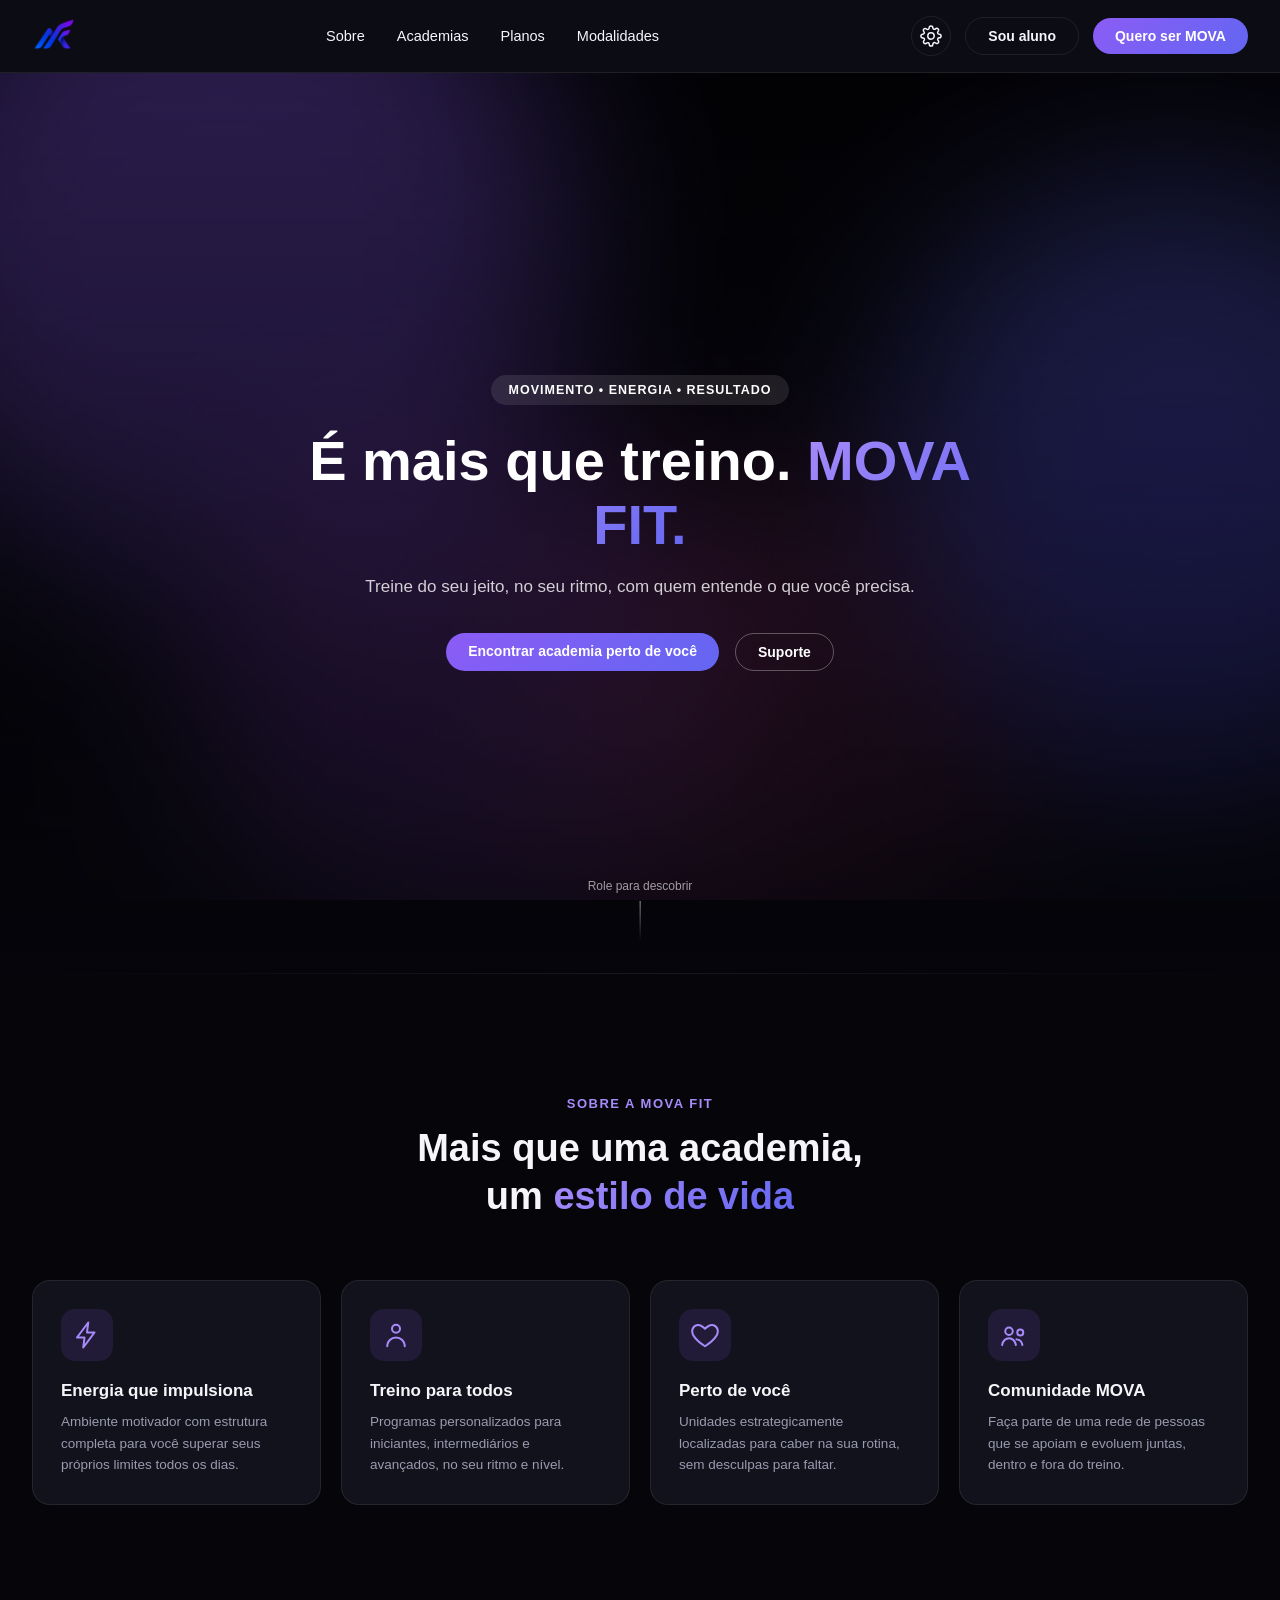
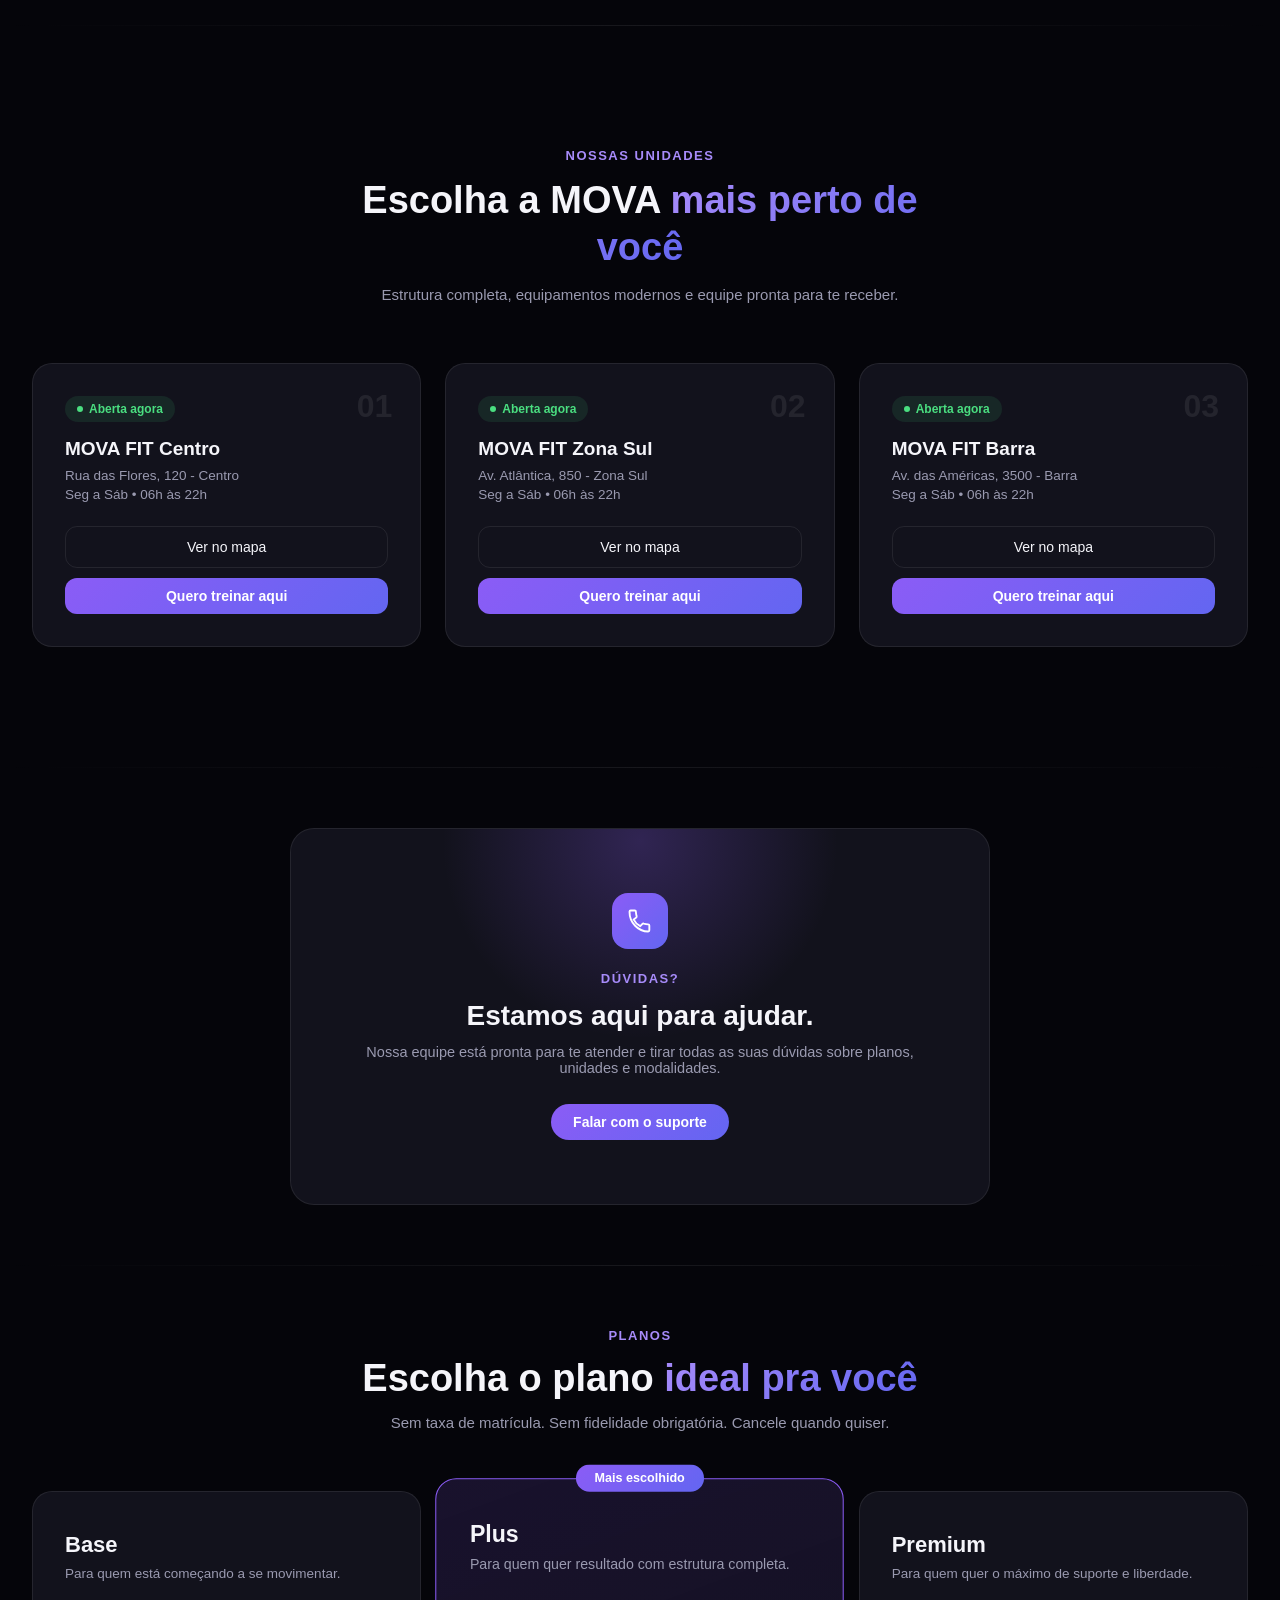
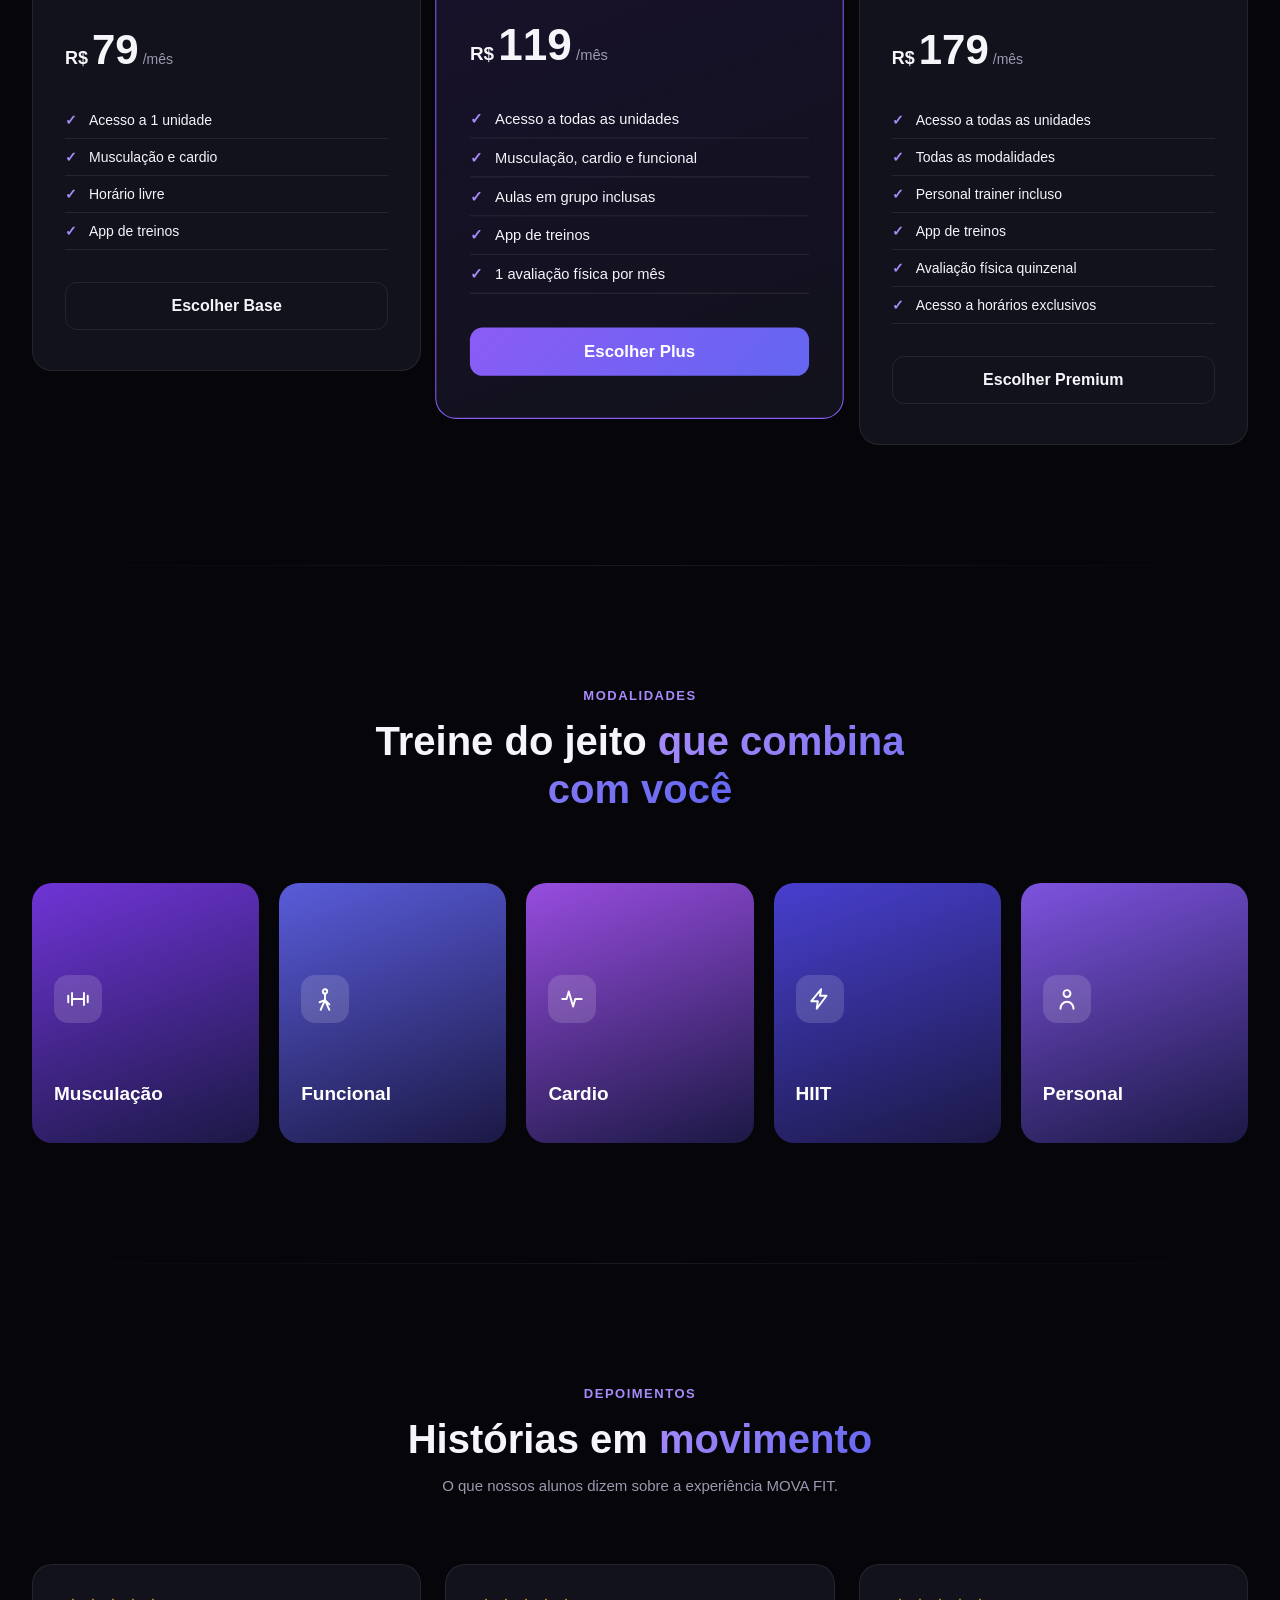
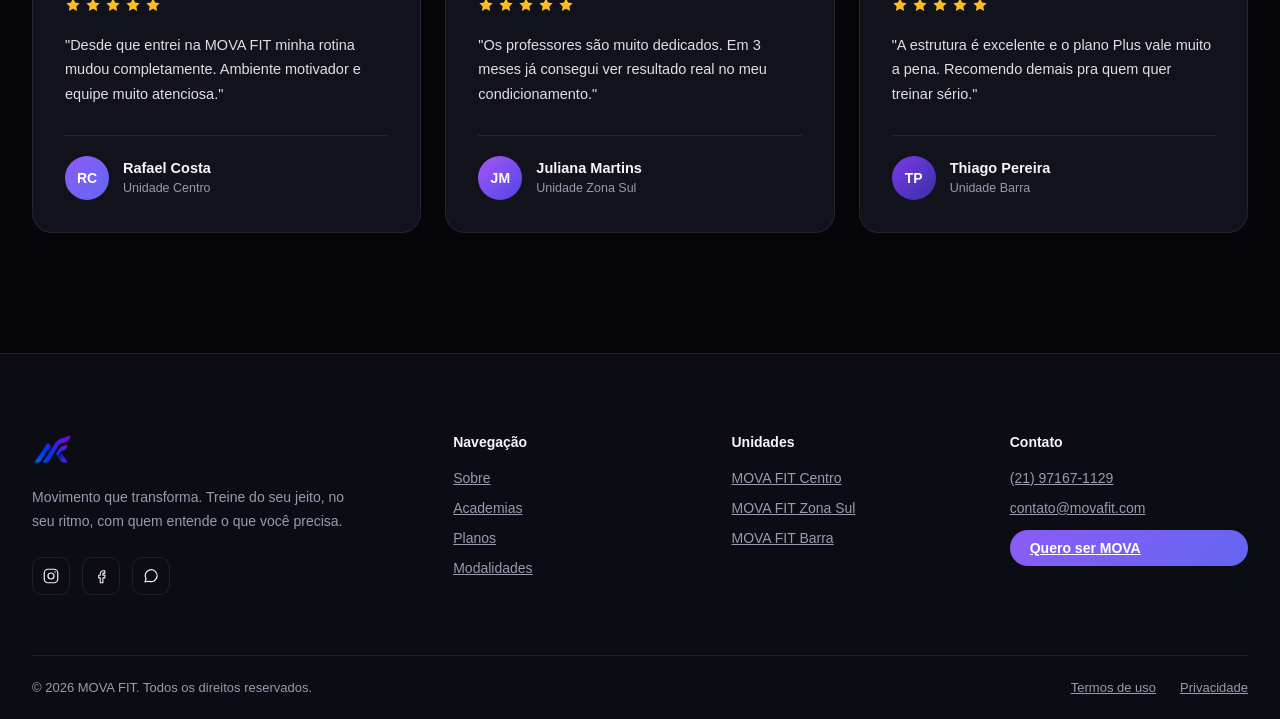
==== index.html @ 5a03a0f9 "commit atualizando" ====
<!-- index.html -->
<!DOCTYPE html>
<html lang="pt-BR">
<head>
<meta charset="UTF-8">
<meta name="viewport" content="width=device-width, initial-scale=1.0">
<title>MOVA FIT - Movimento que transforma</title>
<link rel="stylesheet" href="css/index.css">
</head>
<body>

<div class="bg-mesh">
  <div class="mesh-blob blob-1"></div>
  <div class="mesh-blob blob-2"></div>
  <div class="mesh-blob blob-3"></div>
  <div class="mesh-blob blob-4"></div>
  <div class="mesh-blob blob-5"></div>
</div>

<header id="header">
  <nav class="navbar">
    <a href="#hero" class="logo">
      <img src="assets/imagens/logo-movafit.png" alt="MOVA FIT">
    </a>

    <ul class="nav-links">
      <li><a href="#sobre">Sobre</a></li>
      <li><a href="#academias">Academias</a></li>
      <li><a href="#planos">Planos</a></li>
      <li><a href="#modalidades">Modalidades</a></li>
    </ul>

    <div class="nav-actions">
      <button id="settingsBtn" class="settings-btn" aria-label="Configurações">
        <svg width="22" height="22" viewBox="0 0 24 24" fill="none">
          <path d="M12 15.5A3.5 3.5 0 1 0 12 8.5a3.5 3.5 0 0 0 0 7Z" stroke="currentColor" stroke-width="1.6"/>
          <path d="M19.4 15a1.65 1.65 0 0 0 .33 1.82l.06.06a2 2 0 1 1-2.83 2.83l-.06-.06a1.65 1.65 0 0 0-1.82-.33 1.65 1.65 0 0 0-1 1.51V21a2 2 0 1 1-4 0v-.09a1.65 1.65 0 0 0-1-1.51 1.65 1.65 0 0 0-1.82.33l-.06.06a2 2 0 1 1-2.83-2.83l.06-.06a1.65 1.65 0 0 0 .33-1.82 1.65 1.65 0 0 0-1.51-1H3a2 2 0 1 1 0-4h.09a1.65 1.65 0 0 0 1.51-1 1.65 1.65 0 0 0-.33-1.82l-.06-.06a2 2 0 1 1 2.83-2.83l.06.06a1.65 1.65 0 0 0 1.82.33H9a1.65 1.65 0 0 0 1-1.51V3a2 2 0 1 1 4 0v.09a1.65 1.65 0 0 0 1 1.51 1.65 1.65 0 0 0 1.82-.33l.06-.06a2 2 0 1 1 2.83 2.83l-.06.06a1.65 1.65 0 0 0-.33 1.82V9a1.65 1.65 0 0 0 1.51 1H21a2 2 0 1 1 0 4h-.09a1.65 1.65 0 0 0-1.51 1Z" stroke="currentColor" stroke-width="1.6"/>
        </svg>
      </button>

      <a href="login.html" class="btn-outline">Sou aluno</a>
      <a href="cadastro.html" class="btn-fill">Quero ser MOVA</a>
    </div>

    <button class="menu-toggle" id="menuToggle" aria-label="Abrir menu">
      <span></span><span></span><span></span>
    </button>
  </nav>

  <div class="settings-panel" id="settingsPanel">
    <div class="settings-group">
      <span>Tema</span>
      <div class="theme-toggle">
        <button class="theme-btn active" data-theme="dark">Escuro</button>
        <button class="theme-btn" data-theme="light">Claro</button>
      </div>
    </div>
    <div class="settings-group">
      <span>Zoom</span>
      <div class="zoom-controls">
        <button id="zoomOut" aria-label="Diminuir zoom">−</button>
        <span id="zoomValue">100%</span>
        <button id="zoomIn" aria-label="Aumentar zoom">+</button>
      </div>
    </div>
  </div>
</header>

<section class="hero" id="hero">
  <video class="hero-video" autoplay muted loop playsinline>
    <source src="assets/videos/video.mp4" type="video/mp4">
  </video>
  <div class="hero-overlay"></div>

  <div class="hero-content">
    <span class="hero-tag">MOVIMENTO • ENERGIA • RESULTADO</span>
    <h1>É mais que treino. <span>MOVA FIT.</span></h1>
    <p>Treine do seu jeito, no seu ritmo, com quem entende o que você precisa.</p>

    <div class="hero-buttons">
      <a href="#academias" class="btn-fill">Encontrar academia perto de você</a>
      <button id="suporteBtn" class="btn-outline">Suporte</button>
    </div>
  </div>

  <div class="scroll-indicator">
    <span>Role para descobrir</span>
    <div class="scroll-line"></div>
  </div>
</section>

<div class="section-divider"></div>

<section class="sobre" id="sobre">
  <div class="sobre-header">
    <span class="section-tag">SOBRE A MOVA FIT</span>
    <h2>Mais que uma academia,<br> um <span>estilo de vida</span></h2>
  </div>

  <div class="sobre-grid">
    <div class="sobre-card">
      <div class="sobre-icon">
        <svg width="30" height="30" viewBox="0 0 24 24" fill="none">
          <path d="M13 2 4 14h6l-1 8 9-12h-6l1-8Z" stroke="currentColor" stroke-width="1.6" stroke-linejoin="round"/>
        </svg>
      </div>
      <h3>Energia que impulsiona</h3>
      <p>Ambiente motivador com estrutura completa para você superar seus próprios limites todos os dias.</p>
    </div>

    <div class="sobre-card">
      <div class="sobre-icon">
        <svg width="30" height="30" viewBox="0 0 24 24" fill="none">
          <circle cx="12" cy="7" r="3.2" stroke="currentColor" stroke-width="1.6"/>
          <path d="M5 21c0-3.9 3.1-7 7-7s7 3.1 7 7" stroke="currentColor" stroke-width="1.6" stroke-linecap="round"/>
        </svg>
      </div>
      <h3>Treino para todos</h3>
      <p>Programas personalizados para iniciantes, intermediários e avançados, no seu ritmo e nível.</p>
    </div>

    <div class="sobre-card">
      <div class="sobre-icon">
        <svg width="30" height="30" viewBox="0 0 24 24" fill="none">
          <path d="M12 21s-7-4.5-9.5-9C.7 8.3 2.4 4.5 6 4c2-.3 3.7.7 6 3 2.3-2.3 4-3.3 6-3 3.6.5 5.3 4.3 3.5 8-2.5 4.5-9.5 9-9.5 9Z" stroke="currentColor" stroke-width="1.6" stroke-linejoin="round"/>
        </svg>
      </div>
      <h3>Perto de você</h3>
      <p>Unidades estrategicamente localizadas para caber na sua rotina, sem desculpas para faltar.</p>
    </div>

    <div class="sobre-card">
      <div class="sobre-icon">
        <svg width="30" height="30" viewBox="0 0 24 24" fill="none">
          <circle cx="8" cy="9" r="3" stroke="currentColor" stroke-width="1.6"/>
          <circle cx="17" cy="10" r="2.4" stroke="currentColor" stroke-width="1.6"/>
          <path d="M2.5 20c.5-3.2 2.9-5.5 5.5-5.5s5 2.3 5.5 5.5" stroke="currentColor" stroke-width="1.6" stroke-linecap="round"/>
          <path d="M14 15.5c2.4.2 4.3 2.1 4.7 4.5" stroke="currentColor" stroke-width="1.6" stroke-linecap="round"/>
        </svg>
      </div>
      <h3>Comunidade MOVA</h3>
      <p>Faça parte de uma rede de pessoas que se apoiam e evoluem juntas, dentro e fora do treino.</p>
    </div>
  </div>
</section>

<div class="section-divider"></div>

<section class="academias" id="academias">
  <div class="academias-header">
    <span class="section-tag">NOSSAS UNIDADES</span>
    <h2>Escolha a MOVA <span>mais perto de você</span></h2>
    <p>Estrutura completa, equipamentos modernos e equipe pronta para te receber.</p>
  </div>

  <div class="academias-grid">

    <div class="academia-card">
      <div class="academia-number">01</div>
      <span class="badge-aberto">Aberta agora</span>
      <h3>MOVA FIT Centro</h3>
      <p class="academia-endereco">Rua das Flores, 120 - Centro</p>
      <p class="academia-horario">Seg a Sáb • 06h às 22h</p>
      <div class="academia-actions">
        <a href="#" class="btn-map">Ver no mapa</a>
        <a href="cadastro.html" class="btn-fill">Quero treinar aqui</a>
      </div>
    </div>

    <div class="academia-card">
      <div class="academia-number">02</div>
      <span class="badge-aberto">Aberta agora</span>
      <h3>MOVA FIT Zona Sul</h3>
      <p class="academia-endereco">Av. Atlântica, 850 - Zona Sul</p>
      <p class="academia-horario">Seg a Sáb • 06h às 22h</p>
      <div class="academia-actions">
        <a href="#" class="btn-map">Ver no mapa</a>
        <a href="cadastro.html" class="btn-fill">Quero treinar aqui</a>
      </div>
    </div>

    <div class="academia-card">
      <div class="academia-number">03</div>
      <span class="badge-aberto">Aberta agora</span>
      <h3>MOVA FIT Barra</h3>
      <p class="academia-endereco">Av. das Américas, 3500 - Barra</p>
      <p class="academia-horario">Seg a Sáb • 06h às 22h</p>
      <div class="academia-actions">
        <a href="#" class="btn-map">Ver no mapa</a>
        <a href="cadastro.html" class="btn-fill">Quero treinar aqui</a>
      </div>
    </div>

  </div>
</section>

<div class="section-divider"></div>

<section class="suporte-faixa">
  <div class="suporte-card">
    <div class="suporte-icon">
      <svg width="28" height="28" viewBox="0 0 24 24" fill="none">
        <path d="M6.6 10.8c1.2 2.4 3.2 4.4 5.6 5.6l1.9-1.9c.3-.3.7-.4 1.1-.2 1.2.4 2.5.6 3.8.6.6 0 1 .4 1 1V20c0 .6-.4 1-1 1C10.5 21 3 13.5 3 4c0-.6.4-1 1-1h3.5c.6 0 1 .4 1 1 0 1.3.2 2.6.6 3.8.1.4 0 .8-.2 1.1L6.6 10.8Z" stroke="currentColor" stroke-width="1.6"/>
      </svg>
    </div>
    <span class="section-tag">DÚVIDAS?</span>
    <h2>Estamos aqui para ajudar.</h2>
    <p>Nossa equipe está pronta para te atender e tirar todas as suas dúvidas sobre planos, unidades e modalidades.</p>
    <button id="suporteBtn2" class="btn-fill">Falar com o suporte</button>
  </div>
</section>

<div class="section-divider"></div>

<section class="planos" id="planos">
  <div class="planos-header">
    <span class="section-tag">PLANOS</span>
    <h2>Escolha o plano <span>ideal pra você</span></h2>
    <p>Sem taxa de matrícula. Sem fidelidade obrigatória. Cancele quando quiser.</p>
  </div>

  <div class="planos-grid">

    <div class="plano-card">
      <h3>Base</h3>
      <p class="plano-desc">Para quem está começando a se movimentar.</p>
      <div class="plano-preco">
        <span class="moeda">R$</span>
        <span class="valor">79</span>
        <span class="periodo">/mês</span>
      </div>
      <ul class="plano-lista">
        <li>Acesso a 1 unidade</li>
        <li>Musculação e cardio</li>
        <li>Horário livre</li>
        <li>App de treinos</li>
      </ul>
      <a href="cadastro.html" class="btn-plano">Escolher Base</a>
    </div>

    <div class="plano-card plano-destaque">
      <span class="plano-badge">Mais escolhido</span>
      <h3>Plus</h3>
      <p class="plano-desc">Para quem quer resultado com estrutura completa.</p>
      <div class="plano-preco">
        <span class="moeda">R$</span>
        <span class="valor">119</span>
        <span class="periodo">/mês</span>
      </div>
      <ul class="plano-lista">
        <li>Acesso a todas as unidades</li>
        <li>Musculação, cardio e funcional</li>
        <li>Aulas em grupo inclusas</li>
        <li>App de treinos</li>
        <li>1 avaliação física por mês</li>
      </ul>
      <a href="cadastro.html" class="btn-plano btn-plano-destaque">Escolher Plus</a>
    </div>

    <div class="plano-card">
      <h3>Premium</h3>
      <p class="plano-desc">Para quem quer o máximo de suporte e liberdade.</p>
      <div class="plano-preco">
        <span class="moeda">R$</span>
        <span class="valor">179</span>
        <span class="periodo">/mês</span>
      </div>
      <ul class="plano-lista">
        <li>Acesso a todas as unidades</li>
        <li>Todas as modalidades</li>
        <li>Personal trainer incluso</li>
        <li>App de treinos</li>
        <li>Avaliação física quinzenal</li>
        <li>Acesso a horários exclusivos</li>
      </ul>
      <a href="cadastro.html" class="btn-plano">Escolher Premium</a>
    </div>

  </div>
</section>

<div class="section-divider"></div>

<section class="modalidades" id="modalidades">
  <div class="modalidades-header">
    <span class="section-tag">MODALIDADES</span>
    <h2>Treine do jeito <span>que combina com você</span></h2>
  </div>

  <div class="modalidades-grid">

    <div class="modalidade-card mod-1">
      <div class="modalidade-icon">
        <svg width="26" height="26" viewBox="0 0 24 24" fill="none">
          <path d="M6.5 6.5v11M17.5 6.5v11M3 9v6M21 9v6M6.5 12h11" stroke="currentColor" stroke-width="1.8" stroke-linecap="round"/>
        </svg>
      </div>
      <h3>Musculação</h3>
      <p>Ganho de força e definição com equipamentos completos e acompanhamento técnico.</p>
    </div>

    <div class="modalidade-card mod-2">
      <div class="modalidade-icon">
        <svg width="26" height="26" viewBox="0 0 24 24" fill="none">
          <circle cx="12" cy="5" r="2" stroke="currentColor" stroke-width="1.8"/>
          <path d="M12 7v6l4 4M12 13l-5 2M8 22l4-9 4 9" stroke="currentColor" stroke-width="1.8" stroke-linecap="round" stroke-linejoin="round"/>
        </svg>
      </div>
      <h3>Funcional</h3>
      <p>Movimentos naturais que melhoram força, equilíbrio e mobilidade no dia a dia.</p>
    </div>

    <div class="modalidade-card mod-3">
      <div class="modalidade-icon">
        <svg width="26" height="26" viewBox="0 0 24 24" fill="none">
          <path d="M3 12h4l2-7 4 14 2-7h6" stroke="currentColor" stroke-width="1.8" stroke-linecap="round" stroke-linejoin="round"/>
        </svg>
      </div>
      <h3>Cardio</h3>
      <p>Melhora do condicionamento e queima calórica com esteiras, bikes e elípticos.</p>
    </div>

    <div class="modalidade-card mod-4">
      <div class="modalidade-icon">
        <svg width="26" height="26" viewBox="0 0 24 24" fill="none">
          <path d="M13 3 4 14h6l-1 7 9-12h-6l1-6Z" stroke="currentColor" stroke-width="1.8" stroke-linejoin="round"/>
        </svg>
      </div>
      <h3>HIIT</h3>
      <p>Treino intervalado de alta intensidade para maximizar resultados em pouco tempo.</p>
    </div>

    <div class="modalidade-card mod-5">
      <div class="modalidade-icon">
        <svg width="26" height="26" viewBox="0 0 24 24" fill="none">
          <circle cx="12" cy="7" r="3.2" stroke="currentColor" stroke-width="1.8"/>
          <path d="M6 21c0-3.6 2.7-6.5 6-6.5s6 2.9 6 6.5" stroke="currentColor" stroke-width="1.8" stroke-linecap="round"/>
        </svg>
      </div>
      <h3>Personal</h3>
      <p>Treinamento individual para metas específicas, com atenção total ao seu progresso.</p>
    </div>

  </div>
</section>

<div class="section-divider"></div>

<section class="depoimentos" id="depoimentos">
  <div class="depoimentos-header">
    <span class="section-tag">DEPOIMENTOS</span>
    <h2>Histórias em <span>movimento</span></h2>
    <p>O que nossos alunos dizem sobre a experiência MOVA FIT.</p>
  </div>

  <div class="depoimentos-grid">

    <div class="depoimento-card">
      <div class="depoimento-estrelas">
        <svg width="16" height="16" viewBox="0 0 24 24" fill="currentColor"><path d="M12 2l3.1 6.3 6.9 1-5 4.9 1.2 6.8L12 17.8l-6.2 3.2L7 14.2l-5-4.9 6.9-1L12 2Z"/></svg>
        <svg width="16" height="16" viewBox="0 0 24 24" fill="currentColor"><path d="M12 2l3.1 6.3 6.9 1-5 4.9 1.2 6.8L12 17.8l-6.2 3.2L7 14.2l-5-4.9 6.9-1L12 2Z"/></svg>
        <svg width="16" height="16" viewBox="0 0 24 24" fill="currentColor"><path d="M12 2l3.1 6.3 6.9 1-5 4.9 1.2 6.8L12 17.8l-6.2 3.2L7 14.2l-5-4.9 6.9-1L12 2Z"/></svg>
        <svg width="16" height="16" viewBox="0 0 24 24" fill="currentColor"><path d="M12 2l3.1 6.3 6.9 1-5 4.9 1.2 6.8L12 17.8l-6.2 3.2L7 14.2l-5-4.9 6.9-1L12 2Z"/></svg>
        <svg width="16" height="16" viewBox="0 0 24 24" fill="currentColor"><path d="M12 2l3.1 6.3 6.9 1-5 4.9 1.2 6.8L12 17.8l-6.2 3.2L7 14.2l-5-4.9 6.9-1L12 2Z"/></svg>
      </div>
      <p class="depoimento-texto">"Desde que entrei na MOVA FIT minha rotina mudou completamente. Ambiente motivador e equipe muito atenciosa."</p>
      <div class="depoimento-autor">
        <div class="avatar avatar-1">RC</div>
        <div>
          <h4>Rafael Costa</h4>
          <span>Unidade Centro</span>
        </div>
      </div>
    </div>

    <div class="depoimento-card">
      <div class="depoimento-estrelas">
        <svg width="16" height="16" viewBox="0 0 24 24" fill="currentColor"><path d="M12 2l3.1 6.3 6.9 1-5 4.9 1.2 6.8L12 17.8l-6.2 3.2L7 14.2l-5-4.9 6.9-1L12 2Z"/></svg>
        <svg width="16" height="16" viewBox="0 0 24 24" fill="currentColor"><path d="M12 2l3.1 6.3 6.9 1-5 4.9 1.2 6.8L12 17.8l-6.2 3.2L7 14.2l-5-4.9 6.9-1L12 2Z"/></svg>
        <svg width="16" height="16" viewBox="0 0 24 24" fill="currentColor"><path d="M12 2l3.1 6.3 6.9 1-5 4.9 1.2 6.8L12 17.8l-6.2 3.2L7 14.2l-5-4.9 6.9-1L12 2Z"/></svg>
        <svg width="16" height="16" viewBox="0 0 24 24" fill="currentColor"><path d="M12 2l3.1 6.3 6.9 1-5 4.9 1.2 6.8L12 17.8l-6.2 3.2L7 14.2l-5-4.9 6.9-1L12 2Z"/></svg>
        <svg width="16" height="16" viewBox="0 0 24 24" fill="currentColor"><path d="M12 2l3.1 6.3 6.9 1-5 4.9 1.2 6.8L12 17.8l-6.2 3.2L7 14.2l-5-4.9 6.9-1L12 2Z"/></svg>
      </div>
      <p class="depoimento-texto">"Os professores são muito dedicados. Em 3 meses já consegui ver resultado real no meu condicionamento."</p>
      <div class="depoimento-autor">
        <div class="avatar avatar-2">JM</div>
        <div>
          <h4>Juliana Martins</h4>
          <span>Unidade Zona Sul</span>
        </div>
      </div>
    </div>

    <div class="depoimento-card">
      <div class="depoimento-estrelas">
        <svg width="16" height="16" viewBox="0 0 24 24" fill="currentColor"><path d="M12 2l3.1 6.3 6.9 1-5 4.9 1.2 6.8L12 17.8l-6.2 3.2L7 14.2l-5-4.9 6.9-1L12 2Z"/></svg>
        <svg width="16" height="16" viewBox="0 0 24 24" fill="currentColor"><path d="M12 2l3.1 6.3 6.9 1-5 4.9 1.2 6.8L12 17.8l-6.2 3.2L7 14.2l-5-4.9 6.9-1L12 2Z"/></svg>
        <svg width="16" height="16" viewBox="0 0 24 24" fill="currentColor"><path d="M12 2l3.1 6.3 6.9 1-5 4.9 1.2 6.8L12 17.8l-6.2 3.2L7 14.2l-5-4.9 6.9-1L12 2Z"/></svg>
        <svg width="16" height="16" viewBox="0 0 24 24" fill="currentColor"><path d="M12 2l3.1 6.3 6.9 1-5 4.9 1.2 6.8L12 17.8l-6.2 3.2L7 14.2l-5-4.9 6.9-1L12 2Z"/></svg>
        <svg width="16" height="16" viewBox="0 0 24 24" fill="currentColor"><path d="M12 2l3.1 6.3 6.9 1-5 4.9 1.2 6.8L12 17.8l-6.2 3.2L7 14.2l-5-4.9 6.9-1L12 2Z"/></svg>
      </div>
      <p class="depoimento-texto">"A estrutura é excelente e o plano Plus vale muito a pena. Recomendo demais pra quem quer treinar sério."</p>
      <div class="depoimento-autor">
        <div class="avatar avatar-3">TP</div>
        <div>
          <h4>Thiago Pereira</h4>
          <span>Unidade Barra</span>
        </div>
      </div>
    </div>

  </div>
</section>

<footer class="footer">
  <div class="footer-top">

    <div class="footer-brand">
      <img src="assets/imagens/logo-movafit.png" alt="MOVA FIT" class="footer-logo">
      <p>Movimento que transforma. Treine do seu jeito, no seu ritmo, com quem entende o que você precisa.</p>
      <div class="footer-social">
        <a href="#" aria-label="Instagram">
          <svg width="18" height="18" viewBox="0 0 24 24" fill="none"><rect x="3" y="3" width="18" height="18" rx="5" stroke="currentColor" stroke-width="1.6"/><circle cx="12" cy="12" r="4" stroke="currentColor" stroke-width="1.6"/><circle cx="17.5" cy="6.5" r="1" fill="currentColor"/></svg>
        </a>
        <a href="#" aria-label="Facebook">
          <svg width="18" height="18" viewBox="0 0 24 24" fill="none"><path d="M15 8.5h2V5h-2c-2.2 0-4 1.8-4 4v2H9v3.5h2V21h3.5v-6.5H17l.5-3.5h-3V9c0-.6.4-1 1-1Z" stroke="currentColor" stroke-width="1.4" stroke-linejoin="round"/></svg>
        </a>
        <a href="#" aria-label="WhatsApp">
          <svg width="18" height="18" viewBox="0 0 24 24" fill="none"><path d="M4 20l1.4-4.2A8 8 0 1 1 9.2 19L4 20Z" stroke="currentColor" stroke-width="1.6" stroke-linejoin="round"/></svg>
        </a>
      </div>
    </div>

    <div class="footer-col">
      <h4>Navegação</h4>
      <a href="#sobre">Sobre</a>
      <a href="#academias">Academias</a>
      <a href="#planos">Planos</a>
      <a href="#modalidades">Modalidades</a>
    </div>

    <div class="footer-col">
      <h4>Unidades</h4>
      <a href="#academias">MOVA FIT Centro</a>
      <a href="#academias">MOVA FIT Zona Sul</a>
      <a href="#academias">MOVA FIT Barra</a>
    </div>

    <div class="footer-col">
      <h4>Contato</h4>
      <a href="tel:+5521971671129">(21) 97167-1129</a>
      <a href="mailto:contato@movafit.com">contato@movafit.com</a>
      <a href="cadastro.html" class="footer-cta">Quero ser MOVA</a>
    </div>

  </div>

  <div class="footer-bottom">
    <span>© 2026 MOVA FIT. Todos os direitos reservados.</span>
    <div class="footer-bottom-links">
      <a href="#">Termos de uso</a>
      <a href="#">Privacidade</a>
    </div>
  </div>
</footer>

<div class="modal-overlay" id="suporteModal">
  <div class="modal-box">
    <button class="modal-close" id="closeSuporte">&times;</button>
    <div class="modal-icon">
      <svg width="28" height="28" viewBox="0 0 24 24" fill="none">
        <path d="M6.6 10.8c1.2 2.4 3.2 4.4 5.6 5.6l1.9-1.9c.3-.3.7-.4 1.1-.2 1.2.4 2.5.6 3.8.6.6 0 1 .4 1 1V20c0 .6-.4 1-1 1C10.5 21 3 13.5 3 4c0-.6.4-1 1-1h3.5c.6 0 1 .4 1 1 0 1.3.2 2.6.6 3.8.1.4 0 .8-.2 1.1L6.6 10.8Z" stroke="currentColor" stroke-width="1.6"/>
      </svg>
    </div>
    <h3>Precisa de ajuda?</h3>
    <p>Fale com a gente agora mesmo pelo telefone:</p>
    <a href="tel:+5521971671129" class="modal-phone">(21) 97167-1129</a>
  </div>
</div>

<script src="js/index.js"></script>
</body>
</html>
---- css/index.css ----
/* ===== RESET E BASE ===== */
* {
  margin: 0;
  padding: 0;
  box-sizing: border-box;
}

html {
  scroll-behavior: smooth;
}

body {
  font-family: 'Poppins', 'Segoe UI', sans-serif;
  overflow-x: hidden;
}

/* ===== VARIÁVEIS DE TEMA ===== */
:root {
  --purple: #8b5cf6;
  --purple-light: #a78bfa;
  --blue: #6366f1;
  --bg-color: #05050a;
  --bg-alt: #0c0c14;
  --card-bg: #12121c;
  --border-color: rgba(255,255,255,0.08);
  --text-color: #f5f5fa;
  --text-muted: #9a9ab0;
}

body.light {
  --bg-color: #f5f5fa;
  --bg-alt: #ffffff;
  --card-bg: #ffffff;
  --border-color: rgba(0,0,0,0.08);
  --text-color: #15151f;
  --text-muted: #6b6b80;
}

html, body {
  background: var(--bg-color);
  color: var(--text-color);
  transition: background 0.4s ease, color 0.4s ease;
}

/* ===== FUNDO MESH GRADIENT ANIMADO ===== */
.bg-mesh {
  position: fixed;
  top: 0;
  left: 0;
  width: 100vw;
  height: 100vh;
  z-index: 0;
  overflow: hidden;
  pointer-events: none;
  background: var(--bg-color);
  transition: background 0.4s ease;
}

.mesh-blob {
  position: absolute;
  border-radius: 50%;
  filter: blur(90px);
  opacity: 0.6;
  transition: opacity 0.4s ease;
}

body.light .mesh-blob {
  opacity: 0.3;
  filter: blur(110px);
}

.blob-1 {
  width: 700px; height: 700px; top: -10%; left: -10%;
  background: #8b5cf6;
  animation: floatBlob1 22s ease-in-out infinite;
}
.blob-2 {
  width: 600px; height: 600px; top: 20%; right: -15%;
  background: #6366f1;
  animation: floatBlob2 26s ease-in-out infinite;
}
.blob-3 {
  width: 550px; height: 550px; bottom: -10%; left: 15%;
  background: #a855f7;
  animation: floatBlob3 30s ease-in-out infinite;
}
.blob-4 {
  width: 500px; height: 500px; top: 55%; right: 20%;
  background: #ec4899;
  opacity: 0.4;
  animation: floatBlob4 24s ease-in-out infinite;
}
body.light .blob-4 { opacity: 0.18; }
.blob-5 {
  width: 450px; height: 450px; bottom: 10%; right: -10%;
  background: #4f46e5;
  animation: floatBlob5 28s ease-in-out infinite;
}

@keyframes floatBlob1 {
  0%, 100% { transform: translate(0, 0) scale(1); }
  33% { transform: translate(120px, 80px) scale(1.15); }
  66% { transform: translate(-60px, 140px) scale(0.9); }
}
@keyframes floatBlob2 {
  0%, 100% { transform: translate(0, 0) scale(1); }
  33% { transform: translate(-100px, 100px) scale(0.85); }
  66% { transform: translate(-40px, -80px) scale(1.2); }
}
@keyframes floatBlob3 {
  0%, 100% { transform: translate(0, 0) scale(1); }
  33% { transform: translate(80px, -100px) scale(1.1); }
  66% { transform: translate(140px, 40px) scale(0.95); }
}
@keyframes floatBlob4 {
  0%, 100% { transform: translate(0, 0) scale(1); }
  50% { transform: translate(-120px, -60px) scale(1.25); }
}
@keyframes floatBlob5 {
  0%, 100% { transform: translate(0, 0) scale(1); }
  50% { transform: translate(-90px, -120px) scale(0.9); }
}

/* Garante que o conteúdo real fique sempre acima do fundo animado */
.hero, .sobre, .academias, .suporte-faixa,
.planos, .modalidades, .depoimentos, .footer,
.section-divider {
  position: relative;
  z-index: 1;
}

/* ===== DIVISOR DE SEÇÃO ===== */
.section-divider {
  height: 1px;
  max-width: 1300px;
  margin: 0 auto;
  background: linear-gradient(90deg, transparent, var(--border-color), transparent);
}

/* ===== HEADER ===== */
header {
  position: sticky;
  top: 0;
  width: 100%;
  z-index: 20;
  background: var(--bg-alt);
  border-bottom: 1px solid var(--border-color);
  transition: background 0.4s ease, border-color 0.4s ease;
}

.navbar {
  max-width: 1300px;
  margin: 0 auto;
  display: flex;
  align-items: center;
  justify-content: space-between;
  padding: 16px 32px;
}

.logo img {
  height: 32px;
}

.nav-links {
  display: flex;
  gap: 32px;
  list-style: none;
}

.nav-links a {
  color: var(--text-color);
  text-decoration: none;
  font-size: 14.5px;
  font-weight: 500;
  transition: color 0.3s;
}

.nav-links a:hover {
  color: var(--purple-light);
}

.nav-actions {
  display: flex;
  align-items: center;
  gap: 14px;
}

.settings-btn {
  width: 40px;
  height: 40px;
  border-radius: 50%;
  border: 1px solid var(--border-color);
  background: transparent;
  color: var(--text-color);
  display: flex;
  align-items: center;
  justify-content: center;
  cursor: pointer;
  transition: border-color 0.3s;
}

.settings-btn:hover {
  border-color: var(--purple);
}

.btn-outline, .btn-fill {
  padding: 10px 22px;
  border-radius: 30px;
  font-size: 14px;
  font-weight: 600;
  text-decoration: none;
  cursor: pointer;
  border: none;
  transition: all 0.3s;
}

.btn-outline {
  background: transparent;
  border: 1px solid var(--border-color);
  color: var(--text-color);
}

.btn-outline:hover {
  border-color: var(--purple);
  color: var(--purple-light);
}

.btn-fill {
  background: linear-gradient(135deg, var(--purple), var(--blue));
  color: #fff;
}

.btn-fill:hover {
  transform: translateY(-2px);
  box-shadow: 0 8px 24px rgba(139,92,246,0.4);
}

.menu-toggle {
  display: none;
  flex-direction: column;
  gap: 5px;
  background: none;
  border: none;
  cursor: pointer;
}

.menu-toggle span {
  width: 24px;
  height: 2px;
  background: var(--text-color);
}

/* Painel de configurações */
.settings-panel {
  position: absolute;
  top: 100%;
  right: 32px;
  background: var(--card-bg);
  border: 1px solid var(--border-color);
  border-radius: 16px;
  padding: 24px;
  min-width: 260px;
  display: none;
  flex-direction: column;
  gap: 20px;
  box-shadow: 0 20px 50px rgba(0,0,0,0.3);
  z-index: 10;
}

.settings-panel.active {
  display: flex;
}

.settings-group span {
  display: block;
  font-size: 13px;
  color: var(--text-muted);
  margin-bottom: 10px;
}

.theme-toggle {
  display: flex;
  background: var(--bg-color);
  border-radius: 30px;
  padding: 4px;
  gap: 4px;
}

.theme-btn {
  flex: 1;
  padding: 8px 0;
  border: none;
  border-radius: 24px;
  background: transparent;
  color: var(--text-color);
  font-size: 13px;
  cursor: pointer;
  transition: all 0.3s;
}

.theme-btn.active {
  background: linear-gradient(135deg, var(--purple), var(--blue));
  color: #fff;
}

.zoom-controls {
  display: flex;
  align-items: center;
  justify-content: space-between;
  background: var(--bg-color);
  border-radius: 30px;
  padding: 8px 16px;
}

.zoom-controls button {
  width: 26px;
  height: 26px;
  border-radius: 50%;
  border: 1px solid var(--border-color);
  background: transparent;
  color: var(--text-color);
  cursor: pointer;
  font-size: 16px;
}

/* ===== HERO ===== */
.hero {
  position: relative;
  height: 100vh;
  display: flex;
  align-items: center;
  justify-content: center;
  overflow: hidden;
  z-index: 1;
}

.hero-video {
  position: absolute;
  top: 0; left: 0;
  width: 100%; height: 100%;
  object-fit: cover;
  z-index: -1;
}

.hero-overlay {
  position: absolute;
  inset: 0;
  background: linear-gradient(180deg, rgba(0,0,0,0.5), rgba(5,5,10,0.9));
  z-index: 0;
}

.hero-content {
  position: relative;
  z-index: 1;
  text-align: center;
  max-width: 800px;
  padding: 0 24px;
  color: #fff;
}

.hero-tag {
  display: inline-block;
  padding: 8px 18px;
  border-radius: 30px;
  background: rgba(255,255,255,0.1);
  backdrop-filter: blur(6px);
  font-size: 12.5px;
  font-weight: 600;
  letter-spacing: 1px;
  margin-bottom: 24px;
}

.hero-content h1 {
  font-size: 56px;
  font-weight: 800;
  line-height: 1.15;
  margin-bottom: 20px;
}

.hero-content h1 span {
  background: linear-gradient(135deg, var(--purple-light), var(--blue));
  -webkit-background-clip: text;
  background-clip: text;
  color: transparent;
}

.hero-content p {
  font-size: 17px;
  color: rgba(255,255,255,0.8);
  margin-bottom: 36px;
}

.hero-buttons {
  display: flex;
  justify-content: center;
  gap: 16px;
}

.hero-buttons .btn-outline {
  border: 1px solid rgba(255,255,255,0.3);
  color: #fff;
}

.scroll-indicator {
  position: absolute;
  bottom: 32px;
  left: 50%;
  transform: translateX(-50%);
  display: flex;
  flex-direction: column;
  align-items: center;
  gap: 8px;
  color: rgba(255,255,255,0.6);
  font-size: 12px;
}

.scroll-line {
  width: 1px;
  height: 40px;
  background: linear-gradient(180deg, rgba(255,255,255,0.6), transparent);
}

/* ===== MODAL DE SUPORTE ===== */
.modal-overlay {
  position: fixed;
  inset: 0;
  background: rgba(0,0,0,0.7);
  display: none;
  align-items: center;
  justify-content: center;
  z-index: 100;
}

.modal-overlay.active {
  display: flex;
}

.modal-box {
  background: var(--card-bg);
  border: 1px solid var(--border-color);
  border-radius: 20px;
  padding: 40px;
  max-width: 380px;
  width: 90%;
  text-align: center;
  position: relative;
}

.modal-close {
  position: absolute;
  top: 16px;
  right: 16px;
  background: none;
  border: none;
  font-size: 24px;
  color: var(--text-muted);
  cursor: pointer;
}

.modal-icon {
  width: 56px;
  height: 56px;
  border-radius: 16px;
  background: linear-gradient(135deg, var(--purple), var(--blue));
  color: #fff;
  display: flex;
  align-items: center;
  justify-content: center;
  margin: 0 auto 20px;
}

.modal-box h3 {
  font-size: 20px;
  font-weight: 700;
  color: var(--text-color);
  margin-bottom: 8px;
}

.modal-box p {
  font-size: 14px;
  color: var(--text-muted);
  margin-bottom: 20px;
}

.modal-phone {
  display: inline-block;
  font-size: 20px;
  font-weight: 700;
  color: var(--purple-light);
  text-decoration: none;
}

/* ===== TAG DE SEÇÃO ===== */
.section-tag {
  display: inline-block;
  color: var(--purple-light);
  font-size: 13px;
  font-weight: 700;
  letter-spacing: 1.5px;
  margin-bottom: 14px;
}

/* ===== SOBRE ===== */
.sobre {
  padding: 120px 32px;
  max-width: 1300px;
  margin: 0 auto;
}

.sobre-header {
  text-align: center;
  max-width: 650px;
  margin: 0 auto 60px;
}

.sobre-header h2 {
  font-size: 38px;
  font-weight: 800;
  line-height: 1.25;
  color: var(--text-color);
}

.sobre-header h2 span {
  background: linear-gradient(135deg, var(--purple-light), var(--blue));
  -webkit-background-clip: text;
  background-clip: text;
  color: transparent;
}

.sobre-grid {
  display: grid;
  grid-template-columns: repeat(4, 1fr);
  gap: 20px;
}

.sobre-card {
  background: var(--card-bg);
  border: 1px solid var(--border-color);
  border-radius: 18px;
  padding: 28px;
  transition: transform 0.4s, border-color 0.4s;
}

.sobre-card:hover {
  transform: translateY(-6px);
  border-color: var(--purple);
}

.sobre-icon {
  width: 52px;
  height: 52px;
  border-radius: 14px;
  background: rgba(139,92,246,0.12);
  color: var(--purple-light);
  display: flex;
  align-items: center;
  justify-content: center;
  margin-bottom: 20px;
}

.sobre-card h3 {
  font-size: 17px;
  font-weight: 700;
  color: var(--text-color);
  margin-bottom: 10px;
}

.sobre-card p {
  font-size: 13.5px;
  color: var(--text-muted);
  line-height: 1.6;
}

/* ===== ACADEMIAS ===== */
.academias {
  padding: 120px 32px;
  max-width: 1300px;
  margin: 0 auto;
}

.academias-header {
  text-align: center;
  max-width: 650px;
  margin: 0 auto 60px;
}

.academias-header h2 {
  font-size: 38px;
  font-weight: 800;
  line-height: 1.25;
  color: var(--text-color);
  margin-bottom: 14px;
}

.academias-header h2 span {
  background: linear-gradient(135deg, var(--purple-light), var(--blue));
  -webkit-background-clip: text;
  background-clip: text;
  color: transparent;
}

.academias-header p {
  color: var(--text-muted);
  font-size: 15px;
}

.academias-grid {
  display: grid;
  grid-template-columns: repeat(3, 1fr);
  gap: 24px;
}

.academia-card {
  position: relative;
  background: var(--card-bg);
  border: 1px solid var(--border-color);
  border-radius: 20px;
  padding: 32px;
  transition: transform 0.4s, border-color 0.4s;
}

.academia-card:hover {
  transform: translateY(-6px);
  border-color: var(--purple);
}

.academia-number {
  position: absolute;
  top: 24px;
  right: 28px;
  font-size: 32px;
  font-weight: 800;
  color: var(--border-color);
}

.badge-aberto {
  display: inline-flex;
  align-items: center;
  gap: 6px;
  font-size: 12px;
  font-weight: 600;
  color: #4ade80;
  background: rgba(74,222,128,0.1);
  padding: 6px 12px;
  border-radius: 30px;
  margin-bottom: 16px;
}

.badge-aberto::before {
  content: '';
  width: 6px;
  height: 6px;
  border-radius: 50%;
  background: #4ade80;
}

.academia-card h3 {
  font-size: 19px;
  font-weight: 700;
  color: var(--text-color);
  margin-bottom: 8px;
}

.academia-endereco, .academia-horario {
  font-size: 13.5px;
  color: var(--text-muted);
  margin-bottom: 4px;
}

.academia-actions {
  display: flex;
  flex-direction: column;
  gap: 10px;
  margin-top: 24px;
}

.btn-map {
  text-align: center;
  padding: 12px;
  border-radius: 12px;
  border: 1px solid var(--border-color);
  color: var(--text-color);
  text-decoration: none;
  font-size: 14px;
  font-weight: 500;
  transition: border-color 0.3s;
}

.btn-map:hover {
  border-color: var(--purple);
}

.academia-actions .btn-fill {
  text-align: center;
  border-radius: 12px;
}

/* ===== SUPORTE FAIXA ===== */
.suporte-faixa {
  padding: 60px 32px;
  display: flex;
  justify-content: center;
}

.suporte-card {
  max-width: 700px;
  width: 100%;
  text-align: center;
  background: var(--card-bg);
  border: 1px solid var(--border-color);
  border-radius: 24px;
  padding: 64px 48px;
  position: relative;
  overflow: hidden;
}

.suporte-card::before {
  content: '';
  position: absolute;
  top: -50%;
  left: 50%;
  transform: translateX(-50%);
  width: 400px;
  height: 400px;
  background: radial-gradient(circle, rgba(139,92,246,0.25), transparent 70%);
  z-index: 0;
}

.suporte-icon {
  position: relative;
  z-index: 1;
  width: 56px;
  height: 56px;
  border-radius: 16px;
  background: linear-gradient(135deg, var(--purple), var(--blue));
  color: #fff;
  display: flex;
  align-items: center;
  justify-content: center;
  margin: 0 auto 20px;
}

.suporte-card .section-tag,
.suporte-card h2,
.suporte-card p,
.suporte-card button {
  position: relative;
  z-index: 1;
}

.suporte-card h2 {
  font-size: 28px;
  font-weight: 800;
  color: var(--text-color);
  margin-bottom: 12px;
}

.suporte-card p {
  color: var(--text-muted);
  font-size: 14.5px;
  margin-bottom: 28px;
}

/* ===== PLANOS ===== */
.planos {
  padding: 60px 32px 120px;
  max-width: 1300px;
  margin: 0 auto;
}

.planos-header {
  text-align: center;
  max-width: 650px;
  margin: 0 auto 60px;
}

.planos-header h2 {
  font-size: 38px;
  font-weight: 800;
  color: var(--text-color);
  margin-bottom: 14px;
}

.planos-header h2 span {
  background: linear-gradient(135deg, var(--purple-light), var(--blue));
  -webkit-background-clip: text;
  background-clip: text;
  color: transparent;
}

.planos-header p {
  color: var(--text-muted);
  font-size: 15px;
}

.planos-grid {
  display: grid;
  grid-template-columns: repeat(3, 1fr);
  gap: 24px;
  align-items: start;
}

.plano-card {
  background: var(--card-bg);
  border: 1px solid var(--border-color);
  border-radius: 20px;
  padding: 40px 32px;
  transition: transform 0.4s;
}

.plano-card:hover {
  transform: translateY(-6px);
}

.plano-destaque {
  background: linear-gradient(160deg, rgba(139,92,246,0.15), var(--card-bg));
  border: 1px solid var(--purple);
  position: relative;
  transform: scale(1.05);
}

.plano-badge {
  position: absolute;
  top: -14px;
  left: 50%;
  transform: translateX(-50%);
  background: linear-gradient(135deg, var(--purple), var(--blue));
  color: #fff;
  font-size: 12px;
  font-weight: 700;
  padding: 6px 18px;
  border-radius: 30px;
}

.plano-card h3 {
  font-size: 22px;
  font-weight: 700;
  color: var(--text-color);
  margin-bottom: 8px;
}

.plano-desc {
  font-size: 13.5px;
  color: var(--text-muted);
  margin-bottom: 24px;
  min-height: 36px;
}

.plano-preco {
  display: flex;
  align-items: baseline;
  gap: 4px;
  margin-bottom: 28px;
}

.moeda {
  font-size: 18px;
  font-weight: 700;
  color: var(--text-color);
}

.valor {
  font-size: 42px;
  font-weight: 800;
  color: var(--text-color);
}

.periodo {
  font-size: 14px;
  color: var(--text-muted);
}

.plano-lista {
  list-style: none;
  margin-bottom: 32px;
}

.plano-lista li {
  font-size: 14px;
  color: var(--text-color);
  padding: 10px 0;
  border-bottom: 1px solid var(--border-color);
  padding-left: 24px;
  position: relative;
}

.plano-lista li::before {
  content: '✓';
  position: absolute;
  left: 0;
  color: var(--purple-light);
  font-weight: 700;
}

.btn-plano {
  display: block;
  text-align: center;
  padding: 14px;
  border-radius: 12px;
  border: 1px solid var(--border-color);
  color: var(--text-color);
  text-decoration: none;
  font-weight: 600;
  transition: all 0.3s;
}

.btn-plano:hover {
  border-color: var(--purple);
  color: var(--purple-light);
}

.btn-plano-destaque {
  background: linear-gradient(135deg, var(--purple), var(--blue));
  border: none;
  color: #fff;
}

.btn-plano-destaque:hover {
  color: #fff;
  transform: translateY(-2px);
  box-shadow: 0 8px 24px rgba(139,92,246,0.4);
}

/* ===== MODALIDADES ===== */
.modalidades {
  padding: 120px 32px;
  max-width: 1300px;
  margin: 0 auto;
}

.modalidades-header {
  text-align: center;
  max-width: 600px;
  margin: 0 auto 70px;
}

.modalidades-header h2 {
  font-size: 40px;
  font-weight: 800;
  line-height: 1.2;
  color: var(--text-color);
}

.modalidades-header h2 span {
  background: linear-gradient(135deg, var(--purple-light), var(--blue));
  -webkit-background-clip: text;
  background-clip: text;
  color: transparent;
}

.modalidades-grid {
  display: grid;
  grid-template-columns: repeat(5, 1fr);
  gap: 20px;
}

.modalidade-card {
  position: relative;
  border-radius: 20px;
  padding: 28px 22px;
  min-height: 260px;
  overflow: hidden;
  cursor: pointer;
  transition: transform 0.4s ease, filter 0.4s ease, box-shadow 0.4s ease;
  display: flex;
  flex-direction: column;
  justify-content: flex-end;
}

.modalidades-grid:hover .modalidade-card {
  filter: blur(2px) brightness(0.6);
  transform: scale(0.97);
}

.modalidades-grid:hover .modalidade-card:hover {
  filter: blur(0) brightness(1);
  transform: scale(1.08) translateY(-6px);
  z-index: 5;
  box-shadow: 0 25px 60px rgba(0,0,0,0.5);
}

.modalidade-card::before {
  content: '';
  position: absolute;
  inset: 0;
  opacity: 0.9;
  z-index: 0;
}

.mod-1::before { background: linear-gradient(160deg, #7c3aed, #1e1b4b); }
.mod-2::before { background: linear-gradient(160deg, #6366f1, #1e1b4b); }
.mod-3::before { background: linear-gradient(160deg, #a855f7, #1e1b4b); }
.mod-4::before { background: linear-gradient(160deg, #4f46e5, #1e1b4b); }
.mod-5::before { background: linear-gradient(160deg, #8b5cf6, #1e1b4b); }

.modalidade-icon {
  position: relative;
  z-index: 1;
  width: 48px;
  height: 48px;
  border-radius: 14px;
  background: rgba(255,255,255,0.15);
  backdrop-filter: blur(6px);
  display: flex;
  align-items: center;
  justify-content: center;
  color: #fff;
  margin-bottom: 60px;
}

.modalidade-card h3 {
  position: relative;
  z-index: 1;
  font-size: 19px;
  font-weight: 700;
  color: #fff;
  margin-bottom: 10px;
}

.modalidade-card p {
  position: relative;
  z-index: 1;
  font-size: 13px;
  color: rgba(255,255,255,0.85);
  line-height: 1.5;
  opacity: 0;
  max-height: 0;
  overflow: hidden;
  transition: opacity 0.3s ease 0.1s, max-height 0.3s ease;
}

.modalidade-card:hover p {
  opacity: 1;
  max-height: 100px;
}

/* ===== DEPOIMENTOS ===== */
.depoimentos {
  padding: 120px 32px;
  max-width: 1300px;
  margin: 0 auto;
}

.depoimentos-header {
  text-align: center;
  max-width: 600px;
  margin: 0 auto 70px;
}

.depoimentos-header h2 {
  font-size: 40px;
  font-weight: 800;
  line-height: 1.2;
  color: var(--text-color);
  margin-bottom: 14px;
}

.depoimentos-header h2 span {
  background: linear-gradient(135deg, var(--purple-light), var(--blue));
  -webkit-background-clip: text;
  background-clip: text;
  color: transparent;
}

.depoimentos-header p {
  color: var(--text-muted);
  font-size: 15px;
}

.depoimentos-grid {
  display: grid;
  grid-template-columns: repeat(3, 1fr);
  gap: 24px;
}

.depoimento-card {
  background: var(--card-bg);
  border: 1px solid var(--border-color);
  border-radius: 20px;
  padding: 32px;
  transition: transform 0.4s, box-shadow 0.4s, border-color 0.4s;
}

.depoimento-card:hover {
  transform: translateY(-8px);
  border-color: var(--purple);
  box-shadow: 0 20px 50px rgba(139,92,246,0.2);
}

.depoimento-estrelas {
  display: flex;
  gap: 4px;
  color: #fbbf24;
  margin-bottom: 20px;
}

.depoimento-texto {
  font-size: 14.5px;
  color: var(--text-color);
  line-height: 1.7;
  margin-bottom: 28px;
  opacity: 0.9;
}

.depoimento-autor {
  display: flex;
  align-items: center;
  gap: 14px;
  padding-top: 20px;
  border-top: 1px solid var(--border-color);
}

.avatar {
  width: 44px;
  height: 44px;
  border-radius: 50%;
  display: flex;
  align-items: center;
  justify-content: center;
  font-size: 14px;
  font-weight: 700;
  color: #fff;
  flex-shrink: 0;
}

.avatar-1 { background: linear-gradient(135deg, #8b5cf6, #6366f1); }
.avatar-2 { background: linear-gradient(135deg, #a855f7, #4f46e5); }
.avatar-3 { background: linear-gradient(135deg, #7c3aed, #3730a3); }

.depoimento-autor h4 {
  font-size: 14.5px;
  font-weight: 700;
  color: var(--text-color);
  margin-bottom: 2px;
}

.depoimento-autor span {
  font-size: 12.5px;
  color: var(--text-muted);
}

/* ===== FOOTER ===== */
.footer {
  border-top: 1px solid var(--border-color);
  padding: 80px 32px 0;
  background: var(--bg-alt);
}

.footer-top {
  max-width: 1300px;
  margin: 0 auto;
  display: grid;
  grid-template-columns: 1.6fr 1fr 1fr 1fr;
  gap: 40px;
  padding-bottom: 60px;
}

.footer-logo {
  height: 30px;
  margin-bottom: 18px;
}

.footer-brand p {
  font-size: 14px;
  color: var(--text-muted);
  line-height: 1.7;
  max-width: 320px;
  margin-bottom: 24px;
}

.footer-social {
  display: flex;
  gap: 12px;
}

.footer-social a {
  width: 38px;
  height: 38px;
  border-radius: 10px;
  border: 1px solid var(--border-color);
  display: flex;
  align-items: center;
  justify-content: center;
  color: var(--text-color);
  transition: all 0.3s;
}

.footer-social a:hover {
  border-color: var(--purple);
  background: rgba(139,92,246,0.1);
  color: var(--purple-light);
}

.footer-col h4 {
  font-size: 14px;
  font-weight: 700;
  margin-bottom: 20px;
  color: var(--text-color);
}

.footer-col a {
  display: block;
  font-size: 14px;
  color: var(--text-muted);
  margin-bottom: 14px;
  transition: color 0.3s;
}

.footer-col a:hover {
  color: var(--purple-light);
}

.footer-cta {
  display: inline-block;
  margin-top: 6px;
  padding: 10px 20px;
  border-radius: 30px;
  background: linear-gradient(135deg, var(--purple), var(--blue));
  color: #fff !important;
  font-weight: 600;
  transition: transform 0.3s, box-shadow 0.3s;
}

.footer-cta:hover {
  transform: translateY(-2px);
  box-shadow: 0 8px 24px rgba(139,92,246,0.4);
  color: #fff !important;
}

.footer-bottom {
  max-width: 1300px;
  margin: 0 auto;
  display: flex;
  justify-content: space-between;
  align-items: center;
  padding: 24px 0;
  border-top: 1px solid var(--border-color);
  font-size: 13px;
  color: var(--text-muted);
  flex-wrap: wrap;
  gap: 12px;
}

.footer-bottom-links {
  display: flex;
  gap: 24px;
}

.footer-bottom-links a {
  color: var(--text-muted);
  transition: color 0.3s;
}

.footer-bottom-links a:hover {
  color: var(--purple-light);
}

/* ===== RESPONSIVO ===== */
@media (max-width: 1100px) {
  .sobre-grid { grid-template-columns: repeat(2, 1fr); }
  .modalidades-grid { grid-template-columns: repeat(3, 1fr); }
}

@media (max-width: 1000px) {
  .academias-grid { grid-template-columns: 1fr; max-width: 500px; margin: 0 auto; }
  .planos-grid { grid-template-columns: 1fr; max-width: 480px; margin: 0 auto; }
  .plano-destaque { transform: scale(1); }
  .depoimentos-grid { grid-template-columns: 1fr; max-width: 500px; margin: 0 auto; }
}

@media (max-width: 900px) {
  .nav-links { display: none; }
  .menu-toggle { display: flex; }
  .footer-top { grid-template-columns: 1fr 1fr; }
}

@media (max-width: 700px) {
  .modalidades-grid { grid-template-columns: repeat(2, 1fr); }
}

@media (max-width: 550px) {
  .footer-top { grid-template-columns: 1fr; }
  .footer-bottom { flex-direction: column; text-align: center; }
}

@media (max-width: 480px) {
  .sobre-grid { grid-template-columns: 1fr; }
  .modalidades-grid { grid-template-columns: 1fr; }
  .hero-content h1 { font-size: 38px; }
}
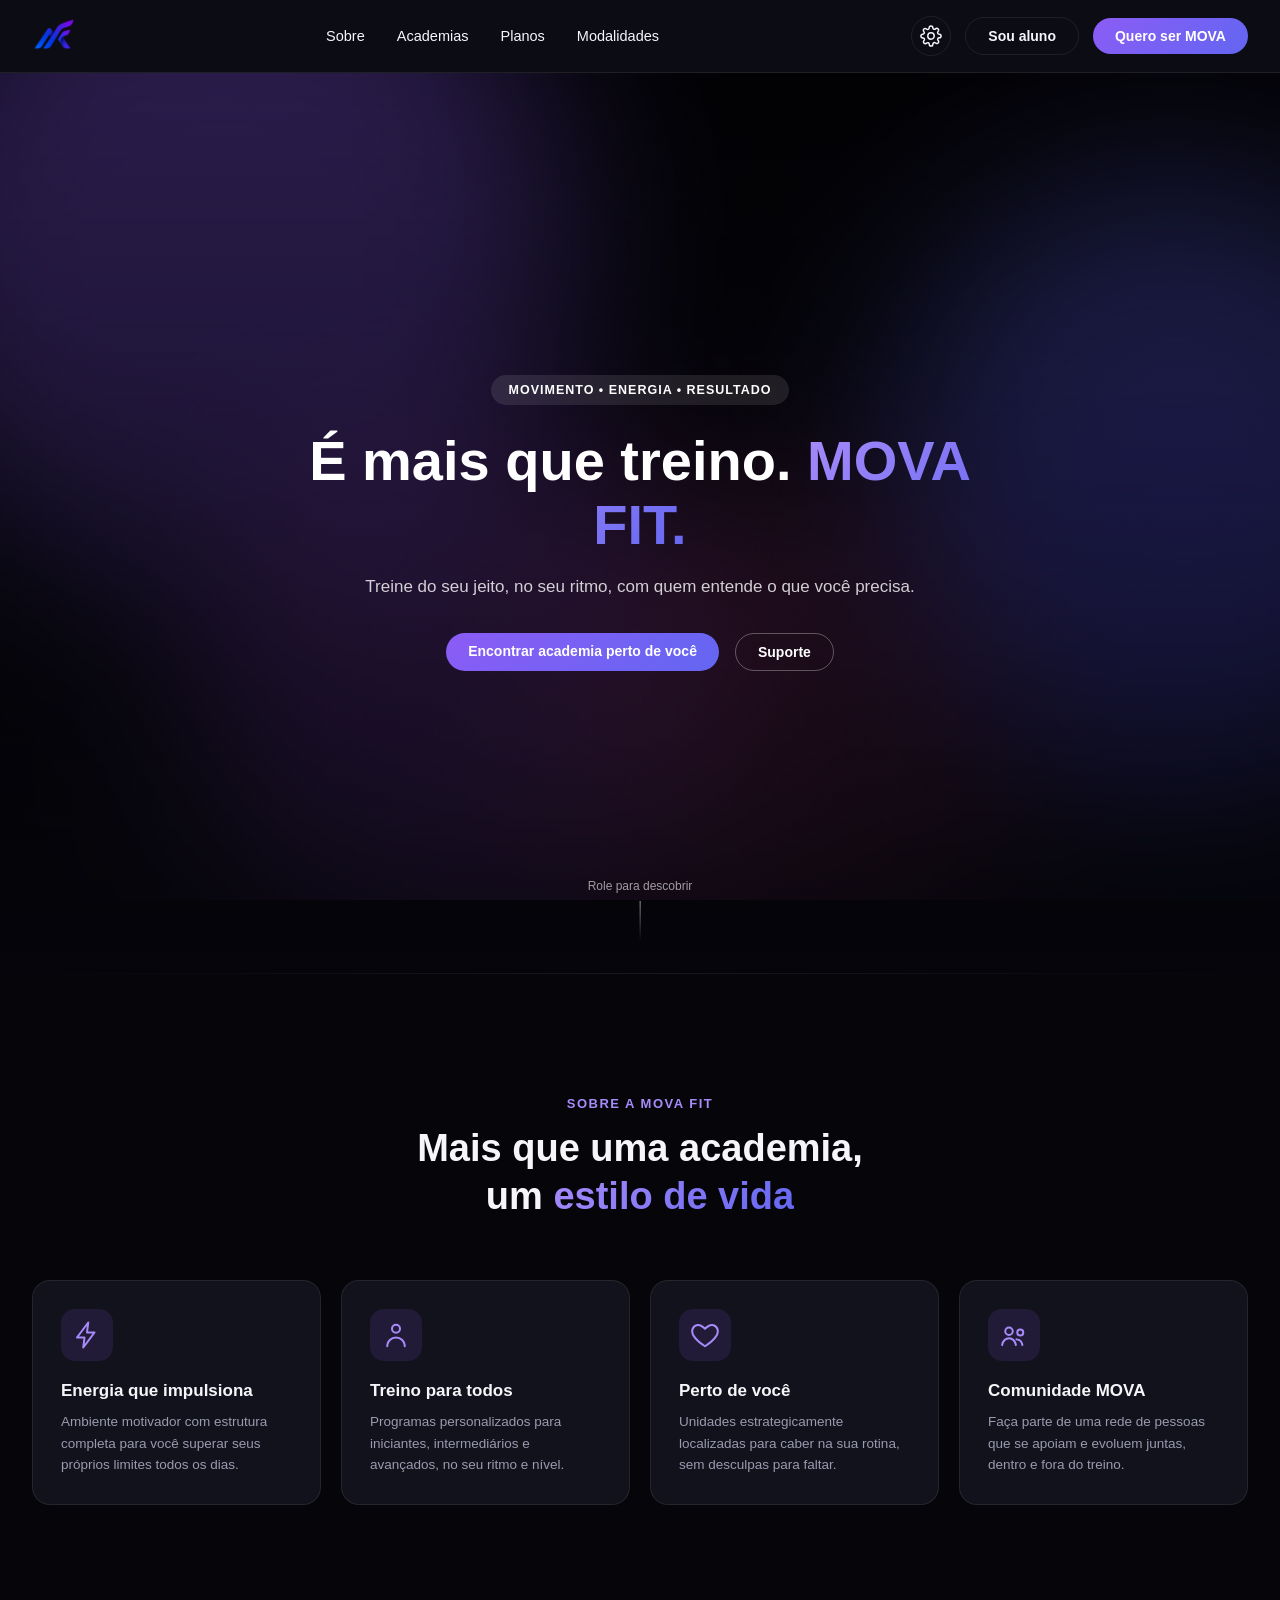
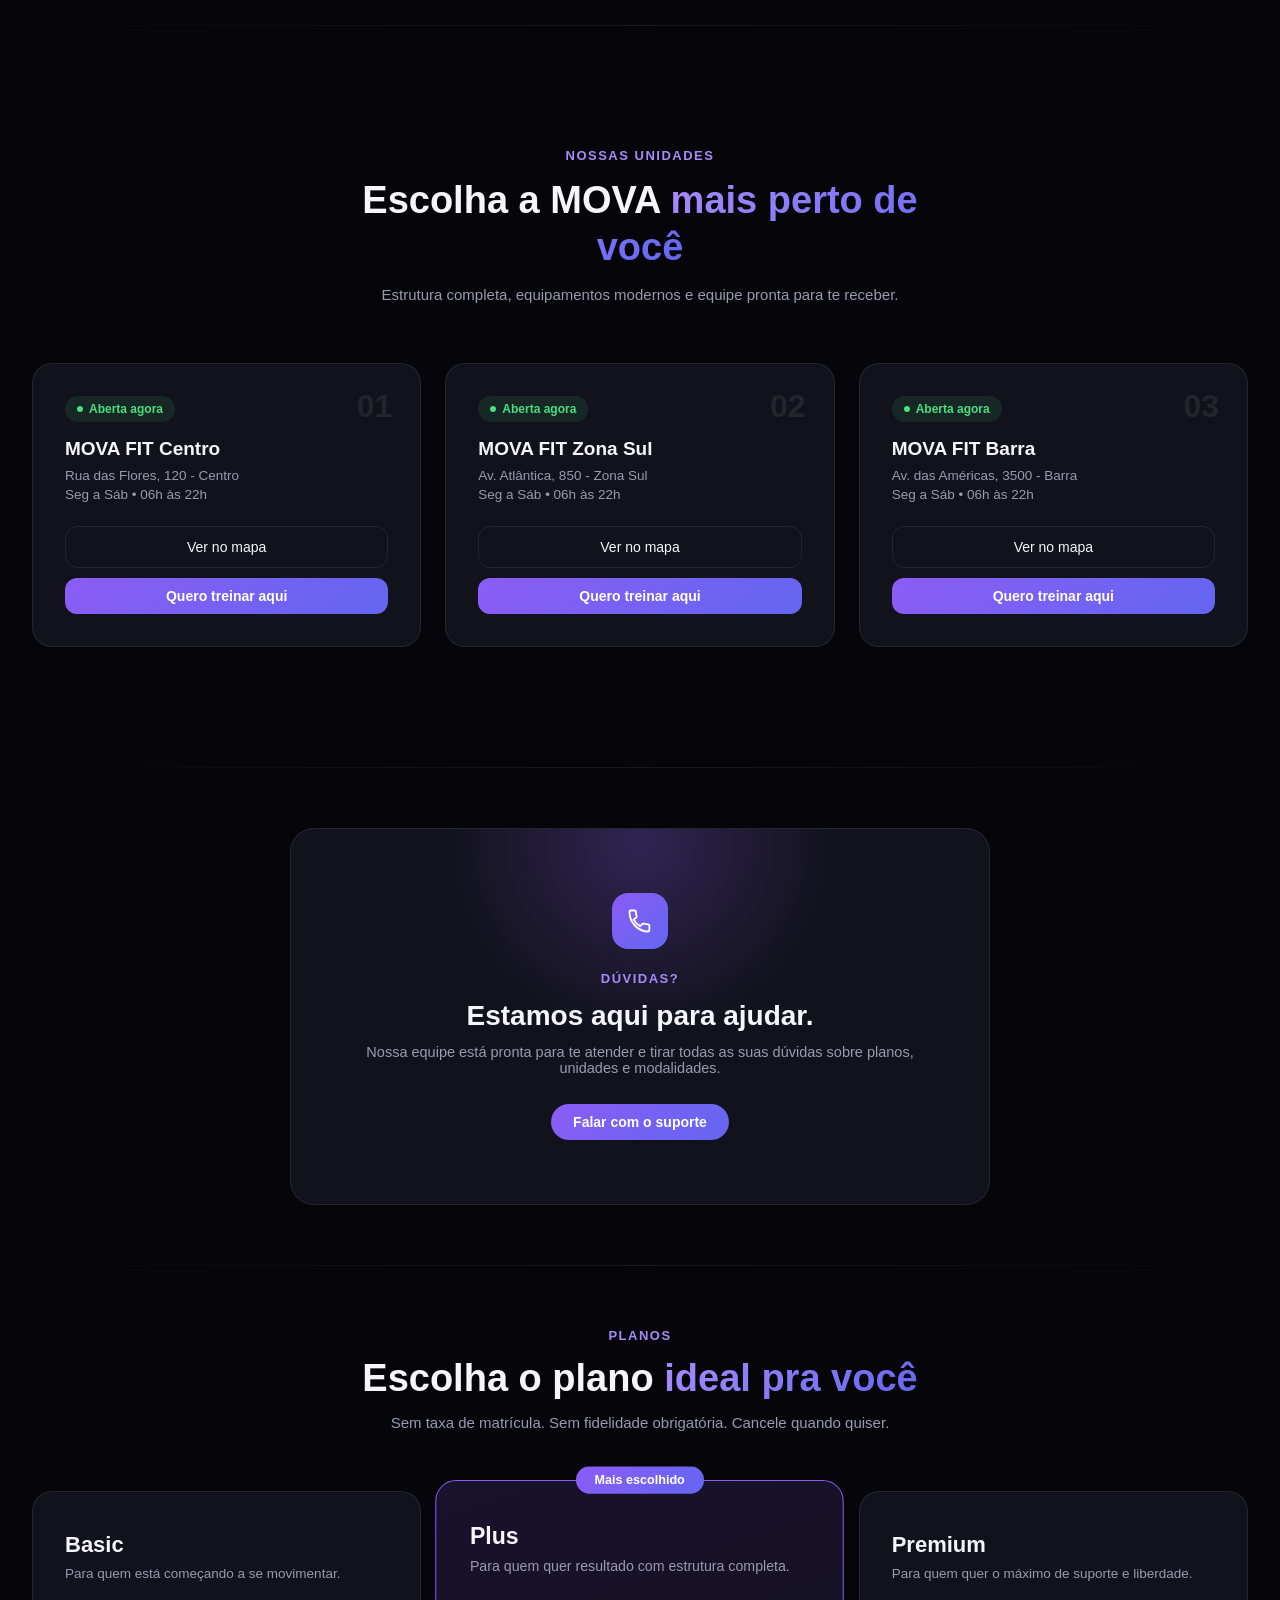
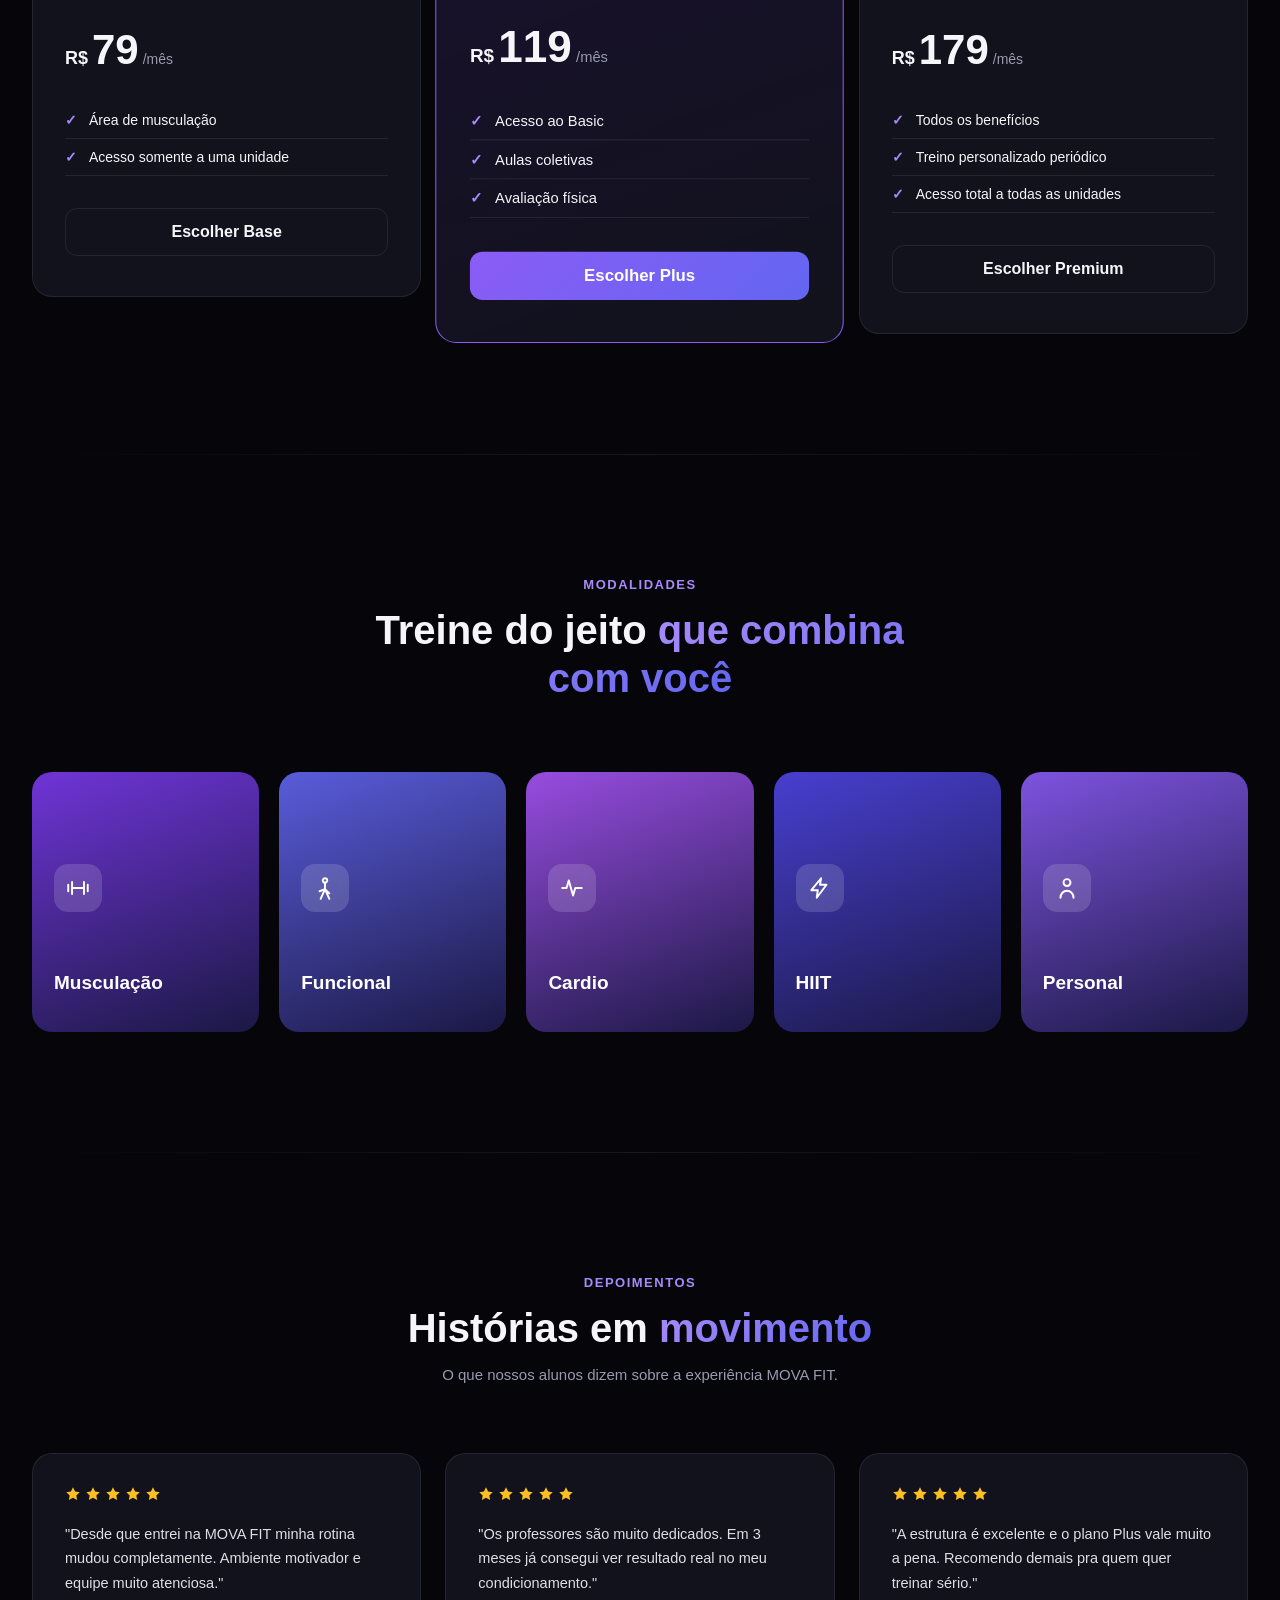
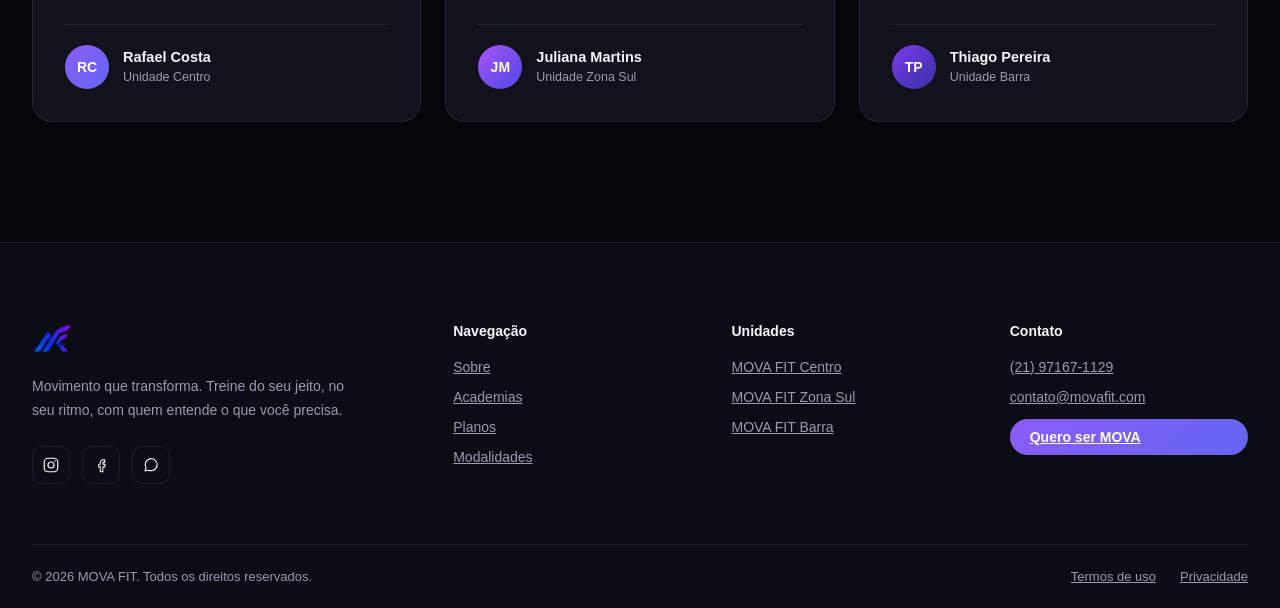
==== commit c86228f3: "Tudo atualizado com banco de dados" ====
--- a/index.html
+++ b/index.html
@@ -222,7 +222,7 @@
   <div class="planos-grid">
 
     <div class="plano-card">
-      <h3>Base</h3>
+      <h3>Basic</h3>
       <p class="plano-desc">Para quem está começando a se movimentar.</p>
       <div class="plano-preco">
         <span class="moeda">R$</span>
@@ -230,10 +230,8 @@
         <span class="periodo">/mês</span>
       </div>
       <ul class="plano-lista">
-        <li>Acesso a 1 unidade</li>
-        <li>Musculação e cardio</li>
-        <li>Horário livre</li>
-        <li>App de treinos</li>
+        <li>Área de musculação</li>
+        <li>Acesso somente a uma unidade </li>
       </ul>
       <a href="cadastro.html" class="btn-plano">Escolher Base</a>
     </div>
@@ -248,11 +246,9 @@
         <span class="periodo">/mês</span>
       </div>
       <ul class="plano-lista">
-        <li>Acesso a todas as unidades</li>
-        <li>Musculação, cardio e funcional</li>
-        <li>Aulas em grupo inclusas</li>
-        <li>App de treinos</li>
-        <li>1 avaliação física por mês</li>
+        <li>Acesso ao Basic</li>
+        <li>Aulas coletivas</li>
+        <li>Avaliação física </li>
       </ul>
       <a href="cadastro.html" class="btn-plano btn-plano-destaque">Escolher Plus</a>
     </div>
@@ -266,12 +262,9 @@
         <span class="periodo">/mês</span>
       </div>
       <ul class="plano-lista">
-        <li>Acesso a todas as unidades</li>
-        <li>Todas as modalidades</li>
-        <li>Personal trainer incluso</li>
-        <li>App de treinos</li>
-        <li>Avaliação física quinzenal</li>
-        <li>Acesso a horários exclusivos</li>
+        <li>Todos os benefícios </li>
+        <li>Treino personalizado periódico</li>
+        <li>Acesso total a todas as unidades</li>
       </ul>
       <a href="cadastro.html" class="btn-plano">Escolher Premium</a>
     </div>
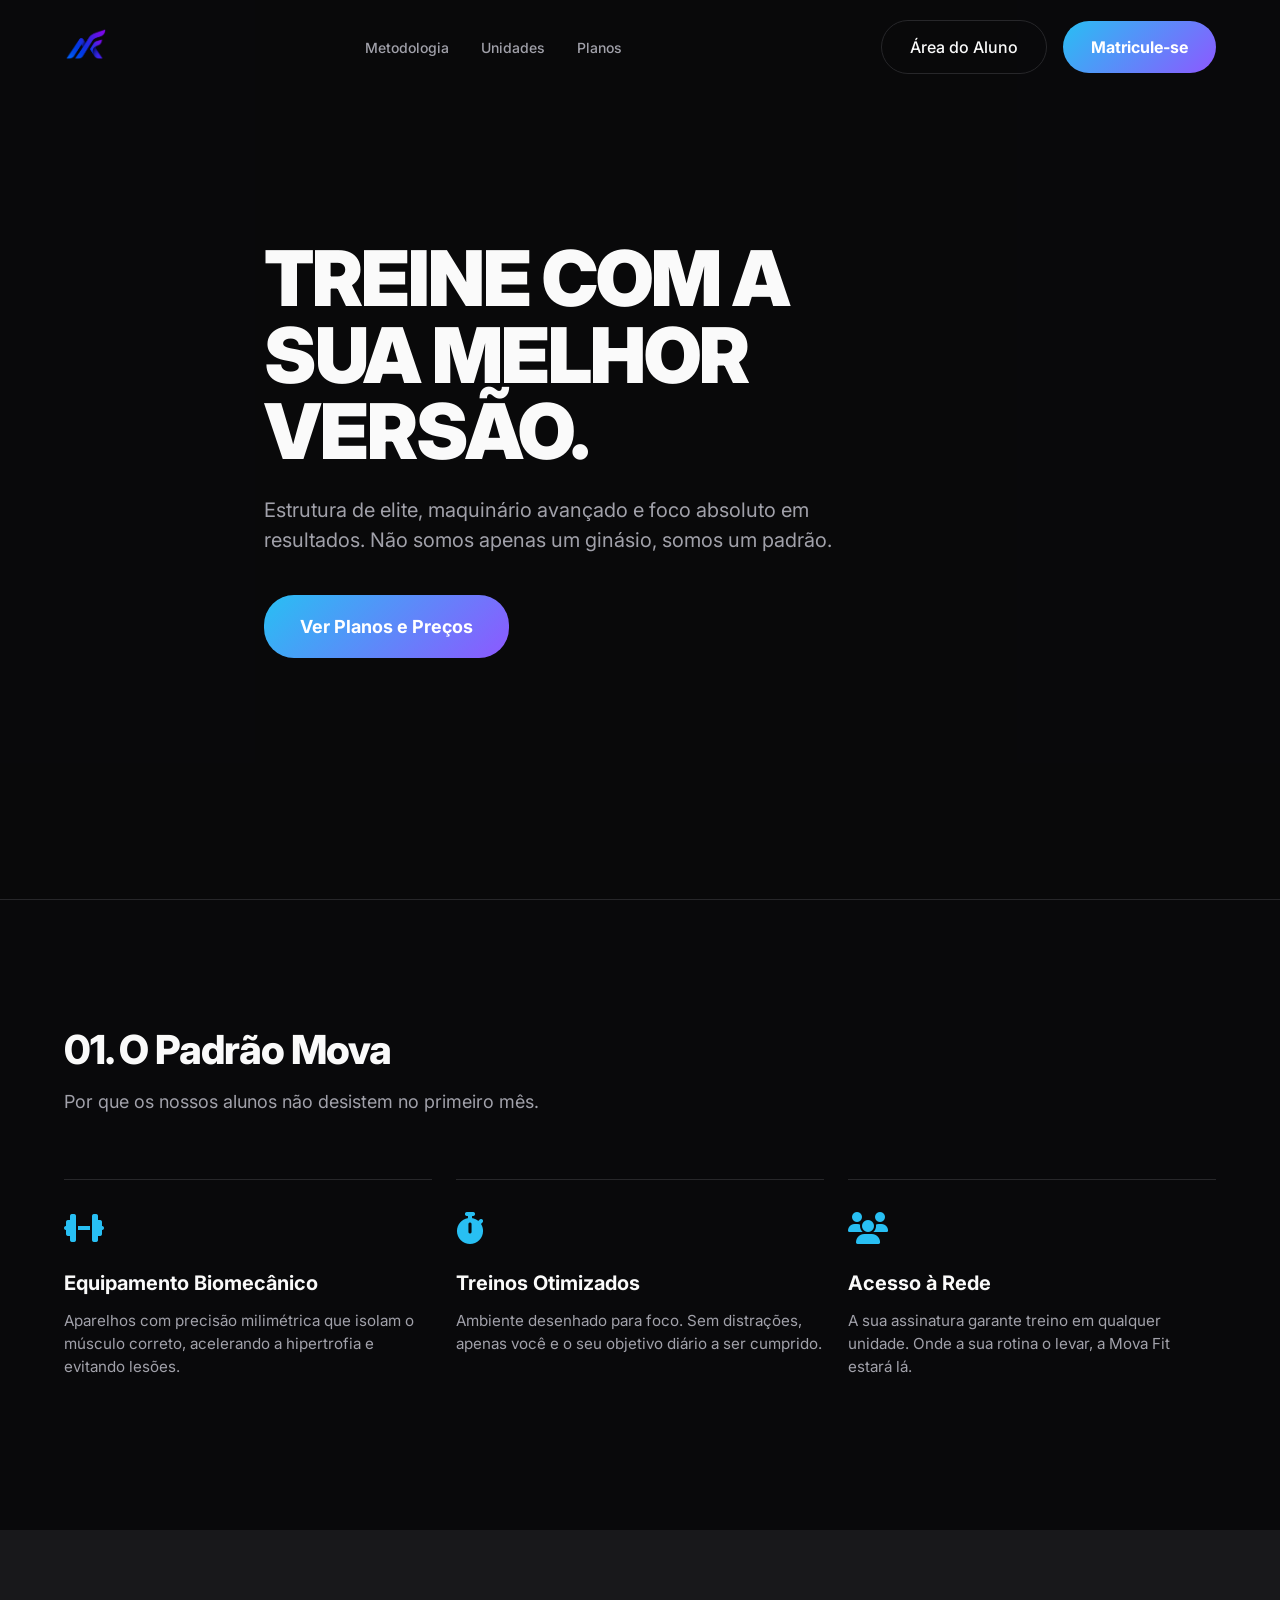
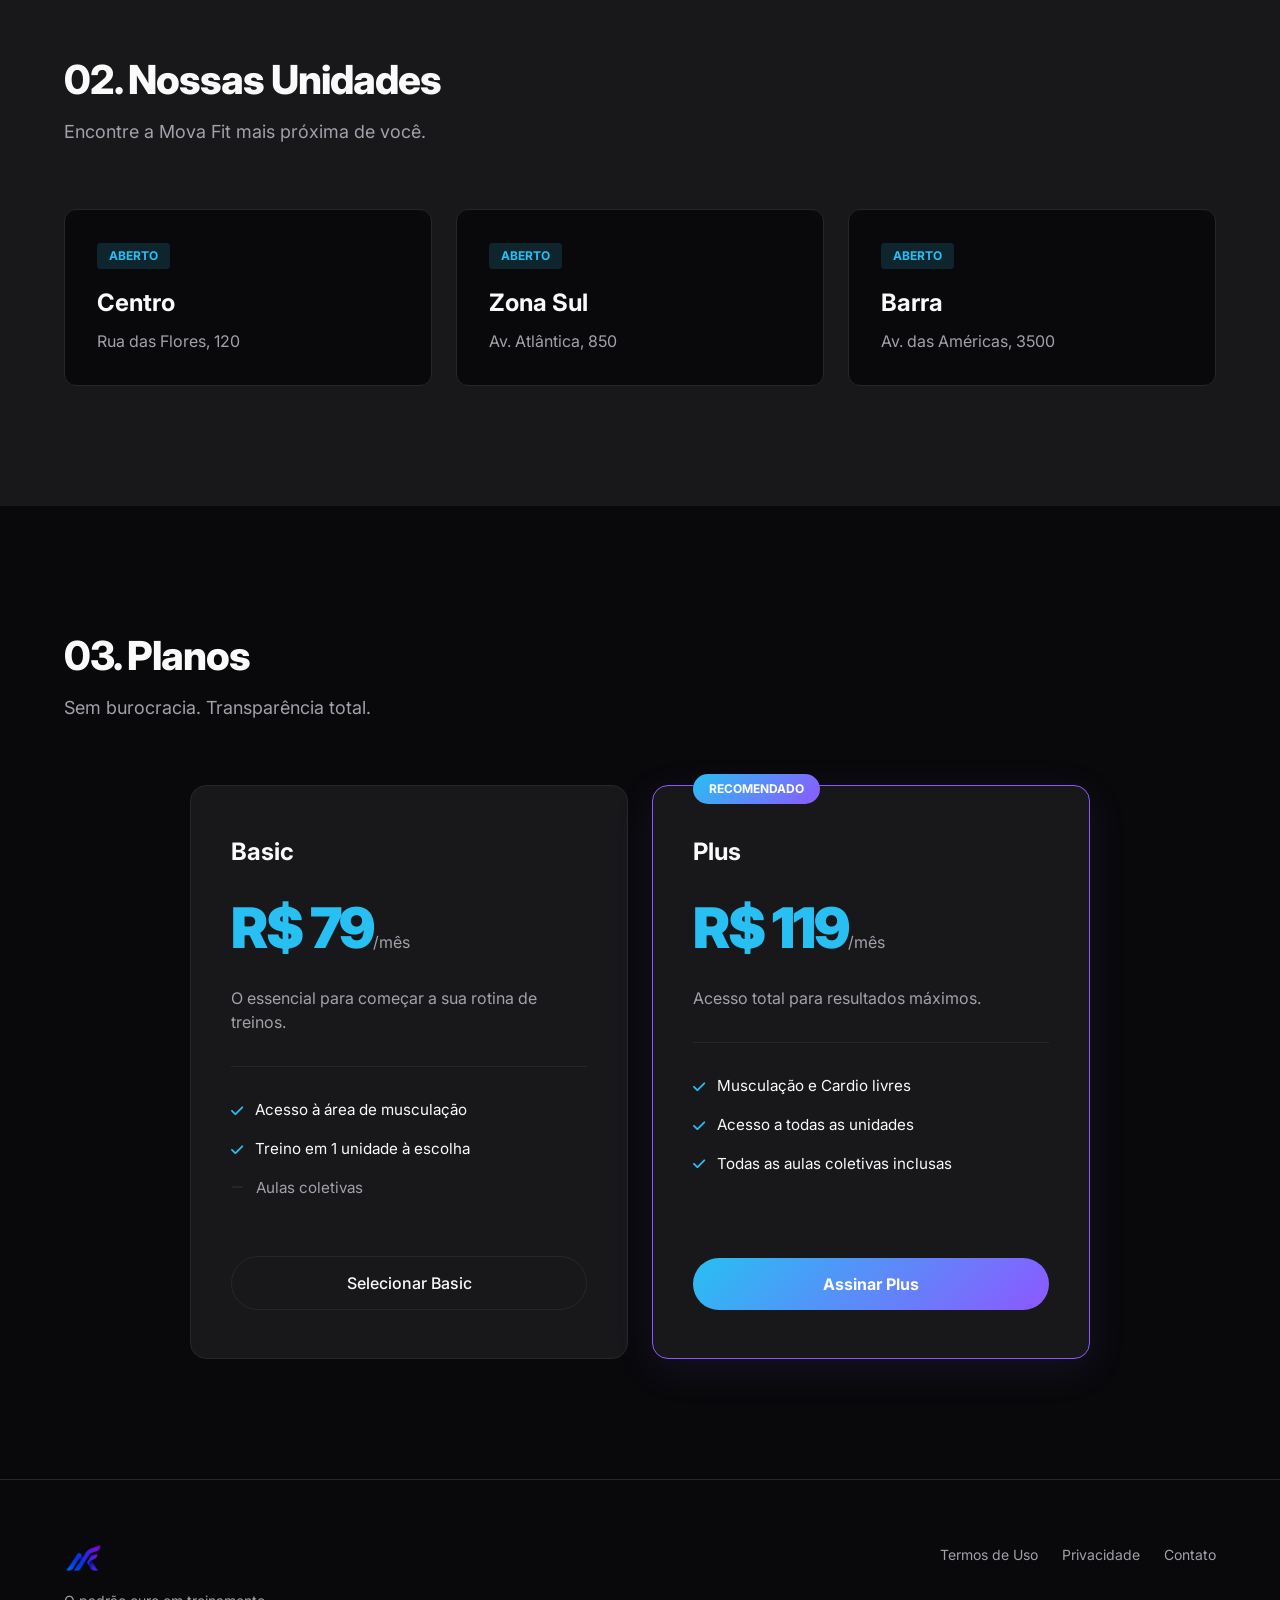
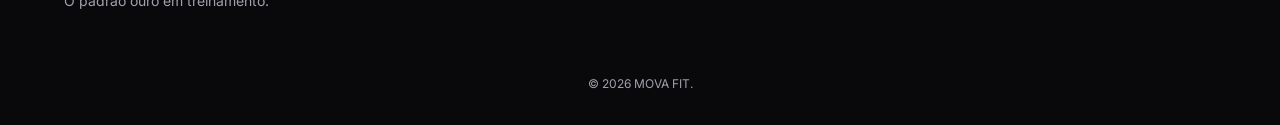
==== commit 4b159ff7: "tudo limpo" ====
--- a/index.html
+++ b/index.html
@@ -1,476 +1,165 @@
-<!-- index.html -->
 <!DOCTYPE html>
 <html lang="pt-BR">
 <head>
-<meta charset="UTF-8">
-<meta name="viewport" content="width=device-width, initial-scale=1.0">
-<title>MOVA FIT - Movimento que transforma</title>
-<link rel="stylesheet" href="css/index.css">
+    <meta charset="UTF-8">
+    <meta name="viewport" content="width=device-width, initial-scale=1.0">
+    <title>MOVA FIT | Alta Performance</title>
+    
+    <link href="https://fonts.googleapis.com/css2?family=Inter:wght@400;500;700;900&display=swap" rel="stylesheet">
+    <link rel="stylesheet" href="https://cdnjs.cloudflare.com/ajax/libs/font-awesome/6.5.2/css/all.min.css">
+    <link rel="stylesheet" href="css/index.css">
 </head>
 <body>
 
-<div class="bg-mesh">
-  <div class="mesh-blob blob-1"></div>
-  <div class="mesh-blob blob-2"></div>
-  <div class="mesh-blob blob-3"></div>
-  <div class="mesh-blob blob-4"></div>
-  <div class="mesh-blob blob-5"></div>
-</div>
+    <!-- NAVEGAÇÃO -->
+    <header class="header" id="header">
+        <div class="container navbar">
+            <a href="#hero" class="logo">
+                <img src="assets/imagens/logo-movafit.png" alt="MOVA FIT" class="logo-img">
+            </a>
 
-<header id="header">
-  <nav class="navbar">
-    <a href="#hero" class="logo">
-      <img src="assets/imagens/logo-movafit.png" alt="MOVA FIT">
-    </a>
+            <nav class="nav-menu">
+                <a href="#sobre" class="nav-link">Metodologia</a>
+                <a href="#unidades" class="nav-link">Unidades</a>
+                <a href="#planos" class="nav-link">Planos</a>
+            </nav>
 
-    <ul class="nav-links">
-      <li><a href="#sobre">Sobre</a></li>
-      <li><a href="#academias">Academias</a></li>
-      <li><a href="#planos">Planos</a></li>
-      <li><a href="#modalidades">Modalidades</a></li>
-    </ul>
+            <div class="nav-actions">
+                <a href="login.html" class="btn-ghost">Área do Aluno</a>
+                <a href="cadastro_2.html" class="btn-primary">Matricule-se</a>
+            </div>
+        </div>
+    </header>
 
-    <div class="nav-actions">
-      <button id="settingsBtn" class="settings-btn" aria-label="Configurações">
-        <svg width="22" height="22" viewBox="0 0 24 24" fill="none">
-          <path d="M12 15.5A3.5 3.5 0 1 0 12 8.5a3.5 3.5 0 0 0 0 7Z" stroke="currentColor" stroke-width="1.6"/>
-          <path d="M19.4 15a1.65 1.65 0 0 0 .33 1.82l.06.06a2 2 0 1 1-2.83 2.83l-.06-.06a1.65 1.65 0 0 0-1.82-.33 1.65 1.65 0 0 0-1 1.51V21a2 2 0 1 1-4 0v-.09a1.65 1.65 0 0 0-1-1.51 1.65 1.65 0 0 0-1.82.33l-.06.06a2 2 0 1 1-2.83-2.83l.06-.06a1.65 1.65 0 0 0 .33-1.82 1.65 1.65 0 0 0-1.51-1H3a2 2 0 1 1 0-4h.09a1.65 1.65 0 0 0 1.51-1 1.65 1.65 0 0 0-.33-1.82l-.06-.06a2 2 0 1 1 2.83-2.83l.06.06a1.65 1.65 0 0 0 1.82.33H9a1.65 1.65 0 0 0 1-1.51V3a2 2 0 1 1 4 0v.09a1.65 1.65 0 0 0 1 1.51 1.65 1.65 0 0 0 1.82-.33l.06-.06a2 2 0 1 1 2.83 2.83l-.06.06a1.65 1.65 0 0 0-.33 1.82V9a1.65 1.65 0 0 0 1.51 1H21a2 2 0 1 1 0 4h-.09a1.65 1.65 0 0 0-1.51 1Z" stroke="currentColor" stroke-width="1.6"/>
-        </svg>
-      </button>
+    <main>
+        <!-- TELA INICIAL (HERO) -->
+        <section class="hero" id="hero">
+            <video autoplay muted loop playsinline class="hero-video">
+                <source src="assets/videos/video.mp4" type="video/mp4">
+            </video>
+            <div class="hero-overlay"></div>
 
-      <a href="login.html" class="btn-outline">Sou aluno</a>
-      <a href="cadastro.html" class="btn-fill">Quero ser MOVA</a>
-    </div>
+            <div class="container hero-content">
+                <h1 class="hero-title">TREINE COM A<br>SUA MELHOR VERSÃO.</h1>
+                <p class="hero-subtitle">Estrutura de elite, maquinário avançado e foco absoluto em resultados. Não somos apenas um ginásio, somos um padrão.</p>
+                <a href="#planos" class="btn-primary btn-large">Ver Planos e Preços</a>
+            </div>
+        </section>
 
-    <button class="menu-toggle" id="menuToggle" aria-label="Abrir menu">
-      <span></span><span></span><span></span>
-    </button>
-  </nav>
+        <!-- SOBRE A METODOLOGIA -->
+        <section class="section" id="sobre">
+            <div class="container">
+                <div class="section-header">
+                    <h2>01. O Padrão Mova</h2>
+                    <p>Por que os nossos alunos não desistem no primeiro mês.</p>
+                </div>
 
-  <div class="settings-panel" id="settingsPanel">
-    <div class="settings-group">
-      <span>Tema</span>
-      <div class="theme-toggle">
-        <button class="theme-btn active" data-theme="dark">Escuro</button>
-        <button class="theme-btn" data-theme="light">Claro</button>
-      </div>
-    </div>
-    <div class="settings-group">
-      <span>Zoom</span>
-      <div class="zoom-controls">
-        <button id="zoomOut" aria-label="Diminuir zoom">−</button>
-        <span id="zoomValue">100%</span>
-        <button id="zoomIn" aria-label="Aumentar zoom">+</button>
-      </div>
-    </div>
-  </div>
-</header>
+                <div class="grid-3">
+                    <div class="feature-card">
+                        <i class="fa-solid fa-dumbbell feature-icon"></i>
+                        <h3>Equipamento Biomecânico</h3>
+                        <p>Aparelhos com precisão milimétrica que isolam o músculo correto, acelerando a hipertrofia e evitando lesões.</p>
+                    </div>
+                    <div class="feature-card">
+                        <i class="fa-solid fa-stopwatch feature-icon"></i>
+                        <h3>Treinos Otimizados</h3>
+                        <p>Ambiente desenhado para foco. Sem distrações, apenas você e o seu objetivo diário a ser cumprido.</p>
+                    </div>
+                    <div class="feature-card">
+                        <i class="fa-solid fa-users feature-icon"></i>
+                        <h3>Acesso à Rede</h3>
+                        <p>A sua assinatura garante treino em qualquer unidade. Onde a sua rotina o levar, a Mova Fit estará lá.</p>
+                    </div>
+                </div>
+            </div>
+        </section>
 
-<section class="hero" id="hero">
-  <video class="hero-video" autoplay muted loop playsinline>
-    <source src="assets/videos/video.mp4" type="video/mp4">
-  </video>
-  <div class="hero-overlay"></div>
+        <!-- UNIDADES -->
+        <section class="section bg-surface" id="unidades">
+            <div class="container">
+                <div class="section-header">
+                    <h2>02. Nossas Unidades</h2>
+                    <p>Encontre a Mova Fit mais próxima de você.</p>
+                </div>
 
-  <div class="hero-content">
-    <span class="hero-tag">MOVIMENTO • ENERGIA • RESULTADO</span>
-    <h1>É mais que treino. <span>MOVA FIT.</span></h1>
-    <p>Treine do seu jeito, no seu ritmo, com quem entende o que você precisa.</p>
+                <div class="grid-3">
+                    <div class="location-card">
+                        <span class="status-badge">Aberto</span>
+                        <h3>Centro</h3>
+                        <p>Rua das Flores, 120</p>
+                    </div>
+                    <div class="location-card">
+                        <span class="status-badge">Aberto</span>
+                        <h3>Zona Sul</h3>
+                        <p>Av. Atlântica, 850</p>
+                    </div>
+                    <div class="location-card">
+                        <span class="status-badge">Aberto</span>
+                        <h3>Barra</h3>
+                        <p>Av. das Américas, 3500</p>
+                    </div>
+                </div>
+            </div>
+        </section>
 
-    <div class="hero-buttons">
-      <a href="#academias" class="btn-fill">Encontrar academia perto de você</a>
-      <button id="suporteBtn" class="btn-outline">Suporte</button>
-    </div>
-  </div>
+        <!-- PLANOS -->
+        <section class="section" id="planos">
+            <div class="container">
+                <div class="section-header">
+                    <h2>03. Planos</h2>
+                    <p>Sem burocracia. Transparência total.</p>
+                </div>
 
-  <div class="scroll-indicator">
-    <span>Role para descobrir</span>
-    <div class="scroll-line"></div>
-  </div>
-</section>
+                <div class="grid-2 plans-container">
+                    <!-- Plano Basic -->
+                    <div class="plan-card">
+                        <h3 class="plan-name">Basic</h3>
+                        <div class="plan-price">R$ 79<span>/mês</span></div>
+                        <p class="plan-desc">O essencial para começar a sua rotina de treinos.</p>
+                        <ul class="plan-features">
+                            <li><i class="fa-solid fa-check"></i> Acesso à área de musculação</li>
+                            <li><i class="fa-solid fa-check"></i> Treino em 1 unidade à escolha</li>
+                            <li class="disabled"><i class="fa-solid fa-minus"></i> Aulas coletivas</li>
+                        </ul>
+                        <a href="cadastro_2.html" class="btn-ghost w-100">Selecionar Basic</a>
+                    </div>
 
-<div class="section-divider"></div>
+                    <!-- Plano Plus -->
+                    <div class="plan-card highlighted">
+                        <span class="recommend-badge">Recomendado</span>
+                        <h3 class="plan-name">Plus</h3>
+                        <div class="plan-price">R$ 119<span>/mês</span></div>
+                        <p class="plan-desc">Acesso total para resultados máximos.</p>
+                        <ul class="plan-features">
+                            <li><i class="fa-solid fa-check"></i> Musculação e Cardio livres</li>
+                            <li><i class="fa-solid fa-check"></i> Acesso a todas as unidades</li>
+                            <li><i class="fa-solid fa-check"></i> Todas as aulas coletivas inclusas</li>
+                        </ul>
+                        <a href="cadastro_2.html" class="btn-primary w-100">Assinar Plus</a>
+                    </div>
+                </div>
+            </div>
+        </section>
+    </main>
 
-<section class="sobre" id="sobre">
-  <div class="sobre-header">
-    <span class="section-tag">SOBRE A MOVA FIT</span>
-    <h2>Mais que uma academia,<br> um <span>estilo de vida</span></h2>
-  </div>
+    <!-- RODAPÉ -->
+    <footer class="footer">
+        <div class="container footer-wrapper">
+            <div class="footer-info">
+                <img src="assets/imagens/logo-movafit.png" alt="MOVA FIT" class="footer-logo">
+                <p>O padrão ouro em treinamento.</p>
+            </div>
+            <div class="footer-links">
+                <a href="#">Termos de Uso</a>
+                <a href="#">Privacidade</a>
+                <a href="#">Contato</a>
+            </div>
+        </div>
+        <div class="container footer-copyright">
+            <p>&copy; 2026 MOVA FIT.</p>
+        </div>
+    </footer>
 
-  <div class="sobre-grid">
-    <div class="sobre-card">
-      <div class="sobre-icon">
-        <svg width="30" height="30" viewBox="0 0 24 24" fill="none">
-          <path d="M13 2 4 14h6l-1 8 9-12h-6l1-8Z" stroke="currentColor" stroke-width="1.6" stroke-linejoin="round"/>
-        </svg>
-      </div>
-      <h3>Energia que impulsiona</h3>
-      <p>Ambiente motivador com estrutura completa para você superar seus próprios limites todos os dias.</p>
-    </div>
-
-    <div class="sobre-card">
-      <div class="sobre-icon">
-        <svg width="30" height="30" viewBox="0 0 24 24" fill="none">
-          <circle cx="12" cy="7" r="3.2" stroke="currentColor" stroke-width="1.6"/>
-          <path d="M5 21c0-3.9 3.1-7 7-7s7 3.1 7 7" stroke="currentColor" stroke-width="1.6" stroke-linecap="round"/>
-        </svg>
-      </div>
-      <h3>Treino para todos</h3>
-      <p>Programas personalizados para iniciantes, intermediários e avançados, no seu ritmo e nível.</p>
-    </div>
-
-    <div class="sobre-card">
-      <div class="sobre-icon">
-        <svg width="30" height="30" viewBox="0 0 24 24" fill="none">
-          <path d="M12 21s-7-4.5-9.5-9C.7 8.3 2.4 4.5 6 4c2-.3 3.7.7 6 3 2.3-2.3 4-3.3 6-3 3.6.5 5.3 4.3 3.5 8-2.5 4.5-9.5 9-9.5 9Z" stroke="currentColor" stroke-width="1.6" stroke-linejoin="round"/>
-        </svg>
-      </div>
-      <h3>Perto de você</h3>
-      <p>Unidades estrategicamente localizadas para caber na sua rotina, sem desculpas para faltar.</p>
-    </div>
-
-    <div class="sobre-card">
-      <div class="sobre-icon">
-        <svg width="30" height="30" viewBox="0 0 24 24" fill="none">
-          <circle cx="8" cy="9" r="3" stroke="currentColor" stroke-width="1.6"/>
-          <circle cx="17" cy="10" r="2.4" stroke="currentColor" stroke-width="1.6"/>
-          <path d="M2.5 20c.5-3.2 2.9-5.5 5.5-5.5s5 2.3 5.5 5.5" stroke="currentColor" stroke-width="1.6" stroke-linecap="round"/>
-          <path d="M14 15.5c2.4.2 4.3 2.1 4.7 4.5" stroke="currentColor" stroke-width="1.6" stroke-linecap="round"/>
-        </svg>
-      </div>
-      <h3>Comunidade MOVA</h3>
-      <p>Faça parte de uma rede de pessoas que se apoiam e evoluem juntas, dentro e fora do treino.</p>
-    </div>
-  </div>
-</section>
-
-<div class="section-divider"></div>
-
-<section class="academias" id="academias">
-  <div class="academias-header">
-    <span class="section-tag">NOSSAS UNIDADES</span>
-    <h2>Escolha a MOVA <span>mais perto de você</span></h2>
-    <p>Estrutura completa, equipamentos modernos e equipe pronta para te receber.</p>
-  </div>
-
-  <div class="academias-grid">
-
-    <div class="academia-card">
-      <div class="academia-number">01</div>
-      <span class="badge-aberto">Aberta agora</span>
-      <h3>MOVA FIT Centro</h3>
-      <p class="academia-endereco">Rua das Flores, 120 - Centro</p>
-      <p class="academia-horario">Seg a Sáb • 06h às 22h</p>
-      <div class="academia-actions">
-        <a href="#" class="btn-map">Ver no mapa</a>
-        <a href="cadastro.html" class="btn-fill">Quero treinar aqui</a>
-      </div>
-    </div>
-
-    <div class="academia-card">
-      <div class="academia-number">02</div>
-      <span class="badge-aberto">Aberta agora</span>
-      <h3>MOVA FIT Zona Sul</h3>
-      <p class="academia-endereco">Av. Atlântica, 850 - Zona Sul</p>
-      <p class="academia-horario">Seg a Sáb • 06h às 22h</p>
-      <div class="academia-actions">
-        <a href="#" class="btn-map">Ver no mapa</a>
-        <a href="cadastro.html" class="btn-fill">Quero treinar aqui</a>
-      </div>
-    </div>
-
-    <div class="academia-card">
-      <div class="academia-number">03</div>
-      <span class="badge-aberto">Aberta agora</span>
-      <h3>MOVA FIT Barra</h3>
-      <p class="academia-endereco">Av. das Américas, 3500 - Barra</p>
-      <p class="academia-horario">Seg a Sáb • 06h às 22h</p>
-      <div class="academia-actions">
-        <a href="#" class="btn-map">Ver no mapa</a>
-        <a href="cadastro.html" class="btn-fill">Quero treinar aqui</a>
-      </div>
-    </div>
-
-  </div>
-</section>
-
-<div class="section-divider"></div>
-
-<section class="suporte-faixa">
-  <div class="suporte-card">
-    <div class="suporte-icon">
-      <svg width="28" height="28" viewBox="0 0 24 24" fill="none">
-        <path d="M6.6 10.8c1.2 2.4 3.2 4.4 5.6 5.6l1.9-1.9c.3-.3.7-.4 1.1-.2 1.2.4 2.5.6 3.8.6.6 0 1 .4 1 1V20c0 .6-.4 1-1 1C10.5 21 3 13.5 3 4c0-.6.4-1 1-1h3.5c.6 0 1 .4 1 1 0 1.3.2 2.6.6 3.8.1.4 0 .8-.2 1.1L6.6 10.8Z" stroke="currentColor" stroke-width="1.6"/>
-      </svg>
-    </div>
-    <span class="section-tag">DÚVIDAS?</span>
-    <h2>Estamos aqui para ajudar.</h2>
-    <p>Nossa equipe está pronta para te atender e tirar todas as suas dúvidas sobre planos, unidades e modalidades.</p>
-    <button id="suporteBtn2" class="btn-fill">Falar com o suporte</button>
-  </div>
-</section>
-
-<div class="section-divider"></div>
-
-<section class="planos" id="planos">
-  <div class="planos-header">
-    <span class="section-tag">PLANOS</span>
-    <h2>Escolha o plano <span>ideal pra você</span></h2>
-    <p>Sem taxa de matrícula. Sem fidelidade obrigatória. Cancele quando quiser.</p>
-  </div>
-
-  <div class="planos-grid">
-
-    <div class="plano-card">
-      <h3>Basic</h3>
-      <p class="plano-desc">Para quem está começando a se movimentar.</p>
-      <div class="plano-preco">
-        <span class="moeda">R$</span>
-        <span class="valor">79</span>
-        <span class="periodo">/mês</span>
-      </div>
-      <ul class="plano-lista">
-        <li>Área de musculação</li>
-        <li>Acesso somente a uma unidade </li>
-      </ul>
-      <a href="cadastro.html" class="btn-plano">Escolher Base</a>
-    </div>
-
-    <div class="plano-card plano-destaque">
-      <span class="plano-badge">Mais escolhido</span>
-      <h3>Plus</h3>
-      <p class="plano-desc">Para quem quer resultado com estrutura completa.</p>
-      <div class="plano-preco">
-        <span class="moeda">R$</span>
-        <span class="valor">119</span>
-        <span class="periodo">/mês</span>
-      </div>
-      <ul class="plano-lista">
-        <li>Acesso ao Basic</li>
-        <li>Aulas coletivas</li>
-        <li>Avaliação física </li>
-      </ul>
-      <a href="cadastro.html" class="btn-plano btn-plano-destaque">Escolher Plus</a>
-    </div>
-
-    <div class="plano-card">
-      <h3>Premium</h3>
-      <p class="plano-desc">Para quem quer o máximo de suporte e liberdade.</p>
-      <div class="plano-preco">
-        <span class="moeda">R$</span>
-        <span class="valor">179</span>
-        <span class="periodo">/mês</span>
-      </div>
-      <ul class="plano-lista">
-        <li>Todos os benefícios </li>
-        <li>Treino personalizado periódico</li>
-        <li>Acesso total a todas as unidades</li>
-      </ul>
-      <a href="cadastro.html" class="btn-plano">Escolher Premium</a>
-    </div>
-
-  </div>
-</section>
-
-<div class="section-divider"></div>
-
-<section class="modalidades" id="modalidades">
-  <div class="modalidades-header">
-    <span class="section-tag">MODALIDADES</span>
-    <h2>Treine do jeito <span>que combina com você</span></h2>
-  </div>
-
-  <div class="modalidades-grid">
-
-    <div class="modalidade-card mod-1">
-      <div class="modalidade-icon">
-        <svg width="26" height="26" viewBox="0 0 24 24" fill="none">
-          <path d="M6.5 6.5v11M17.5 6.5v11M3 9v6M21 9v6M6.5 12h11" stroke="currentColor" stroke-width="1.8" stroke-linecap="round"/>
-        </svg>
-      </div>
-      <h3>Musculação</h3>
-      <p>Ganho de força e definição com equipamentos completos e acompanhamento técnico.</p>
-    </div>
-
-    <div class="modalidade-card mod-2">
-      <div class="modalidade-icon">
-        <svg width="26" height="26" viewBox="0 0 24 24" fill="none">
-          <circle cx="12" cy="5" r="2" stroke="currentColor" stroke-width="1.8"/>
-          <path d="M12 7v6l4 4M12 13l-5 2M8 22l4-9 4 9" stroke="currentColor" stroke-width="1.8" stroke-linecap="round" stroke-linejoin="round"/>
-        </svg>
-      </div>
-      <h3>Funcional</h3>
-      <p>Movimentos naturais que melhoram força, equilíbrio e mobilidade no dia a dia.</p>
-    </div>
-
-    <div class="modalidade-card mod-3">
-      <div class="modalidade-icon">
-        <svg width="26" height="26" viewBox="0 0 24 24" fill="none">
-          <path d="M3 12h4l2-7 4 14 2-7h6" stroke="currentColor" stroke-width="1.8" stroke-linecap="round" stroke-linejoin="round"/>
-        </svg>
-      </div>
-      <h3>Cardio</h3>
-      <p>Melhora do condicionamento e queima calórica com esteiras, bikes e elípticos.</p>
-    </div>
-
-    <div class="modalidade-card mod-4">
-      <div class="modalidade-icon">
-        <svg width="26" height="26" viewBox="0 0 24 24" fill="none">
-          <path d="M13 3 4 14h6l-1 7 9-12h-6l1-6Z" stroke="currentColor" stroke-width="1.8" stroke-linejoin="round"/>
-        </svg>
-      </div>
-      <h3>HIIT</h3>
-      <p>Treino intervalado de alta intensidade para maximizar resultados em pouco tempo.</p>
-    </div>
-
-    <div class="modalidade-card mod-5">
-      <div class="modalidade-icon">
-        <svg width="26" height="26" viewBox="0 0 24 24" fill="none">
-          <circle cx="12" cy="7" r="3.2" stroke="currentColor" stroke-width="1.8"/>
-          <path d="M6 21c0-3.6 2.7-6.5 6-6.5s6 2.9 6 6.5" stroke="currentColor" stroke-width="1.8" stroke-linecap="round"/>
-        </svg>
-      </div>
-      <h3>Personal</h3>
-      <p>Treinamento individual para metas específicas, com atenção total ao seu progresso.</p>
-    </div>
-
-  </div>
-</section>
-
-<div class="section-divider"></div>
-
-<section class="depoimentos" id="depoimentos">
-  <div class="depoimentos-header">
-    <span class="section-tag">DEPOIMENTOS</span>
-    <h2>Histórias em <span>movimento</span></h2>
-    <p>O que nossos alunos dizem sobre a experiência MOVA FIT.</p>
-  </div>
-
-  <div class="depoimentos-grid">
-
-    <div class="depoimento-card">
-      <div class="depoimento-estrelas">
-        <svg width="16" height="16" viewBox="0 0 24 24" fill="currentColor"><path d="M12 2l3.1 6.3 6.9 1-5 4.9 1.2 6.8L12 17.8l-6.2 3.2L7 14.2l-5-4.9 6.9-1L12 2Z"/></svg>
-        <svg width="16" height="16" viewBox="0 0 24 24" fill="currentColor"><path d="M12 2l3.1 6.3 6.9 1-5 4.9 1.2 6.8L12 17.8l-6.2 3.2L7 14.2l-5-4.9 6.9-1L12 2Z"/></svg>
-        <svg width="16" height="16" viewBox="0 0 24 24" fill="currentColor"><path d="M12 2l3.1 6.3 6.9 1-5 4.9 1.2 6.8L12 17.8l-6.2 3.2L7 14.2l-5-4.9 6.9-1L12 2Z"/></svg>
-        <svg width="16" height="16" viewBox="0 0 24 24" fill="currentColor"><path d="M12 2l3.1 6.3 6.9 1-5 4.9 1.2 6.8L12 17.8l-6.2 3.2L7 14.2l-5-4.9 6.9-1L12 2Z"/></svg>
-        <svg width="16" height="16" viewBox="0 0 24 24" fill="currentColor"><path d="M12 2l3.1 6.3 6.9 1-5 4.9 1.2 6.8L12 17.8l-6.2 3.2L7 14.2l-5-4.9 6.9-1L12 2Z"/></svg>
-      </div>
-      <p class="depoimento-texto">"Desde que entrei na MOVA FIT minha rotina mudou completamente. Ambiente motivador e equipe muito atenciosa."</p>
-      <div class="depoimento-autor">
-        <div class="avatar avatar-1">RC</div>
-        <div>
-          <h4>Rafael Costa</h4>
-          <span>Unidade Centro</span>
-        </div>
-      </div>
-    </div>
-
-    <div class="depoimento-card">
-      <div class="depoimento-estrelas">
-        <svg width="16" height="16" viewBox="0 0 24 24" fill="currentColor"><path d="M12 2l3.1 6.3 6.9 1-5 4.9 1.2 6.8L12 17.8l-6.2 3.2L7 14.2l-5-4.9 6.9-1L12 2Z"/></svg>
-        <svg width="16" height="16" viewBox="0 0 24 24" fill="currentColor"><path d="M12 2l3.1 6.3 6.9 1-5 4.9 1.2 6.8L12 17.8l-6.2 3.2L7 14.2l-5-4.9 6.9-1L12 2Z"/></svg>
-        <svg width="16" height="16" viewBox="0 0 24 24" fill="currentColor"><path d="M12 2l3.1 6.3 6.9 1-5 4.9 1.2 6.8L12 17.8l-6.2 3.2L7 14.2l-5-4.9 6.9-1L12 2Z"/></svg>
-        <svg width="16" height="16" viewBox="0 0 24 24" fill="currentColor"><path d="M12 2l3.1 6.3 6.9 1-5 4.9 1.2 6.8L12 17.8l-6.2 3.2L7 14.2l-5-4.9 6.9-1L12 2Z"/></svg>
-        <svg width="16" height="16" viewBox="0 0 24 24" fill="currentColor"><path d="M12 2l3.1 6.3 6.9 1-5 4.9 1.2 6.8L12 17.8l-6.2 3.2L7 14.2l-5-4.9 6.9-1L12 2Z"/></svg>
-      </div>
-      <p class="depoimento-texto">"Os professores são muito dedicados. Em 3 meses já consegui ver resultado real no meu condicionamento."</p>
-      <div class="depoimento-autor">
-        <div class="avatar avatar-2">JM</div>
-        <div>
-          <h4>Juliana Martins</h4>
-          <span>Unidade Zona Sul</span>
-        </div>
-      </div>
-    </div>
-
-    <div class="depoimento-card">
-      <div class="depoimento-estrelas">
-        <svg width="16" height="16" viewBox="0 0 24 24" fill="currentColor"><path d="M12 2l3.1 6.3 6.9 1-5 4.9 1.2 6.8L12 17.8l-6.2 3.2L7 14.2l-5-4.9 6.9-1L12 2Z"/></svg>
-        <svg width="16" height="16" viewBox="0 0 24 24" fill="currentColor"><path d="M12 2l3.1 6.3 6.9 1-5 4.9 1.2 6.8L12 17.8l-6.2 3.2L7 14.2l-5-4.9 6.9-1L12 2Z"/></svg>
-        <svg width="16" height="16" viewBox="0 0 24 24" fill="currentColor"><path d="M12 2l3.1 6.3 6.9 1-5 4.9 1.2 6.8L12 17.8l-6.2 3.2L7 14.2l-5-4.9 6.9-1L12 2Z"/></svg>
-        <svg width="16" height="16" viewBox="0 0 24 24" fill="currentColor"><path d="M12 2l3.1 6.3 6.9 1-5 4.9 1.2 6.8L12 17.8l-6.2 3.2L7 14.2l-5-4.9 6.9-1L12 2Z"/></svg>
-        <svg width="16" height="16" viewBox="0 0 24 24" fill="currentColor"><path d="M12 2l3.1 6.3 6.9 1-5 4.9 1.2 6.8L12 17.8l-6.2 3.2L7 14.2l-5-4.9 6.9-1L12 2Z"/></svg>
-      </div>
-      <p class="depoimento-texto">"A estrutura é excelente e o plano Plus vale muito a pena. Recomendo demais pra quem quer treinar sério."</p>
-      <div class="depoimento-autor">
-        <div class="avatar avatar-3">TP</div>
-        <div>
-          <h4>Thiago Pereira</h4>
-          <span>Unidade Barra</span>
-        </div>
-      </div>
-    </div>
-
-  </div>
-</section>
-
-<footer class="footer">
-  <div class="footer-top">
-
-    <div class="footer-brand">
-      <img src="assets/imagens/logo-movafit.png" alt="MOVA FIT" class="footer-logo">
-      <p>Movimento que transforma. Treine do seu jeito, no seu ritmo, com quem entende o que você precisa.</p>
-      <div class="footer-social">
-        <a href="#" aria-label="Instagram">
-          <svg width="18" height="18" viewBox="0 0 24 24" fill="none"><rect x="3" y="3" width="18" height="18" rx="5" stroke="currentColor" stroke-width="1.6"/><circle cx="12" cy="12" r="4" stroke="currentColor" stroke-width="1.6"/><circle cx="17.5" cy="6.5" r="1" fill="currentColor"/></svg>
-        </a>
-        <a href="#" aria-label="Facebook">
-          <svg width="18" height="18" viewBox="0 0 24 24" fill="none"><path d="M15 8.5h2V5h-2c-2.2 0-4 1.8-4 4v2H9v3.5h2V21h3.5v-6.5H17l.5-3.5h-3V9c0-.6.4-1 1-1Z" stroke="currentColor" stroke-width="1.4" stroke-linejoin="round"/></svg>
-        </a>
-        <a href="#" aria-label="WhatsApp">
-          <svg width="18" height="18" viewBox="0 0 24 24" fill="none"><path d="M4 20l1.4-4.2A8 8 0 1 1 9.2 19L4 20Z" stroke="currentColor" stroke-width="1.6" stroke-linejoin="round"/></svg>
-        </a>
-      </div>
-    </div>
-
-    <div class="footer-col">
-      <h4>Navegação</h4>
-      <a href="#sobre">Sobre</a>
-      <a href="#academias">Academias</a>
-      <a href="#planos">Planos</a>
-      <a href="#modalidades">Modalidades</a>
-    </div>
-
-    <div class="footer-col">
-      <h4>Unidades</h4>
-      <a href="#academias">MOVA FIT Centro</a>
-      <a href="#academias">MOVA FIT Zona Sul</a>
-      <a href="#academias">MOVA FIT Barra</a>
-    </div>
-
-    <div class="footer-col">
-      <h4>Contato</h4>
-      <a href="tel:+5521971671129">(21) 97167-1129</a>
-      <a href="mailto:contato@movafit.com">contato@movafit.com</a>
-      <a href="cadastro.html" class="footer-cta">Quero ser MOVA</a>
-    </div>
-
-  </div>
-
-  <div class="footer-bottom">
-    <span>© 2026 MOVA FIT. Todos os direitos reservados.</span>
-    <div class="footer-bottom-links">
-      <a href="#">Termos de uso</a>
-      <a href="#">Privacidade</a>
-    </div>
-  </div>
-</footer>
-
-<div class="modal-overlay" id="suporteModal">
-  <div class="modal-box">
-    <button class="modal-close" id="closeSuporte">&times;</button>
-    <div class="modal-icon">
-      <svg width="28" height="28" viewBox="0 0 24 24" fill="none">
-        <path d="M6.6 10.8c1.2 2.4 3.2 4.4 5.6 5.6l1.9-1.9c.3-.3.7-.4 1.1-.2 1.2.4 2.5.6 3.8.6.6 0 1 .4 1 1V20c0 .6-.4 1-1 1C10.5 21 3 13.5 3 4c0-.6.4-1 1-1h3.5c.6 0 1 .4 1 1 0 1.3.2 2.6.6 3.8.1.4 0 .8-.2 1.1L6.6 10.8Z" stroke="currentColor" stroke-width="1.6"/>
-      </svg>
-    </div>
-    <h3>Precisa de ajuda?</h3>
-    <p>Fale com a gente agora mesmo pelo telefone:</p>
-    <a href="tel:+5521971671129" class="modal-phone">(21) 97167-1129</a>
-  </div>
-</div>
-
-<script src="js/index.js"></script>
+    <script src="js/index.js"></script>
 </body>
 </html>
--- a/css/index.css
+++ b/css/index.css
@@ -1,1290 +1,229 @@
-/* ===== RESET E BASE ===== */
+/* =========================================================
+   1. VARIÁVEIS DE COR E ESTILO (IDENTIDADE MOVA FIT)
+========================================================= */
+:root {
+    --bg-main: #09090b;       
+    --bg-surface: #18181b;    
+    
+    /* CORES OFICIAIS MOVA FIT */
+    --azul-mova: #28bff3;
+    --roxo-mova: #8d58ff;
+    --gradiente-mova: linear-gradient(135deg, #28bff3, #8d58ff);
+    
+    --text-primary: #fafafa;  
+    --text-secondary: #a1a1aa;
+    --border-color: #27272a;  
+    
+    --font-main: 'Inter', sans-serif;
+}
+
+/* =========================================================
+   2. RESET
+========================================================= */
 * {
-  margin: 0;
-  padding: 0;
-  box-sizing: border-box;
-}
-
-html {
-  scroll-behavior: smooth;
-}
+    margin: 0;
+    padding: 0;
+    box-sizing: border-box;
+}
+
+html { scroll-behavior: smooth; }
 
 body {
-  font-family: 'Poppins', 'Segoe UI', sans-serif;
-  overflow-x: hidden;
-}
-
-/* ===== VARIÁVEIS DE TEMA ===== */
-:root {
-  --purple: #8b5cf6;
-  --purple-light: #a78bfa;
-  --blue: #6366f1;
-  --bg-color: #05050a;
-  --bg-alt: #0c0c14;
-  --card-bg: #12121c;
-  --border-color: rgba(255,255,255,0.08);
-  --text-color: #f5f5fa;
-  --text-muted: #9a9ab0;
-}
-
-body.light {
-  --bg-color: #f5f5fa;
-  --bg-alt: #ffffff;
-  --card-bg: #ffffff;
-  --border-color: rgba(0,0,0,0.08);
-  --text-color: #15151f;
-  --text-muted: #6b6b80;
-}
-
-html, body {
-  background: var(--bg-color);
-  color: var(--text-color);
-  transition: background 0.4s ease, color 0.4s ease;
-}
-
-/* ===== FUNDO MESH GRADIENT ANIMADO ===== */
-.bg-mesh {
-  position: fixed;
-  top: 0;
-  left: 0;
-  width: 100vw;
-  height: 100vh;
-  z-index: 0;
-  overflow: hidden;
-  pointer-events: none;
-  background: var(--bg-color);
-  transition: background 0.4s ease;
-}
-
-.mesh-blob {
-  position: absolute;
-  border-radius: 50%;
-  filter: blur(90px);
-  opacity: 0.6;
-  transition: opacity 0.4s ease;
-}
-
-body.light .mesh-blob {
-  opacity: 0.3;
-  filter: blur(110px);
-}
-
-.blob-1 {
-  width: 700px; height: 700px; top: -10%; left: -10%;
-  background: #8b5cf6;
-  animation: floatBlob1 22s ease-in-out infinite;
-}
-.blob-2 {
-  width: 600px; height: 600px; top: 20%; right: -15%;
-  background: #6366f1;
-  animation: floatBlob2 26s ease-in-out infinite;
-}
-.blob-3 {
-  width: 550px; height: 550px; bottom: -10%; left: 15%;
-  background: #a855f7;
-  animation: floatBlob3 30s ease-in-out infinite;
-}
-.blob-4 {
-  width: 500px; height: 500px; top: 55%; right: 20%;
-  background: #ec4899;
-  opacity: 0.4;
-  animation: floatBlob4 24s ease-in-out infinite;
-}
-body.light .blob-4 { opacity: 0.18; }
-.blob-5 {
-  width: 450px; height: 450px; bottom: 10%; right: -10%;
-  background: #4f46e5;
-  animation: floatBlob5 28s ease-in-out infinite;
-}
-
-@keyframes floatBlob1 {
-  0%, 100% { transform: translate(0, 0) scale(1); }
-  33% { transform: translate(120px, 80px) scale(1.15); }
-  66% { transform: translate(-60px, 140px) scale(0.9); }
-}
-@keyframes floatBlob2 {
-  0%, 100% { transform: translate(0, 0) scale(1); }
-  33% { transform: translate(-100px, 100px) scale(0.85); }
-  66% { transform: translate(-40px, -80px) scale(1.2); }
-}
-@keyframes floatBlob3 {
-  0%, 100% { transform: translate(0, 0) scale(1); }
-  33% { transform: translate(80px, -100px) scale(1.1); }
-  66% { transform: translate(140px, 40px) scale(0.95); }
-}
-@keyframes floatBlob4 {
-  0%, 100% { transform: translate(0, 0) scale(1); }
-  50% { transform: translate(-120px, -60px) scale(1.25); }
-}
-@keyframes floatBlob5 {
-  0%, 100% { transform: translate(0, 0) scale(1); }
-  50% { transform: translate(-90px, -120px) scale(0.9); }
-}
-
-/* Garante que o conteúdo real fique sempre acima do fundo animado */
-.hero, .sobre, .academias, .suporte-faixa,
-.planos, .modalidades, .depoimentos, .footer,
-.section-divider {
-  position: relative;
-  z-index: 1;
-}
-
-/* ===== DIVISOR DE SEÇÃO ===== */
-.section-divider {
-  height: 1px;
-  max-width: 1300px;
-  margin: 0 auto;
-  background: linear-gradient(90deg, transparent, var(--border-color), transparent);
-}
-
-/* ===== HEADER ===== */
-header {
-  position: sticky;
-  top: 0;
-  width: 100%;
-  z-index: 20;
-  background: var(--bg-alt);
-  border-bottom: 1px solid var(--border-color);
-  transition: background 0.4s ease, border-color 0.4s ease;
-}
-
-.navbar {
-  max-width: 1300px;
-  margin: 0 auto;
-  display: flex;
-  align-items: center;
-  justify-content: space-between;
-  padding: 16px 32px;
-}
-
-.logo img {
-  height: 32px;
-}
-
-.nav-links {
-  display: flex;
-  gap: 32px;
-  list-style: none;
-}
-
-.nav-links a {
-  color: var(--text-color);
-  text-decoration: none;
-  font-size: 14.5px;
-  font-weight: 500;
-  transition: color 0.3s;
-}
-
-.nav-links a:hover {
-  color: var(--purple-light);
-}
-
-.nav-actions {
-  display: flex;
-  align-items: center;
-  gap: 14px;
-}
-
-.settings-btn {
-  width: 40px;
-  height: 40px;
-  border-radius: 50%;
-  border: 1px solid var(--border-color);
-  background: transparent;
-  color: var(--text-color);
-  display: flex;
-  align-items: center;
-  justify-content: center;
-  cursor: pointer;
-  transition: border-color 0.3s;
-}
-
-.settings-btn:hover {
-  border-color: var(--purple);
-}
-
-.btn-outline, .btn-fill {
-  padding: 10px 22px;
-  border-radius: 30px;
-  font-size: 14px;
-  font-weight: 600;
-  text-decoration: none;
-  cursor: pointer;
-  border: none;
-  transition: all 0.3s;
-}
-
-.btn-outline {
-  background: transparent;
-  border: 1px solid var(--border-color);
-  color: var(--text-color);
-}
-
-.btn-outline:hover {
-  border-color: var(--purple);
-  color: var(--purple-light);
-}
-
-.btn-fill {
-  background: linear-gradient(135deg, var(--purple), var(--blue));
-  color: #fff;
-}
-
-.btn-fill:hover {
-  transform: translateY(-2px);
-  box-shadow: 0 8px 24px rgba(139,92,246,0.4);
-}
-
-.menu-toggle {
-  display: none;
-  flex-direction: column;
-  gap: 5px;
-  background: none;
-  border: none;
-  cursor: pointer;
-}
-
-.menu-toggle span {
-  width: 24px;
-  height: 2px;
-  background: var(--text-color);
-}
-
-/* Painel de configurações */
-.settings-panel {
-  position: absolute;
-  top: 100%;
-  right: 32px;
-  background: var(--card-bg);
-  border: 1px solid var(--border-color);
-  border-radius: 16px;
-  padding: 24px;
-  min-width: 260px;
-  display: none;
-  flex-direction: column;
-  gap: 20px;
-  box-shadow: 0 20px 50px rgba(0,0,0,0.3);
-  z-index: 10;
-}
-
-.settings-panel.active {
-  display: flex;
-}
-
-.settings-group span {
-  display: block;
-  font-size: 13px;
-  color: var(--text-muted);
-  margin-bottom: 10px;
-}
-
-.theme-toggle {
-  display: flex;
-  background: var(--bg-color);
-  border-radius: 30px;
-  padding: 4px;
-  gap: 4px;
-}
-
-.theme-btn {
-  flex: 1;
-  padding: 8px 0;
-  border: none;
-  border-radius: 24px;
-  background: transparent;
-  color: var(--text-color);
-  font-size: 13px;
-  cursor: pointer;
-  transition: all 0.3s;
-}
-
-.theme-btn.active {
-  background: linear-gradient(135deg, var(--purple), var(--blue));
-  color: #fff;
-}
-
-.zoom-controls {
-  display: flex;
-  align-items: center;
-  justify-content: space-between;
-  background: var(--bg-color);
-  border-radius: 30px;
-  padding: 8px 16px;
-}
-
-.zoom-controls button {
-  width: 26px;
-  height: 26px;
-  border-radius: 50%;
-  border: 1px solid var(--border-color);
-  background: transparent;
-  color: var(--text-color);
-  cursor: pointer;
-  font-size: 16px;
-}
-
-/* ===== HERO ===== */
+    font-family: var(--font-main);
+    background-color: var(--bg-main);
+    color: var(--text-primary);
+    line-height: 1.5;
+    -webkit-font-smoothing: antialiased; 
+}
+
+.container { max-width: 1200px; margin: 0 auto; padding: 0 24px; }
+.section { padding: 120px 0; }
+.bg-surface { background-color: var(--bg-surface); }
+.w-100 { width: 100%; }
+
+.grid-3 { display: grid; grid-template-columns: repeat(3, 1fr); gap: 24px; }
+.grid-2 { display: grid; grid-template-columns: repeat(2, 1fr); gap: 24px; }
+
+/* =========================================================
+   3. BOTÕES
+========================================================= */
+.btn-primary {
+    display: inline-block;
+    background: var(--gradiente-mova);
+    color: #ffffff;
+    padding: 14px 28px;
+    border-radius: 30px;
+    font-weight: 700;
+    text-decoration: none;
+    text-align: center;
+    border: none;
+    transition: transform 0.2s ease, box-shadow 0.2s ease;
+}
+
+.btn-primary:hover {
+    transform: translateY(-2px);
+    box-shadow: 0 8px 20px rgba(141, 88, 255, 0.4);
+}
+
+.btn-ghost {
+    display: inline-block;
+    background-color: transparent;
+    color: var(--text-primary);
+    padding: 14px 28px;
+    border: 1px solid var(--border-color);
+    border-radius: 30px;
+    font-weight: 500;
+    text-decoration: none;
+    text-align: center;
+    transition: all 0.2s ease;
+}
+
+.btn-ghost:hover {
+    border-color: var(--azul-mova);
+    color: var(--azul-mova);
+}
+
+.btn-large { font-size: 1.125rem; padding: 18px 36px; }
+
+/* =========================================================
+   4. CABEÇALHO (HEADER)
+========================================================= */
+.header {
+    position: fixed;
+    top: 0;
+    width: 100%;
+    z-index: 100;
+    padding: 20px 0;
+    border-bottom: 1px solid transparent;
+    transition: all 0.3s ease;
+}
+
+.header.scrolled {
+    background-color: rgba(9, 9, 11, 0.9);
+    backdrop-filter: blur(8px);
+    border-bottom: 1px solid var(--border-color);
+    padding: 16px 0;
+}
+
+.navbar { display: flex; justify-content: space-between; align-items: center; }
+
+/* A LOGO ESTÁ AQUI */
+.logo-img { height: 32px; }
+
+.nav-menu { display: flex; gap: 32px; }
+.nav-link { color: var(--text-secondary); text-decoration: none; font-size: 0.875rem; font-weight: 500; transition: color 0.2s; }
+.nav-link:hover { color: var(--text-primary); }
+.nav-actions { display: flex; gap: 16px; align-items: center; }
+
+/* =========================================================
+   5. TELA INICIAL (HERO)
+========================================================= */
 .hero {
-  position: relative;
-  height: 100vh;
-  display: flex;
-  align-items: center;
-  justify-content: center;
-  overflow: hidden;
-  z-index: 1;
-}
-
-.hero-video {
-  position: absolute;
-  top: 0; left: 0;
-  width: 100%; height: 100%;
-  object-fit: cover;
-  z-index: -1;
-}
-
-.hero-overlay {
-  position: absolute;
-  inset: 0;
-  background: linear-gradient(180deg, rgba(0,0,0,0.5), rgba(5,5,10,0.9));
-  z-index: 0;
-}
-
-.hero-content {
-  position: relative;
-  z-index: 1;
-  text-align: center;
-  max-width: 800px;
-  padding: 0 24px;
-  color: #fff;
-}
-
-.hero-tag {
-  display: inline-block;
-  padding: 8px 18px;
-  border-radius: 30px;
-  background: rgba(255,255,255,0.1);
-  backdrop-filter: blur(6px);
-  font-size: 12.5px;
-  font-weight: 600;
-  letter-spacing: 1px;
-  margin-bottom: 24px;
-}
-
-.hero-content h1 {
-  font-size: 56px;
-  font-weight: 800;
-  line-height: 1.15;
-  margin-bottom: 20px;
-}
-
-.hero-content h1 span {
-  background: linear-gradient(135deg, var(--purple-light), var(--blue));
-  -webkit-background-clip: text;
-  background-clip: text;
-  color: transparent;
-}
-
-.hero-content p {
-  font-size: 17px;
-  color: rgba(255,255,255,0.8);
-  margin-bottom: 36px;
-}
-
-.hero-buttons {
-  display: flex;
-  justify-content: center;
-  gap: 16px;
-}
-
-.hero-buttons .btn-outline {
-  border: 1px solid rgba(255,255,255,0.3);
-  color: #fff;
-}
-
-.scroll-indicator {
-  position: absolute;
-  bottom: 32px;
-  left: 50%;
-  transform: translateX(-50%);
-  display: flex;
-  flex-direction: column;
-  align-items: center;
-  gap: 8px;
-  color: rgba(255,255,255,0.6);
-  font-size: 12px;
-}
-
-.scroll-line {
-  width: 1px;
-  height: 40px;
-  background: linear-gradient(180deg, rgba(255,255,255,0.6), transparent);
-}
-
-/* ===== MODAL DE SUPORTE ===== */
-.modal-overlay {
-  position: fixed;
-  inset: 0;
-  background: rgba(0,0,0,0.7);
-  display: none;
-  align-items: center;
-  justify-content: center;
-  z-index: 100;
-}
-
-.modal-overlay.active {
-  display: flex;
-}
-
-.modal-box {
-  background: var(--card-bg);
-  border: 1px solid var(--border-color);
-  border-radius: 20px;
-  padding: 40px;
-  max-width: 380px;
-  width: 90%;
-  text-align: center;
-  position: relative;
-}
-
-.modal-close {
-  position: absolute;
-  top: 16px;
-  right: 16px;
-  background: none;
-  border: none;
-  font-size: 24px;
-  color: var(--text-muted);
-  cursor: pointer;
-}
-
-.modal-icon {
-  width: 56px;
-  height: 56px;
-  border-radius: 16px;
-  background: linear-gradient(135deg, var(--purple), var(--blue));
-  color: #fff;
-  display: flex;
-  align-items: center;
-  justify-content: center;
-  margin: 0 auto 20px;
-}
-
-.modal-box h3 {
-  font-size: 20px;
-  font-weight: 700;
-  color: var(--text-color);
-  margin-bottom: 8px;
-}
-
-.modal-box p {
-  font-size: 14px;
-  color: var(--text-muted);
-  margin-bottom: 20px;
-}
-
-.modal-phone {
-  display: inline-block;
-  font-size: 20px;
-  font-weight: 700;
-  color: var(--purple-light);
-  text-decoration: none;
-}
-
-/* ===== TAG DE SEÇÃO ===== */
-.section-tag {
-  display: inline-block;
-  color: var(--purple-light);
-  font-size: 13px;
-  font-weight: 700;
-  letter-spacing: 1.5px;
-  margin-bottom: 14px;
-}
-
-/* ===== SOBRE ===== */
-.sobre {
-  padding: 120px 32px;
-  max-width: 1300px;
-  margin: 0 auto;
-}
-
-.sobre-header {
-  text-align: center;
-  max-width: 650px;
-  margin: 0 auto 60px;
-}
-
-.sobre-header h2 {
-  font-size: 38px;
-  font-weight: 800;
-  line-height: 1.25;
-  color: var(--text-color);
-}
-
-.sobre-header h2 span {
-  background: linear-gradient(135deg, var(--purple-light), var(--blue));
-  -webkit-background-clip: text;
-  background-clip: text;
-  color: transparent;
-}
-
-.sobre-grid {
-  display: grid;
-  grid-template-columns: repeat(4, 1fr);
-  gap: 20px;
-}
-
-.sobre-card {
-  background: var(--card-bg);
-  border: 1px solid var(--border-color);
-  border-radius: 18px;
-  padding: 28px;
-  transition: transform 0.4s, border-color 0.4s;
-}
-
-.sobre-card:hover {
-  transform: translateY(-6px);
-  border-color: var(--purple);
-}
-
-.sobre-icon {
-  width: 52px;
-  height: 52px;
-  border-radius: 14px;
-  background: rgba(139,92,246,0.12);
-  color: var(--purple-light);
-  display: flex;
-  align-items: center;
-  justify-content: center;
-  margin-bottom: 20px;
-}
-
-.sobre-card h3 {
-  font-size: 17px;
-  font-weight: 700;
-  color: var(--text-color);
-  margin-bottom: 10px;
-}
-
-.sobre-card p {
-  font-size: 13.5px;
-  color: var(--text-muted);
-  line-height: 1.6;
-}
-
-/* ===== ACADEMIAS ===== */
-.academias {
-  padding: 120px 32px;
-  max-width: 1300px;
-  margin: 0 auto;
-}
-
-.academias-header {
-  text-align: center;
-  max-width: 650px;
-  margin: 0 auto 60px;
-}
-
-.academias-header h2 {
-  font-size: 38px;
-  font-weight: 800;
-  line-height: 1.25;
-  color: var(--text-color);
-  margin-bottom: 14px;
-}
-
-.academias-header h2 span {
-  background: linear-gradient(135deg, var(--purple-light), var(--blue));
-  -webkit-background-clip: text;
-  background-clip: text;
-  color: transparent;
-}
-
-.academias-header p {
-  color: var(--text-muted);
-  font-size: 15px;
-}
-
-.academias-grid {
-  display: grid;
-  grid-template-columns: repeat(3, 1fr);
-  gap: 24px;
-}
-
-.academia-card {
-  position: relative;
-  background: var(--card-bg);
-  border: 1px solid var(--border-color);
-  border-radius: 20px;
-  padding: 32px;
-  transition: transform 0.4s, border-color 0.4s;
-}
-
-.academia-card:hover {
-  transform: translateY(-6px);
-  border-color: var(--purple);
-}
-
-.academia-number {
-  position: absolute;
-  top: 24px;
-  right: 28px;
-  font-size: 32px;
-  font-weight: 800;
-  color: var(--border-color);
-}
-
-.badge-aberto {
-  display: inline-flex;
-  align-items: center;
-  gap: 6px;
-  font-size: 12px;
-  font-weight: 600;
-  color: #4ade80;
-  background: rgba(74,222,128,0.1);
-  padding: 6px 12px;
-  border-radius: 30px;
-  margin-bottom: 16px;
-}
-
-.badge-aberto::before {
-  content: '';
-  width: 6px;
-  height: 6px;
-  border-radius: 50%;
-  background: #4ade80;
-}
-
-.academia-card h3 {
-  font-size: 19px;
-  font-weight: 700;
-  color: var(--text-color);
-  margin-bottom: 8px;
-}
-
-.academia-endereco, .academia-horario {
-  font-size: 13.5px;
-  color: var(--text-muted);
-  margin-bottom: 4px;
-}
-
-.academia-actions {
-  display: flex;
-  flex-direction: column;
-  gap: 10px;
-  margin-top: 24px;
-}
-
-.btn-map {
-  text-align: center;
-  padding: 12px;
-  border-radius: 12px;
-  border: 1px solid var(--border-color);
-  color: var(--text-color);
-  text-decoration: none;
-  font-size: 14px;
-  font-weight: 500;
-  transition: border-color 0.3s;
-}
-
-.btn-map:hover {
-  border-color: var(--purple);
-}
-
-.academia-actions .btn-fill {
-  text-align: center;
-  border-radius: 12px;
-}
-
-/* ===== SUPORTE FAIXA ===== */
-.suporte-faixa {
-  padding: 60px 32px;
-  display: flex;
-  justify-content: center;
-}
-
-.suporte-card {
-  max-width: 700px;
-  width: 100%;
-  text-align: center;
-  background: var(--card-bg);
-  border: 1px solid var(--border-color);
-  border-radius: 24px;
-  padding: 64px 48px;
-  position: relative;
-  overflow: hidden;
-}
-
-.suporte-card::before {
-  content: '';
-  position: absolute;
-  top: -50%;
-  left: 50%;
-  transform: translateX(-50%);
-  width: 400px;
-  height: 400px;
-  background: radial-gradient(circle, rgba(139,92,246,0.25), transparent 70%);
-  z-index: 0;
-}
-
-.suporte-icon {
-  position: relative;
-  z-index: 1;
-  width: 56px;
-  height: 56px;
-  border-radius: 16px;
-  background: linear-gradient(135deg, var(--purple), var(--blue));
-  color: #fff;
-  display: flex;
-  align-items: center;
-  justify-content: center;
-  margin: 0 auto 20px;
-}
-
-.suporte-card .section-tag,
-.suporte-card h2,
-.suporte-card p,
-.suporte-card button {
-  position: relative;
-  z-index: 1;
-}
-
-.suporte-card h2 {
-  font-size: 28px;
-  font-weight: 800;
-  color: var(--text-color);
-  margin-bottom: 12px;
-}
-
-.suporte-card p {
-  color: var(--text-muted);
-  font-size: 14.5px;
-  margin-bottom: 28px;
-}
-
-/* ===== PLANOS ===== */
-.planos {
-  padding: 60px 32px 120px;
-  max-width: 1300px;
-  margin: 0 auto;
-}
-
-.planos-header {
-  text-align: center;
-  max-width: 650px;
-  margin: 0 auto 60px;
-}
-
-.planos-header h2 {
-  font-size: 38px;
-  font-weight: 800;
-  color: var(--text-color);
-  margin-bottom: 14px;
-}
-
-.planos-header h2 span {
-  background: linear-gradient(135deg, var(--purple-light), var(--blue));
-  -webkit-background-clip: text;
-  background-clip: text;
-  color: transparent;
-}
-
-.planos-header p {
-  color: var(--text-muted);
-  font-size: 15px;
-}
-
-.planos-grid {
-  display: grid;
-  grid-template-columns: repeat(3, 1fr);
-  gap: 24px;
-  align-items: start;
-}
-
-.plano-card {
-  background: var(--card-bg);
-  border: 1px solid var(--border-color);
-  border-radius: 20px;
-  padding: 40px 32px;
-  transition: transform 0.4s;
-}
-
-.plano-card:hover {
-  transform: translateY(-6px);
-}
-
-.plano-destaque {
-  background: linear-gradient(160deg, rgba(139,92,246,0.15), var(--card-bg));
-  border: 1px solid var(--purple);
-  position: relative;
-  transform: scale(1.05);
-}
-
-.plano-badge {
-  position: absolute;
-  top: -14px;
-  left: 50%;
-  transform: translateX(-50%);
-  background: linear-gradient(135deg, var(--purple), var(--blue));
-  color: #fff;
-  font-size: 12px;
-  font-weight: 700;
-  padding: 6px 18px;
-  border-radius: 30px;
-}
-
-.plano-card h3 {
-  font-size: 22px;
-  font-weight: 700;
-  color: var(--text-color);
-  margin-bottom: 8px;
-}
-
-.plano-desc {
-  font-size: 13.5px;
-  color: var(--text-muted);
-  margin-bottom: 24px;
-  min-height: 36px;
-}
-
-.plano-preco {
-  display: flex;
-  align-items: baseline;
-  gap: 4px;
-  margin-bottom: 28px;
-}
-
-.moeda {
-  font-size: 18px;
-  font-weight: 700;
-  color: var(--text-color);
-}
-
-.valor {
-  font-size: 42px;
-  font-weight: 800;
-  color: var(--text-color);
-}
-
-.periodo {
-  font-size: 14px;
-  color: var(--text-muted);
-}
-
-.plano-lista {
-  list-style: none;
-  margin-bottom: 32px;
-}
-
-.plano-lista li {
-  font-size: 14px;
-  color: var(--text-color);
-  padding: 10px 0;
-  border-bottom: 1px solid var(--border-color);
-  padding-left: 24px;
-  position: relative;
-}
-
-.plano-lista li::before {
-  content: '✓';
-  position: absolute;
-  left: 0;
-  color: var(--purple-light);
-  font-weight: 700;
-}
-
-.btn-plano {
-  display: block;
-  text-align: center;
-  padding: 14px;
-  border-radius: 12px;
-  border: 1px solid var(--border-color);
-  color: var(--text-color);
-  text-decoration: none;
-  font-weight: 600;
-  transition: all 0.3s;
-}
-
-.btn-plano:hover {
-  border-color: var(--purple);
-  color: var(--purple-light);
-}
-
-.btn-plano-destaque {
-  background: linear-gradient(135deg, var(--purple), var(--blue));
-  border: none;
-  color: #fff;
-}
-
-.btn-plano-destaque:hover {
-  color: #fff;
-  transform: translateY(-2px);
-  box-shadow: 0 8px 24px rgba(139,92,246,0.4);
-}
-
-/* ===== MODALIDADES ===== */
-.modalidades {
-  padding: 120px 32px;
-  max-width: 1300px;
-  margin: 0 auto;
-}
-
-.modalidades-header {
-  text-align: center;
-  max-width: 600px;
-  margin: 0 auto 70px;
-}
-
-.modalidades-header h2 {
-  font-size: 40px;
-  font-weight: 800;
-  line-height: 1.2;
-  color: var(--text-color);
-}
-
-.modalidades-header h2 span {
-  background: linear-gradient(135deg, var(--purple-light), var(--blue));
-  -webkit-background-clip: text;
-  background-clip: text;
-  color: transparent;
-}
-
-.modalidades-grid {
-  display: grid;
-  grid-template-columns: repeat(5, 1fr);
-  gap: 20px;
-}
-
-.modalidade-card {
-  position: relative;
-  border-radius: 20px;
-  padding: 28px 22px;
-  min-height: 260px;
-  overflow: hidden;
-  cursor: pointer;
-  transition: transform 0.4s ease, filter 0.4s ease, box-shadow 0.4s ease;
-  display: flex;
-  flex-direction: column;
-  justify-content: flex-end;
-}
-
-.modalidades-grid:hover .modalidade-card {
-  filter: blur(2px) brightness(0.6);
-  transform: scale(0.97);
-}
-
-.modalidades-grid:hover .modalidade-card:hover {
-  filter: blur(0) brightness(1);
-  transform: scale(1.08) translateY(-6px);
-  z-index: 5;
-  box-shadow: 0 25px 60px rgba(0,0,0,0.5);
-}
-
-.modalidade-card::before {
-  content: '';
-  position: absolute;
-  inset: 0;
-  opacity: 0.9;
-  z-index: 0;
-}
-
-.mod-1::before { background: linear-gradient(160deg, #7c3aed, #1e1b4b); }
-.mod-2::before { background: linear-gradient(160deg, #6366f1, #1e1b4b); }
-.mod-3::before { background: linear-gradient(160deg, #a855f7, #1e1b4b); }
-.mod-4::before { background: linear-gradient(160deg, #4f46e5, #1e1b4b); }
-.mod-5::before { background: linear-gradient(160deg, #8b5cf6, #1e1b4b); }
-
-.modalidade-icon {
-  position: relative;
-  z-index: 1;
-  width: 48px;
-  height: 48px;
-  border-radius: 14px;
-  background: rgba(255,255,255,0.15);
-  backdrop-filter: blur(6px);
-  display: flex;
-  align-items: center;
-  justify-content: center;
-  color: #fff;
-  margin-bottom: 60px;
-}
-
-.modalidade-card h3 {
-  position: relative;
-  z-index: 1;
-  font-size: 19px;
-  font-weight: 700;
-  color: #fff;
-  margin-bottom: 10px;
-}
-
-.modalidade-card p {
-  position: relative;
-  z-index: 1;
-  font-size: 13px;
-  color: rgba(255,255,255,0.85);
-  line-height: 1.5;
-  opacity: 0;
-  max-height: 0;
-  overflow: hidden;
-  transition: opacity 0.3s ease 0.1s, max-height 0.3s ease;
-}
-
-.modalidade-card:hover p {
-  opacity: 1;
-  max-height: 100px;
-}
-
-/* ===== DEPOIMENTOS ===== */
-.depoimentos {
-  padding: 120px 32px;
-  max-width: 1300px;
-  margin: 0 auto;
-}
-
-.depoimentos-header {
-  text-align: center;
-  max-width: 600px;
-  margin: 0 auto 70px;
-}
-
-.depoimentos-header h2 {
-  font-size: 40px;
-  font-weight: 800;
-  line-height: 1.2;
-  color: var(--text-color);
-  margin-bottom: 14px;
-}
-
-.depoimentos-header h2 span {
-  background: linear-gradient(135deg, var(--purple-light), var(--blue));
-  -webkit-background-clip: text;
-  background-clip: text;
-  color: transparent;
-}
-
-.depoimentos-header p {
-  color: var(--text-muted);
-  font-size: 15px;
-}
-
-.depoimentos-grid {
-  display: grid;
-  grid-template-columns: repeat(3, 1fr);
-  gap: 24px;
-}
-
-.depoimento-card {
-  background: var(--card-bg);
-  border: 1px solid var(--border-color);
-  border-radius: 20px;
-  padding: 32px;
-  transition: transform 0.4s, box-shadow 0.4s, border-color 0.4s;
-}
-
-.depoimento-card:hover {
-  transform: translateY(-8px);
-  border-color: var(--purple);
-  box-shadow: 0 20px 50px rgba(139,92,246,0.2);
-}
-
-.depoimento-estrelas {
-  display: flex;
-  gap: 4px;
-  color: #fbbf24;
-  margin-bottom: 20px;
-}
-
-.depoimento-texto {
-  font-size: 14.5px;
-  color: var(--text-color);
-  line-height: 1.7;
-  margin-bottom: 28px;
-  opacity: 0.9;
-}
-
-.depoimento-autor {
-  display: flex;
-  align-items: center;
-  gap: 14px;
-  padding-top: 20px;
-  border-top: 1px solid var(--border-color);
-}
-
-.avatar {
-  width: 44px;
-  height: 44px;
-  border-radius: 50%;
-  display: flex;
-  align-items: center;
-  justify-content: center;
-  font-size: 14px;
-  font-weight: 700;
-  color: #fff;
-  flex-shrink: 0;
-}
-
-.avatar-1 { background: linear-gradient(135deg, #8b5cf6, #6366f1); }
-.avatar-2 { background: linear-gradient(135deg, #a855f7, #4f46e5); }
-.avatar-3 { background: linear-gradient(135deg, #7c3aed, #3730a3); }
-
-.depoimento-autor h4 {
-  font-size: 14.5px;
-  font-weight: 700;
-  color: var(--text-color);
-  margin-bottom: 2px;
-}
-
-.depoimento-autor span {
-  font-size: 12.5px;
-  color: var(--text-muted);
-}
-
-/* ===== FOOTER ===== */
-.footer {
-  border-top: 1px solid var(--border-color);
-  padding: 80px 32px 0;
-  background: var(--bg-alt);
-}
-
-.footer-top {
-  max-width: 1300px;
-  margin: 0 auto;
-  display: grid;
-  grid-template-columns: 1.6fr 1fr 1fr 1fr;
-  gap: 40px;
-  padding-bottom: 60px;
-}
-
-.footer-logo {
-  height: 30px;
-  margin-bottom: 18px;
-}
-
-.footer-brand p {
-  font-size: 14px;
-  color: var(--text-muted);
-  line-height: 1.7;
-  max-width: 320px;
-  margin-bottom: 24px;
-}
-
-.footer-social {
-  display: flex;
-  gap: 12px;
-}
-
-.footer-social a {
-  width: 38px;
-  height: 38px;
-  border-radius: 10px;
-  border: 1px solid var(--border-color);
-  display: flex;
-  align-items: center;
-  justify-content: center;
-  color: var(--text-color);
-  transition: all 0.3s;
-}
-
-.footer-social a:hover {
-  border-color: var(--purple);
-  background: rgba(139,92,246,0.1);
-  color: var(--purple-light);
-}
-
-.footer-col h4 {
-  font-size: 14px;
-  font-weight: 700;
-  margin-bottom: 20px;
-  color: var(--text-color);
-}
-
-.footer-col a {
-  display: block;
-  font-size: 14px;
-  color: var(--text-muted);
-  margin-bottom: 14px;
-  transition: color 0.3s;
-}
-
-.footer-col a:hover {
-  color: var(--purple-light);
-}
-
-.footer-cta {
-  display: inline-block;
-  margin-top: 6px;
-  padding: 10px 20px;
-  border-radius: 30px;
-  background: linear-gradient(135deg, var(--purple), var(--blue));
-  color: #fff !important;
-  font-weight: 600;
-  transition: transform 0.3s, box-shadow 0.3s;
-}
-
-.footer-cta:hover {
-  transform: translateY(-2px);
-  box-shadow: 0 8px 24px rgba(139,92,246,0.4);
-  color: #fff !important;
-}
-
-.footer-bottom {
-  max-width: 1300px;
-  margin: 0 auto;
-  display: flex;
-  justify-content: space-between;
-  align-items: center;
-  padding: 24px 0;
-  border-top: 1px solid var(--border-color);
-  font-size: 13px;
-  color: var(--text-muted);
-  flex-wrap: wrap;
-  gap: 12px;
-}
-
-.footer-bottom-links {
-  display: flex;
-  gap: 24px;
-}
-
-.footer-bottom-links a {
-  color: var(--text-muted);
-  transition: color 0.3s;
-}
-
-.footer-bottom-links a:hover {
-  color: var(--purple-light);
-}
-
-/* ===== RESPONSIVO ===== */
-@media (max-width: 1100px) {
-  .sobre-grid { grid-template-columns: repeat(2, 1fr); }
-  .modalidades-grid { grid-template-columns: repeat(3, 1fr); }
-}
-
-@media (max-width: 1000px) {
-  .academias-grid { grid-template-columns: 1fr; max-width: 500px; margin: 0 auto; }
-  .planos-grid { grid-template-columns: 1fr; max-width: 480px; margin: 0 auto; }
-  .plano-destaque { transform: scale(1); }
-  .depoimentos-grid { grid-template-columns: 1fr; max-width: 500px; margin: 0 auto; }
-}
-
+    height: 100vh;
+    display: flex;
+    align-items: center;
+    position: relative;
+    border-bottom: 1px solid var(--border-color);
+}
+
+.hero-video { position: absolute; inset: 0; width: 100%; height: 100%; object-fit: cover; z-index: 1; }
+.hero-overlay { position: absolute; inset: 0; background-color: rgba(9, 9, 11, 0.7); z-index: 2; }
+.hero-content { position: relative; z-index: 10; max-width: 800px; }
+
+.hero-title { font-size: clamp(3rem, 6vw, 5rem); font-weight: 900; line-height: 1; letter-spacing: -2px; margin-bottom: 24px; }
+.hero-subtitle { font-size: 1.25rem; color: var(--text-secondary); margin-bottom: 40px; max-width: 600px; }
+
+/* =========================================================
+   6. TÍTULOS DE SEÇÃO
+========================================================= */
+.section-header { margin-bottom: 64px; }
+.section-header h2 { font-size: 2.5rem; font-weight: 800; letter-spacing: -1px; margin-bottom: 8px; }
+.section-header p { font-size: 1.125rem; color: var(--text-secondary); }
+
+/* =========================================================
+   7. CARTÕES DE RECURSOS (METODOLOGIA)
+========================================================= */
+.feature-card { padding: 32px 0; border-top: 1px solid var(--border-color); transition: border-color 0.3s; }
+.feature-card:hover { border-color: var(--roxo-mova); }
+.feature-icon { font-size: 2rem; color: var(--azul-mova); margin-bottom: 24px; }
+.feature-card h3 { font-size: 1.25rem; font-weight: 700; margin-bottom: 12px; }
+.feature-card p { color: var(--text-secondary); font-size: 0.95rem; }
+
+/* =========================================================
+   8. CARTÕES DE UNIDADES
+========================================================= */
+.location-card {
+    background-color: var(--bg-main);
+    border: 1px solid var(--border-color);
+    padding: 32px;
+    border-radius: 12px;
+    transition: transform 0.2s, border-color 0.2s;
+}
+.location-card:hover { transform: translateY(-4px); border-color: var(--azul-mova); }
+.status-badge {
+    display: inline-block;
+    background: rgba(40, 191, 243, 0.15);
+    color: var(--azul-mova);
+    padding: 4px 12px;
+    border-radius: 4px;
+    font-size: 0.75rem;
+    font-weight: 700;
+    text-transform: uppercase;
+    margin-bottom: 16px;
+}
+.location-card h3 { font-size: 1.5rem; font-weight: 700; margin-bottom: 8px; }
+.location-card p { color: var(--text-secondary); }
+
+/* =========================================================
+   9. CARTÕES DE PLANOS (PRICING)
+========================================================= */
+.plans-container { max-width: 900px; margin: 0 auto; }
+.plan-card {
+    background-color: var(--bg-surface);
+    border: 1px solid var(--border-color);
+    padding: 48px 40px;
+    border-radius: 16px;
+    position: relative;
+    display: flex;
+    flex-direction: column;
+}
+
+.plan-card.highlighted { border-color: var(--roxo-mova); box-shadow: 0 10px 40px rgba(141, 88, 255, 0.1); }
+.recommend-badge {
+    position: absolute; top: -12px; left: 40px;
+    background: var(--gradiente-mova); color: #fff;
+    font-size: 0.75rem; font-weight: 700; text-transform: uppercase;
+    padding: 6px 16px; border-radius: 20px;
+}
+.plan-name { font-size: 1.5rem; font-weight: 700; margin-bottom: 16px; }
+.plan-price { font-size: 3.5rem; font-weight: 900; letter-spacing: -2px; margin-bottom: 16px; color: var(--azul-mova); }
+.plan-price span { font-size: 1rem; font-weight: 400; color: var(--text-secondary); letter-spacing: 0; }
+.plan-desc { color: var(--text-secondary); margin-bottom: 32px; padding-bottom: 32px; border-bottom: 1px solid var(--border-color); }
+
+.plan-features { list-style: none; margin-bottom: 40px; flex-grow: 1; }
+.plan-features li { margin-bottom: 16px; font-size: 0.95rem; display: flex; align-items: center; gap: 12px; }
+.plan-features li i { color: var(--azul-mova); font-size: 0.875rem; }
+.plan-features li.disabled { color: var(--text-secondary); }
+.plan-features li.disabled i { color: var(--border-color); }
+
+/* =========================================================
+   10. RODAPÉ (FOOTER)
+========================================================= */
+.footer { border-top: 1px solid var(--border-color); padding: 64px 0 32px; }
+.footer-wrapper { display: flex; justify-content: space-between; align-items: flex-start; margin-bottom: 64px; }
+.footer-logo { height: 28px; margin-bottom: 12px; }
+.footer-info p { color: var(--text-secondary); font-size: 0.875rem; }
+.footer-links { display: flex; gap: 24px; }
+.footer-links a { color: var(--text-secondary); text-decoration: none; font-size: 0.875rem; transition: color 0.2s; }
+.footer-links a:hover { color: var(--azul-mova); }
+.footer-copyright { color: var(--text-secondary); font-size: 0.75rem; text-align: center; }
+
+/* =========================================================
+   11. MEDIA QUERIES
+========================================================= */
 @media (max-width: 900px) {
-  .nav-links { display: none; }
-  .menu-toggle { display: flex; }
-  .footer-top { grid-template-columns: 1fr 1fr; }
-}
-
-@media (max-width: 700px) {
-  .modalidades-grid { grid-template-columns: repeat(2, 1fr); }
-}
-
-@media (max-width: 550px) {
-  .footer-top { grid-template-columns: 1fr; }
-  .footer-bottom { flex-direction: column; text-align: center; }
-}
-
-@media (max-width: 480px) {
-  .sobre-grid { grid-template-columns: 1fr; }
-  .modalidades-grid { grid-template-columns: 1fr; }
-  .hero-content h1 { font-size: 38px; }
+    .grid-3, .grid-2 { grid-template-columns: 1fr; }
+    .nav-menu { display: none; }
+    .hero-title { font-size: 3rem; }
+    .footer-wrapper { flex-direction: column; gap: 32px; }
 }
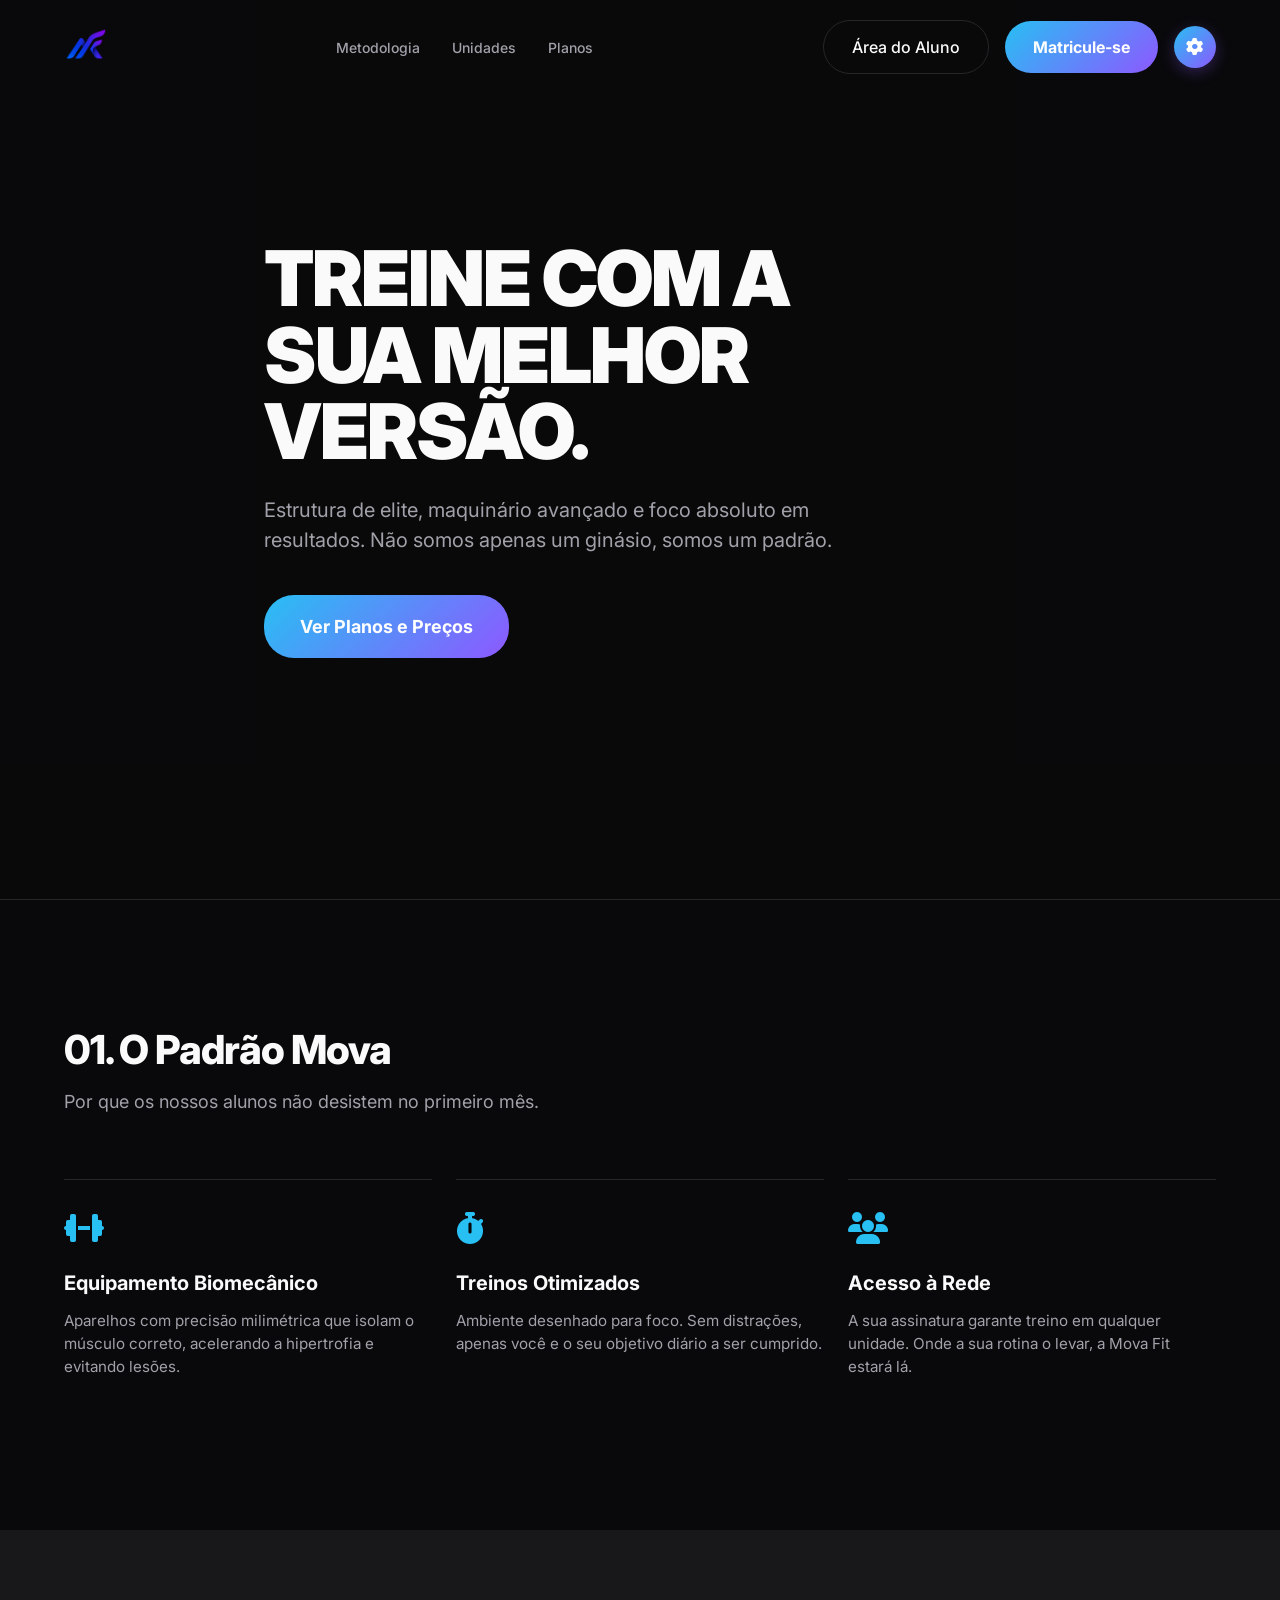
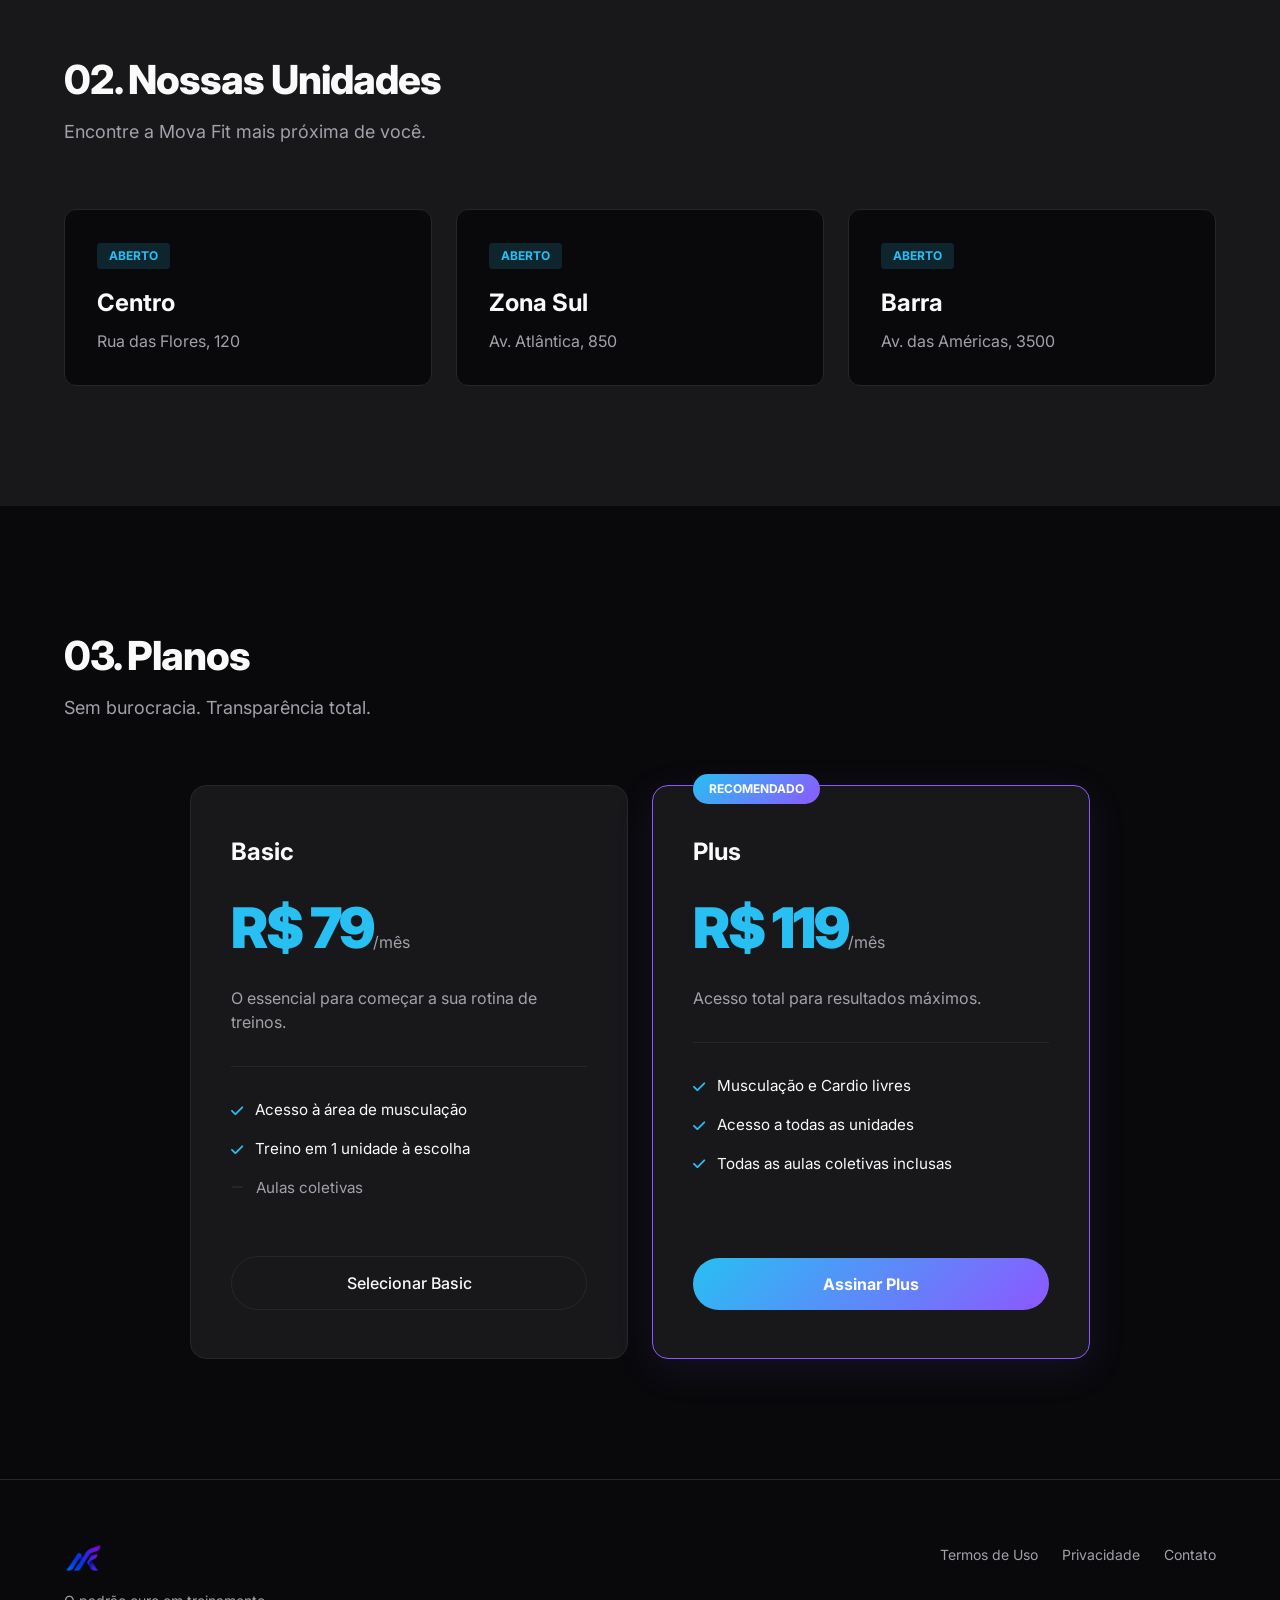
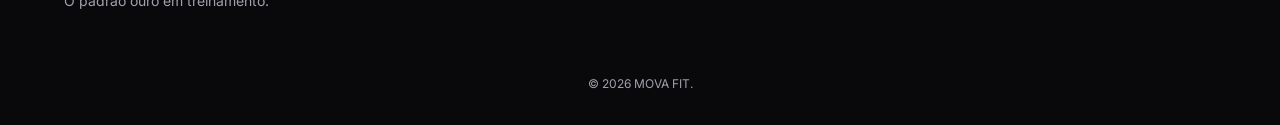
==== commit dd9c219b: "FINALIZADO" ====
--- a/index.html
+++ b/index.html
@@ -10,6 +10,7 @@
     <link rel="stylesheet" href="css/index.css">
 </head>
 <body>
+  
 
     <!-- NAVEGAÇÃO -->
     <header class="header" id="header">
@@ -26,7 +27,22 @@
 
             <div class="nav-actions">
                 <a href="login.html" class="btn-ghost">Área do Aluno</a>
-                <a href="cadastro_2.html" class="btn-primary">Matricule-se</a>
+                <a href="cadastro.html" class="btn-primary">Matricule-se</a>
+                <div class="acessibilidade-container">
+                <button id="btnAcess" class="btn-acess" aria-label="Acessibilidade">
+                    <i class="fa-solid fa-gear"></i>
+                </button>
+            <div id="menuAcess" class="menu-acess">
+                 <span>Acessibilidade</span>
+            <div class="acoes-acess">
+                <button id="btnAumentar" title="Aumentar Fonte">A+</button>
+                <button id="btnDiminuir" title="Diminuir Fonte">A-</button>
+                <button id="btnContraste" title="Alto Contraste"><i class="fa-solid fa-circle-half-stroke"></i></button>
+            </div>
+        </div>
+    </div>
+   
+</div>
             </div>
         </div>
     </header>
--- a/css/index.css
+++ b/css/index.css
@@ -226,4 +226,111 @@
     .nav-menu { display: none; }
     .hero-title { font-size: 3rem; }
     .footer-wrapper { flex-direction: column; gap: 32px; }
+}
+/* =========================================================
+   ACESSIBILIDADE - DESAFIO PLUS (PONTO EXTRA)
+========================================================= */
+.acessibilidade-container {
+    position: relative; /* Agora ele respeita o Flexbox do seu cabeçalho */
+    display: inline-block;
+    font-family: 'Inter', sans-serif;
+    z-index: 9999;
+}
+
+/* Usaremos esta classe APENAS nas páginas que não têm cabeçalho (Login, Cadastro e 404) */
+.acessibilidade-container.acess-fixed {
+    position: fixed;
+    top: 24px;
+    right: 24px;
+}
+
+.btn-acess {
+    background: linear-gradient(135deg, #28bff3, #8d58ff);
+    color: #fff;
+    border: none;
+    width: 42px; /* Tamanho ajustado para alinhar perfeitamente com os botões */
+    height: 42px;
+    border-radius: 50%;
+    font-size: 1.1rem;
+    cursor: pointer;
+    box-shadow: 0 4px 15px rgba(141, 88, 255, 0.3);
+    transition: transform 0.3s ease;
+    display: flex;
+    align-items: center;
+    justify-content: center;
+}
+
+.btn-acess:hover {
+    transform: rotate(90deg) scale(1.05);
+}
+
+.menu-acess {
+    position: absolute;
+    top: calc(100% + 12px);
+    right: 0;
+    background: #15151f;
+    border: 1px solid #30303d;
+    padding: 15px;
+    border-radius: 12px;
+    box-shadow: 0 10px 30px rgba(0,0,0,0.6);
+    display: none;
+    flex-direction: column;
+    gap: 12px;
+    min-width: 160px;
+    opacity: 0;
+    transform: translateY(-10px);
+    transition: opacity 0.2s, transform 0.2s;
+}
+
+.menu-acess.ativo {
+    display: flex;
+    opacity: 1;
+    transform: translateY(0);
+}
+
+.menu-acess span {
+    color: #a1a1aa;
+    font-size: 0.8rem;
+    font-weight: 700;
+    text-transform: uppercase;
+    text-align: center;
+    border-bottom: 1px solid #30303d;
+    padding-bottom: 8px;
+}
+
+.acoes-acess {
+    display: flex;
+    justify-content: space-between;
+    gap: 8px;
+}
+
+.acoes-acess button {
+    flex: 1;
+    background: #27272a;
+    color: #fff;
+    border: 1px solid #3f3f46;
+    border-radius: 6px;
+    padding: 8px 0;
+    font-size: 0.9rem;
+    font-weight: bold;
+    cursor: pointer;
+    transition: 0.2s;
+}
+
+.acoes-acess button:hover {
+    background: #8d58ff;
+    border-color: #8d58ff;
+}
+
+/* --- LÓGICA VISUAL DO PONTO EXTRA --- */
+html.fonte-aumentada { font-size: 112% !important; }
+html.fonte-reduzida { font-size: 88% !important; }
+
+html.alto-contraste {
+    filter: invert(1) hue-rotate(180deg) !important;
+    background-color: #111 !important; 
+}
+html.alto-contraste img, 
+html.alto-contraste video {
+    filter: invert(1) hue-rotate(180deg) !important;
 }
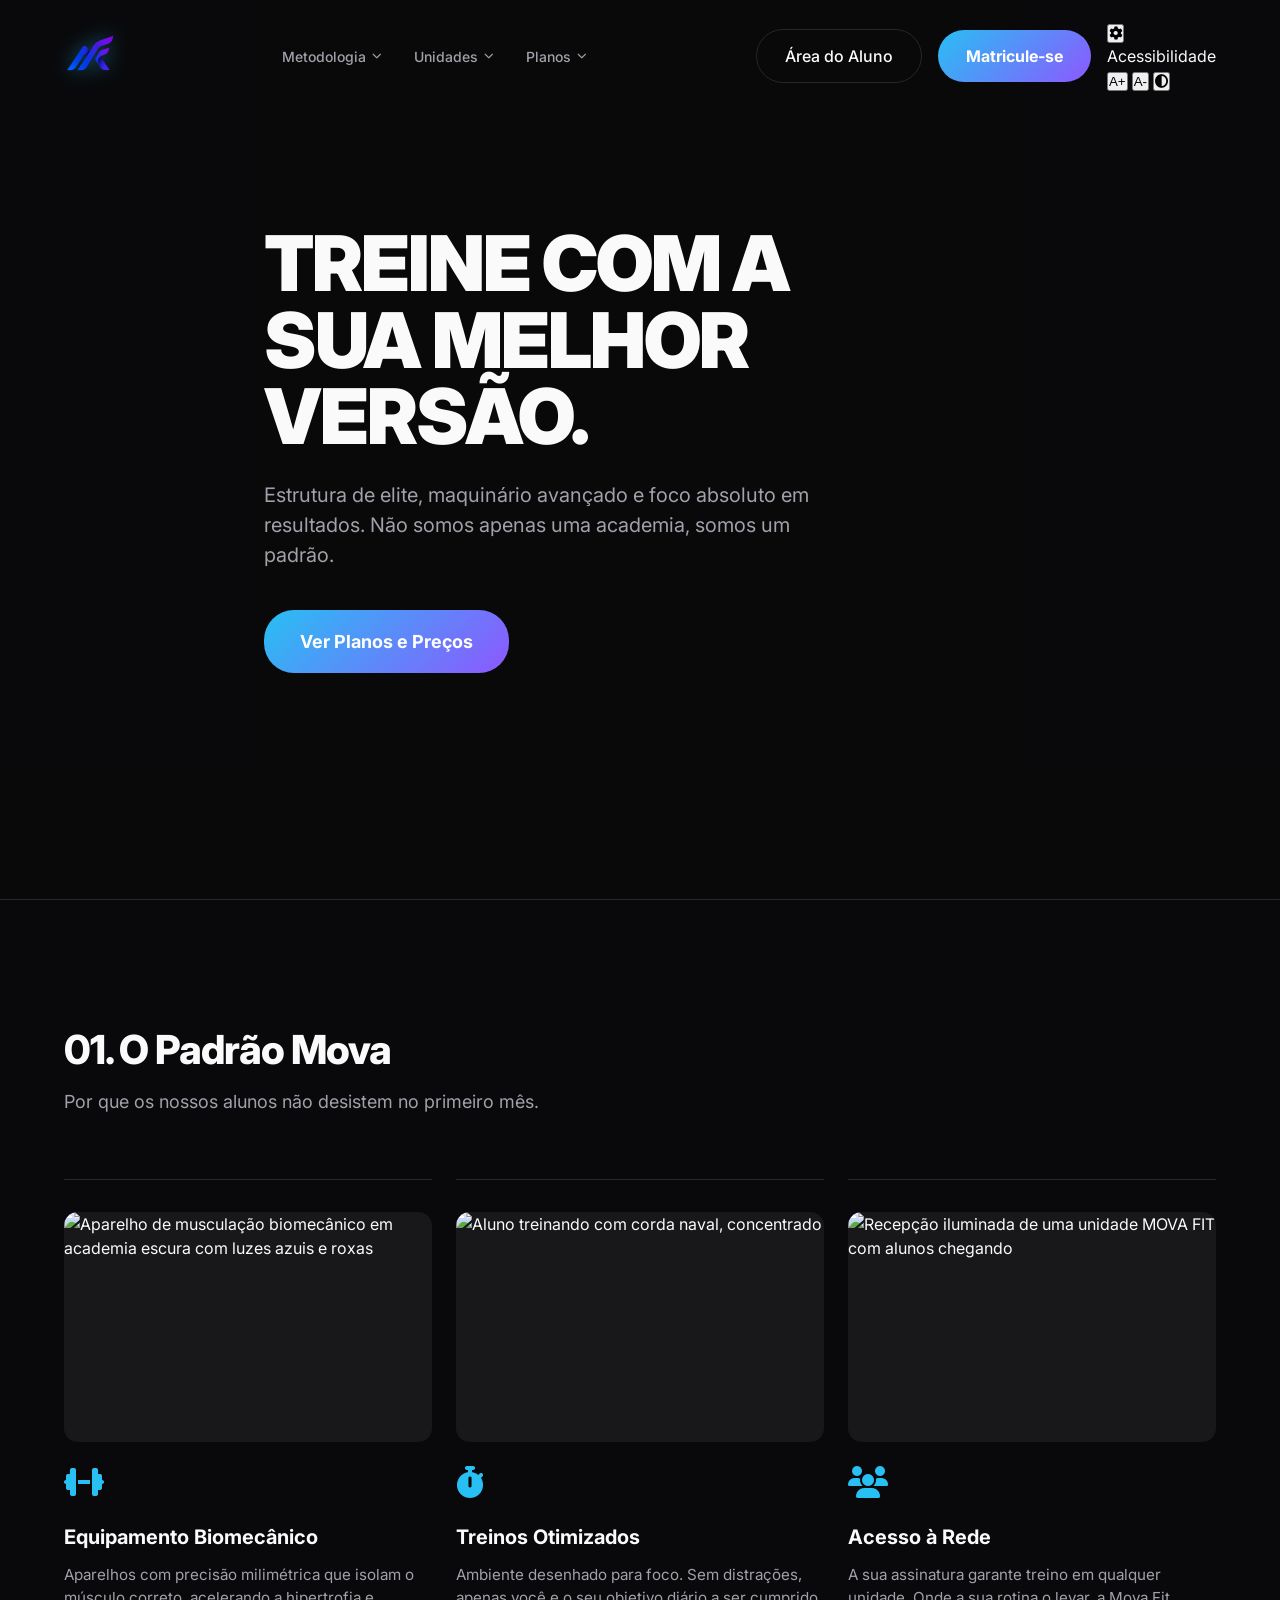
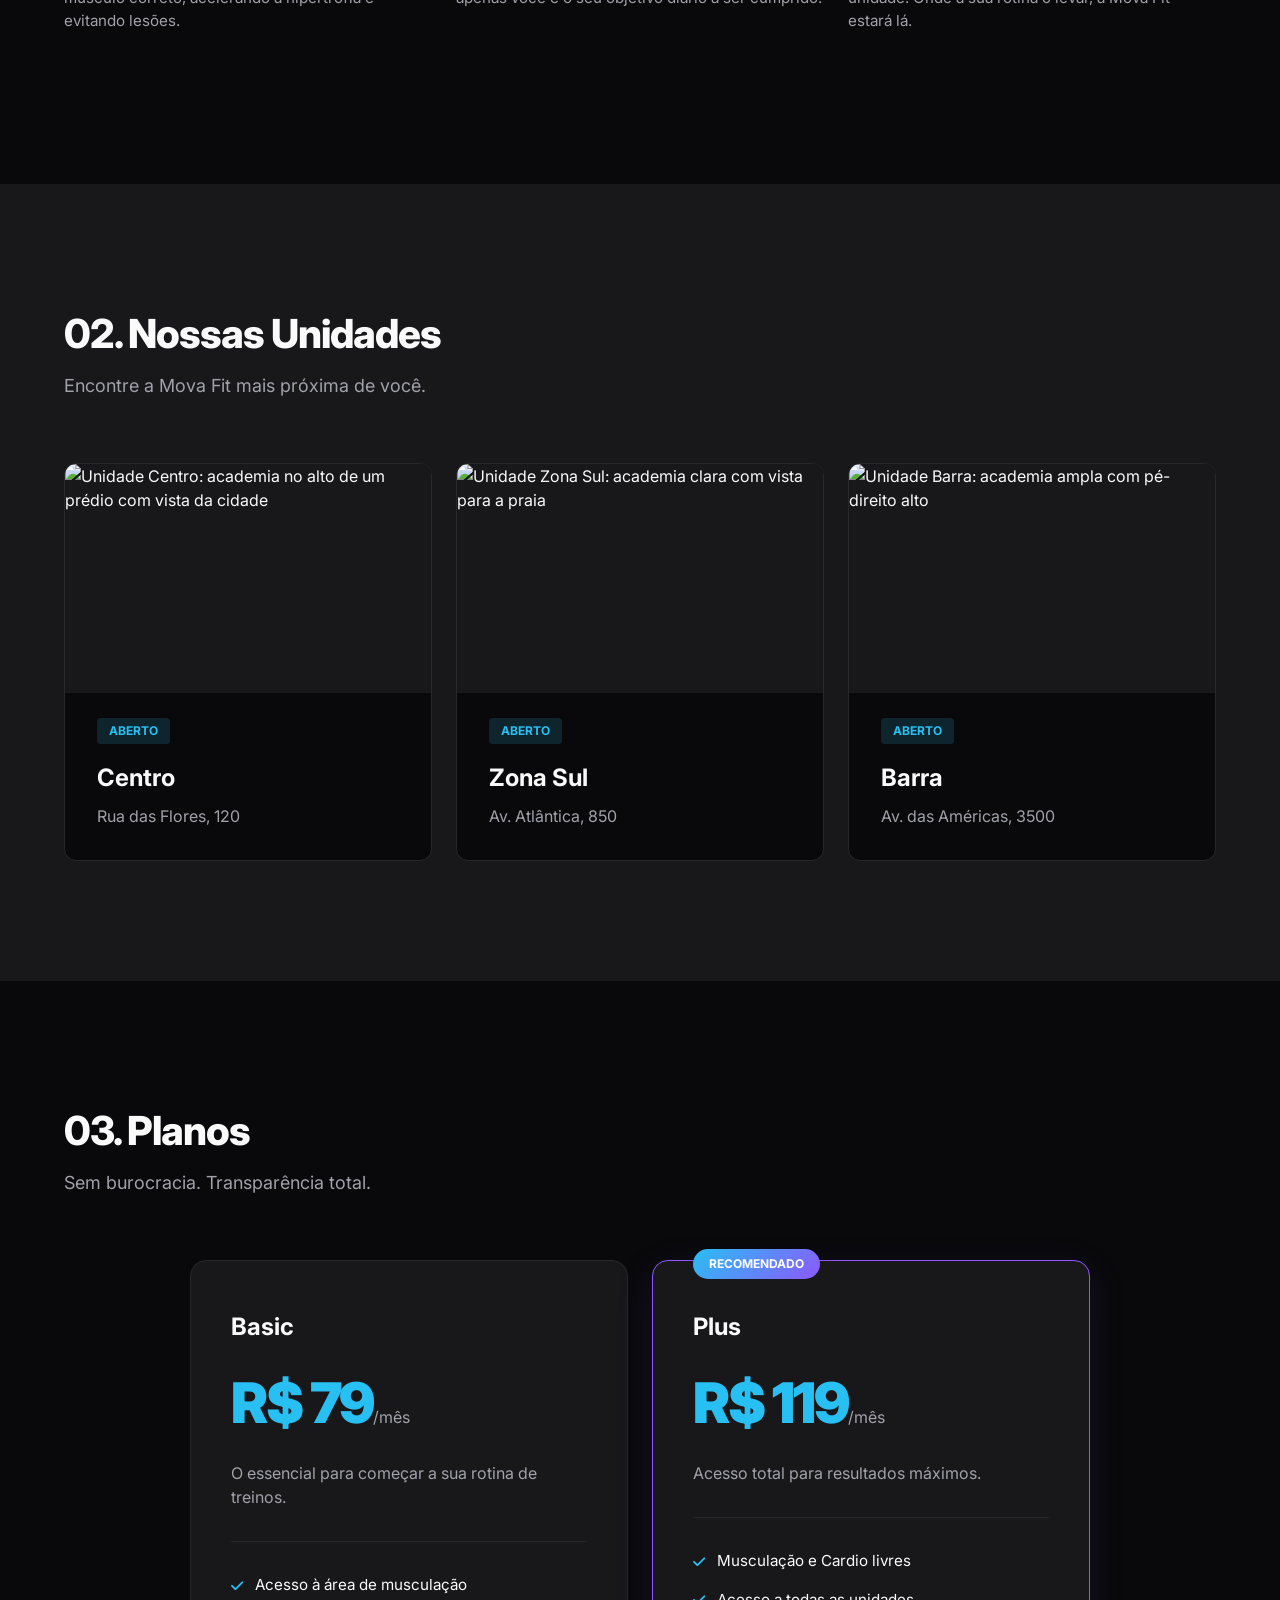
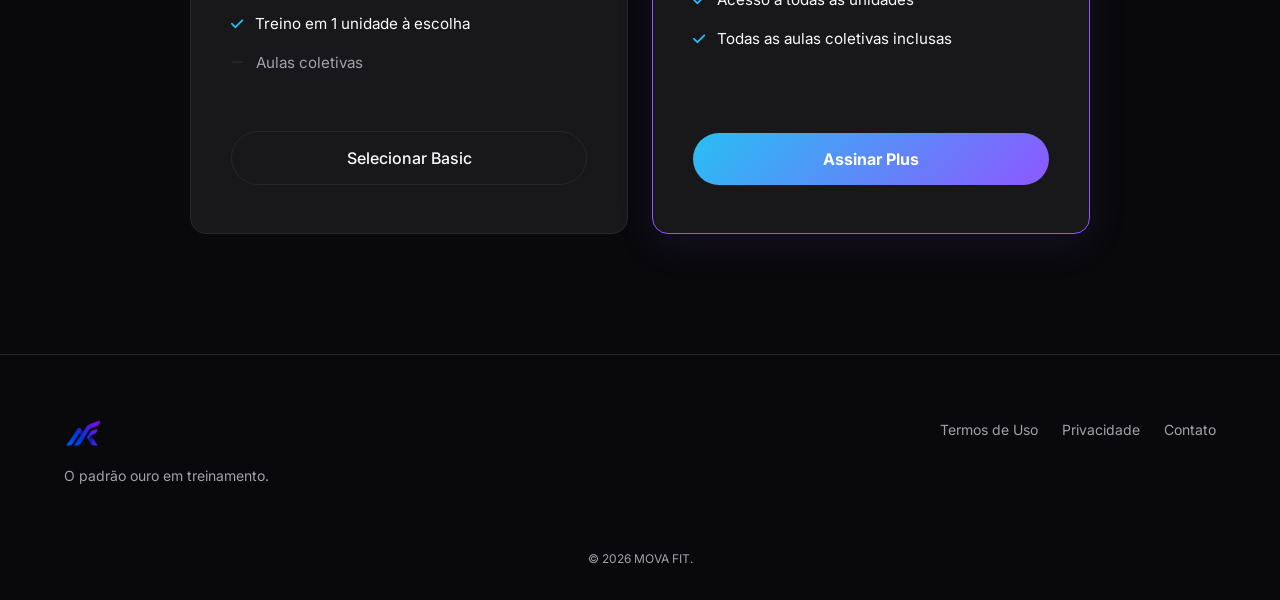
==== commit 328d4f71: "Melhora a pagina inicial: menu com submenus, celular e fotos Submenus por categoria, botao de menu n" ====
--- a/index.html
+++ b/index.html
@@ -4,65 +4,93 @@
     <meta charset="UTF-8">
     <meta name="viewport" content="width=device-width, initial-scale=1.0">
     <title>MOVA FIT | Alta Performance</title>
-    
+
     <link href="https://fonts.googleapis.com/css2?family=Inter:wght@400;500;700;900&display=swap" rel="stylesheet">
     <link rel="stylesheet" href="https://cdnjs.cloudflare.com/ajax/libs/font-awesome/6.5.2/css/all.min.css">
     <link rel="stylesheet" href="css/index.css">
+    <link rel="stylesheet" href="css/acessibilidade.css">
 </head>
 <body>
-  
-
-    <!-- NAVEGAÇÃO -->
+
+    <!-- Navegação -->
+
     <header class="header" id="header">
         <div class="container navbar">
             <a href="#hero" class="logo">
                 <img src="assets/imagens/logo-movafit.png" alt="MOVA FIT" class="logo-img">
             </a>
 
-            <nav class="nav-menu">
-                <a href="#sobre" class="nav-link">Metodologia</a>
-                <a href="#unidades" class="nav-link">Unidades</a>
-                <a href="#planos" class="nav-link">Planos</a>
+            <!-- Menu com submenus por categoria -->
+
+            <nav class="nav-menu" id="navMenu" aria-label="Menu principal">
+                <div class="nav-item">
+                    <a href="#sobre" class="nav-link">Metodologia <i class="fa-solid fa-chevron-down nav-seta"></i></a>
+                    <div class="submenu">
+                        <a href="#metodo-equipamento">Equipamento Biomecânico</a>
+                        <a href="#metodo-treinos">Treinos Otimizados</a>
+                        <a href="#metodo-rede">Acesso à Rede</a>
+                    </div>
+                </div>
+                <div class="nav-item">
+                    <a href="#unidades" class="nav-link">Unidades <i class="fa-solid fa-chevron-down nav-seta"></i></a>
+                    <div class="submenu">
+                        <a href="#unidade-centro">Centro</a>
+                        <a href="#unidade-zona-sul">Zona Sul</a>
+                        <a href="#unidade-barra">Barra</a>
+                    </div>
+                </div>
+                <div class="nav-item">
+                    <a href="#planos" class="nav-link">Planos <i class="fa-solid fa-chevron-down nav-seta"></i></a>
+                    <div class="submenu">
+                        <a href="#plano-basic">Basic · R$ 79</a>
+                        <a href="#plano-plus">Plus · R$ 119</a>
+                    </div>
+                </div>
+                <a href="login.html" class="nav-link so-celular"><i class="fa-solid fa-circle-user"></i> Área do Aluno</a>
             </nav>
 
             <div class="nav-actions">
                 <a href="login.html" class="btn-ghost">Área do Aluno</a>
                 <a href="cadastro.html" class="btn-primary">Matricule-se</a>
                 <div class="acessibilidade-container">
-                <button id="btnAcess" class="btn-acess" aria-label="Acessibilidade">
-                    <i class="fa-solid fa-gear"></i>
+                    <button id="btnAcess" class="btn-acess" aria-label="Acessibilidade">
+                        <i class="fa-solid fa-gear"></i>
+                    </button>
+                    <div id="menuAcess" class="menu-acess">
+                        <span>Acessibilidade</span>
+                        <div class="acoes-acess">
+                            <button id="btnAumentar" title="Aumentar Fonte">A+</button>
+                            <button id="btnDiminuir" title="Diminuir Fonte">A-</button>
+                            <button id="btnContraste" title="Tema claro / escuro" aria-label="Alternar tema claro e escuro"><i class="fa-solid fa-circle-half-stroke"></i></button>
+                        </div>
+                    </div>
+                </div>
+
+                <!-- Botão do menu no celular -->
+
+                <button id="btnMenu" class="btn-menu" type="button" aria-label="Abrir menu" aria-expanded="false" aria-controls="navMenu">
+                    <i class="fa-solid fa-bars"></i>
                 </button>
-            <div id="menuAcess" class="menu-acess">
-                 <span>Acessibilidade</span>
-            <div class="acoes-acess">
-                <button id="btnAumentar" title="Aumentar Fonte">A+</button>
-                <button id="btnDiminuir" title="Diminuir Fonte">A-</button>
-                <button id="btnContraste" title="Alto Contraste"><i class="fa-solid fa-circle-half-stroke"></i></button>
-            </div>
-        </div>
-    </div>
-   
-</div>
             </div>
         </div>
     </header>
 
     <main>
-        <!-- TELA INICIAL (HERO) -->
         <section class="hero" id="hero">
-            <video autoplay muted loop playsinline class="hero-video">
+            <video autoplay muted loop playsinline preload="auto" poster="assets/imagens/capa-video.jpg" class="hero-video" id="heroVideo">
                 <source src="assets/videos/video.mp4" type="video/mp4">
             </video>
             <div class="hero-overlay"></div>
 
             <div class="container hero-content">
                 <h1 class="hero-title">TREINE COM A<br>SUA MELHOR VERSÃO.</h1>
-                <p class="hero-subtitle">Estrutura de elite, maquinário avançado e foco absoluto em resultados. Não somos apenas um ginásio, somos um padrão.</p>
+                <p class="hero-subtitle">Estrutura de elite, maquinário avançado e foco absoluto em resultados. Não somos apenas uma academia, somos um padrão.</p>
                 <a href="#planos" class="btn-primary btn-large">Ver Planos e Preços</a>
             </div>
         </section>
 
-        <!-- SOBRE A METODOLOGIA -->
+        <!-- Sobre a metodologia -->
+
         <section class="section" id="sobre">
             <div class="container">
                 <div class="section-header">
@@ -71,17 +99,20 @@
                 </div>
 
                 <div class="grid-3">
-                    <div class="feature-card">
+                    <div class="feature-card" id="metodo-equipamento">
+                        <img class="card-foto" src="assets/imagens/padrao-equipamento.jpg" alt="Aparelho de musculação biomecânico em academia escura com luzes azuis e roxas" loading="lazy">
                         <i class="fa-solid fa-dumbbell feature-icon"></i>
                         <h3>Equipamento Biomecânico</h3>
                         <p>Aparelhos com precisão milimétrica que isolam o músculo correto, acelerando a hipertrofia e evitando lesões.</p>
                     </div>
-                    <div class="feature-card">
+                    <div class="feature-card" id="metodo-treinos">
+                        <img class="card-foto" src="assets/imagens/padrao-treinos.jpg" alt="Aluno treinando com corda naval, concentrado" loading="lazy">
                         <i class="fa-solid fa-stopwatch feature-icon"></i>
                         <h3>Treinos Otimizados</h3>
                         <p>Ambiente desenhado para foco. Sem distrações, apenas você e o seu objetivo diário a ser cumprido.</p>
                     </div>
-                    <div class="feature-card">
+                    <div class="feature-card" id="metodo-rede">
+                        <img class="card-foto" src="assets/imagens/padrao-rede.jpg" alt="Recepção iluminada de uma unidade MOVA FIT com alunos chegando" loading="lazy">
                         <i class="fa-solid fa-users feature-icon"></i>
                         <h3>Acesso à Rede</h3>
                         <p>A sua assinatura garante treino em qualquer unidade. Onde a sua rotina o levar, a Mova Fit estará lá.</p>
@@ -90,7 +121,8 @@
             </div>
         </section>
 
-        <!-- UNIDADES -->
+        <!-- Unidades -->
+
         <section class="section bg-surface" id="unidades">
             <div class="container">
                 <div class="section-header">
@@ -99,17 +131,20 @@
                 </div>
 
                 <div class="grid-3">
-                    <div class="location-card">
+                    <div class="location-card" id="unidade-centro">
+                        <img class="card-foto" src="assets/imagens/unidade-centro.jpg" alt="Unidade Centro: academia no alto de um prédio com vista da cidade" loading="lazy">
                         <span class="status-badge">Aberto</span>
                         <h3>Centro</h3>
                         <p>Rua das Flores, 120</p>
                     </div>
-                    <div class="location-card">
+                    <div class="location-card" id="unidade-zona-sul">
+                        <img class="card-foto" src="assets/imagens/unidade-zona-sul.jpg" alt="Unidade Zona Sul: academia clara com vista para a praia" loading="lazy">
                         <span class="status-badge">Aberto</span>
                         <h3>Zona Sul</h3>
                         <p>Av. Atlântica, 850</p>
                     </div>
-                    <div class="location-card">
+                    <div class="location-card" id="unidade-barra">
+                        <img class="card-foto" src="assets/imagens/unidade-barra.jpg" alt="Unidade Barra: academia ampla com pé-direito alto" loading="lazy">
                         <span class="status-badge">Aberto</span>
                         <h3>Barra</h3>
                         <p>Av. das Américas, 3500</p>
@@ -118,7 +153,8 @@
             </div>
         </section>
 
-        <!-- PLANOS -->
+        <!-- Planos -->
+
         <section class="section" id="planos">
             <div class="container">
                 <div class="section-header">
@@ -128,7 +164,8 @@
 
                 <div class="grid-2 plans-container">
                     <!-- Plano Basic -->
-                    <div class="plan-card">
+
+                    <div class="plan-card" id="plano-basic">
                         <h3 class="plan-name">Basic</h3>
                         <div class="plan-price">R$ 79<span>/mês</span></div>
                         <p class="plan-desc">O essencial para começar a sua rotina de treinos.</p>
@@ -137,11 +174,12 @@
                             <li><i class="fa-solid fa-check"></i> Treino em 1 unidade à escolha</li>
                             <li class="disabled"><i class="fa-solid fa-minus"></i> Aulas coletivas</li>
                         </ul>
-                        <a href="cadastro_2.html" class="btn-ghost w-100">Selecionar Basic</a>
+                        <a href="cadastro.html?plano=basic" class="btn-ghost w-100">Selecionar Basic</a>
                     </div>
 
                     <!-- Plano Plus -->
-                    <div class="plan-card highlighted">
+
+                    <div class="plan-card highlighted" id="plano-plus">
                         <span class="recommend-badge">Recomendado</span>
                         <h3 class="plan-name">Plus</h3>
                         <div class="plan-price">R$ 119<span>/mês</span></div>
@@ -151,14 +189,15 @@
                             <li><i class="fa-solid fa-check"></i> Acesso a todas as unidades</li>
                             <li><i class="fa-solid fa-check"></i> Todas as aulas coletivas inclusas</li>
                         </ul>
-                        <a href="cadastro_2.html" class="btn-primary w-100">Assinar Plus</a>
+                        <a href="cadastro.html?plano=plus" class="btn-primary w-100">Assinar Plus</a>
                     </div>
                 </div>
             </div>
         </section>
     </main>
 
-    <!-- RODAPÉ -->
+    <!-- Rodapé -->
+
     <footer class="footer">
         <div class="container footer-wrapper">
             <div class="footer-info">
@@ -176,6 +215,7 @@
         </div>
     </footer>
 
+    <script src="js/acessibilidade.js"></script>
     <script src="js/index.js"></script>
 </body>
-</html>+</html>
--- a/css/index.css
+++ b/css/index.css
@@ -1,25 +1,21 @@
-/* =========================================================
-   1. VARIÁVEIS DE COR E ESTILO (IDENTIDADE MOVA FIT)
-========================================================= */
+/* Variáveis de cor e estilo (identidade MOVA FIT) */
 :root {
     --bg-main: #09090b;       
     --bg-surface: #18181b;    
+
     
-    /* CORES OFICIAIS MOVA FIT */
     --azul-mova: #28bff3;
     --roxo-mova: #8d58ff;
     --gradiente-mova: linear-gradient(135deg, #28bff3, #8d58ff);
-    
+
     --text-primary: #fafafa;  
     --text-secondary: #a1a1aa;
     --border-color: #27272a;  
-    
+
     --font-main: 'Inter', sans-serif;
 }
 
-/* =========================================================
-   2. RESET
-========================================================= */
+/* Reset */
 * {
     margin: 0;
     padding: 0;
@@ -44,9 +40,7 @@
 .grid-3 { display: grid; grid-template-columns: repeat(3, 1fr); gap: 24px; }
 .grid-2 { display: grid; grid-template-columns: repeat(2, 1fr); gap: 24px; }
 
-/* =========================================================
-   3. BOTÕES
-========================================================= */
+/* Botões */
 .btn-primary {
     display: inline-block;
     background: var(--gradiente-mova);
@@ -85,9 +79,7 @@
 
 .btn-large { font-size: 1.125rem; padding: 18px 36px; }
 
-/* =========================================================
-   4. CABEÇALHO (HEADER)
-========================================================= */
+/* Cabeçalho (header) */
 .header {
     position: fixed;
     top: 0;
@@ -107,17 +99,64 @@
 
 .navbar { display: flex; justify-content: space-between; align-items: center; }
 
-/* A LOGO ESTÁ AQUI */
-.logo-img { height: 32px; }
+.logo-img { height: 38px; filter: drop-shadow(0 0 10px rgba(40, 191, 243, 0.45)); }
 
 .nav-menu { display: flex; gap: 32px; }
-.nav-link { color: var(--text-secondary); text-decoration: none; font-size: 0.875rem; font-weight: 500; transition: color 0.2s; }
+.nav-link { color: var(--text-secondary); text-decoration: none; font-size: 0.875rem; font-weight: 500; transition: color 0.2s; display: inline-flex; align-items: center; gap: 6px; padding: 10px 0; }
 .nav-link:hover { color: var(--text-primary); }
+
+.nav-item { position: relative; }
+.nav-seta { font-size: 0.6rem; transition: transform 0.2s; }
+.submenu {
+    position: absolute;
+    top: 100%;
+    left: -16px;
+    min-width: 220px;
+    padding: 8px;
+    background: rgba(18, 18, 22, 0.97);
+    border: 1px solid var(--border-color);
+    border-radius: 12px;
+    box-shadow: 0 16px 40px rgba(0, 0, 0, 0.5);
+    display: flex;
+    flex-direction: column;
+    opacity: 0;
+    visibility: hidden;
+    transform: translateY(6px);
+    transition: opacity 0.2s, transform 0.2s, visibility 0.2s;
+}
+.submenu a {
+    color: var(--text-secondary);
+    text-decoration: none;
+    font-size: 0.875rem;
+    padding: 10px 12px;
+    border-radius: 8px;
+    transition: background 0.2s, color 0.2s;
+}
+.submenu a:hover, .submenu a:focus-visible { background: rgba(141, 88, 255, 0.15); color: var(--text-primary); }
+.nav-item:hover .submenu, .nav-item:focus-within .submenu { opacity: 1; visibility: visible; transform: translateY(0); }
+.nav-item:hover .nav-seta, .nav-item:focus-within .nav-seta { transform: rotate(180deg); }
+
+/* Botão do menu no celular */
+.btn-menu {
+    display: none;
+    width: 40px;
+    height: 40px;
+    border-radius: 10px;
+    border: 1px solid var(--border-color);
+    background: rgba(9, 9, 11, 0.6);
+    color: var(--text-primary);
+    font-size: 1.1rem;
+    cursor: pointer;
+    align-items: center;
+    justify-content: center;
+}
+
+.so-celular { display: none; }
+
+section[id], .feature-card[id], .location-card[id], .plan-card[id] { scroll-margin-top: 100px; }
 .nav-actions { display: flex; gap: 16px; align-items: center; }
 
-/* =========================================================
-   5. TELA INICIAL (HERO)
-========================================================= */
+/* Tela inicial (hero) */
 .hero {
     height: 100vh;
     display: flex;
@@ -133,25 +172,19 @@
 .hero-title { font-size: clamp(3rem, 6vw, 5rem); font-weight: 900; line-height: 1; letter-spacing: -2px; margin-bottom: 24px; }
 .hero-subtitle { font-size: 1.25rem; color: var(--text-secondary); margin-bottom: 40px; max-width: 600px; }
 
-/* =========================================================
-   6. TÍTULOS DE SEÇÃO
-========================================================= */
+/* Títulos de seção */
 .section-header { margin-bottom: 64px; }
 .section-header h2 { font-size: 2.5rem; font-weight: 800; letter-spacing: -1px; margin-bottom: 8px; }
 .section-header p { font-size: 1.125rem; color: var(--text-secondary); }
 
-/* =========================================================
-   7. CARTÕES DE RECURSOS (METODOLOGIA)
-========================================================= */
+/* Cartões de recursos (metodologia) */
 .feature-card { padding: 32px 0; border-top: 1px solid var(--border-color); transition: border-color 0.3s; }
 .feature-card:hover { border-color: var(--roxo-mova); }
 .feature-icon { font-size: 2rem; color: var(--azul-mova); margin-bottom: 24px; }
 .feature-card h3 { font-size: 1.25rem; font-weight: 700; margin-bottom: 12px; }
 .feature-card p { color: var(--text-secondary); font-size: 0.95rem; }
 
-/* =========================================================
-   8. CARTÕES DE UNIDADES
-========================================================= */
+/* Cartões de unidades */
 .location-card {
     background-color: var(--bg-main);
     border: 1px solid var(--border-color);
@@ -174,9 +207,7 @@
 .location-card h3 { font-size: 1.5rem; font-weight: 700; margin-bottom: 8px; }
 .location-card p { color: var(--text-secondary); }
 
-/* =========================================================
-   9. CARTÕES DE PLANOS (PRICING)
-========================================================= */
+/* Cartões de planos (pricing) */
 .plans-container { max-width: 900px; margin: 0 auto; }
 .plan-card {
     background-color: var(--bg-surface);
@@ -206,9 +237,7 @@
 .plan-features li.disabled { color: var(--text-secondary); }
 .plan-features li.disabled i { color: var(--border-color); }
 
-/* =========================================================
-   10. RODAPÉ (FOOTER)
-========================================================= */
+/* Rodapé (footer) */
 .footer { border-top: 1px solid var(--border-color); padding: 64px 0 32px; }
 .footer-wrapper { display: flex; justify-content: space-between; align-items: flex-start; margin-bottom: 64px; }
 .footer-logo { height: 28px; margin-bottom: 12px; }
@@ -218,119 +247,97 @@
 .footer-links a:hover { color: var(--azul-mova); }
 .footer-copyright { color: var(--text-secondary); font-size: 0.75rem; text-align: center; }
 
-/* =========================================================
-   11. MEDIA QUERIES
-========================================================= */
+/* Media queries */
 @media (max-width: 900px) {
     .grid-3, .grid-2 { grid-template-columns: 1fr; }
-    .nav-menu { display: none; }
+    /* Menu vira um painel que abre pelo botão ☰ */
+    .btn-menu { display: inline-flex; }
+    .nav-menu {
+        display: none;
+        position: absolute;
+        top: 100%;
+        left: 16px;
+        right: 16px;
+        flex-direction: column;
+        gap: 4px;
+        padding: 12px;
+        max-height: calc(100vh - 100px);
+        overflow-y: auto;
+        background: rgba(18, 18, 22, 0.98);
+        border: 1px solid var(--border-color);
+        border-radius: 14px;
+        box-shadow: 0 20px 50px rgba(0, 0, 0, 0.6);
+    }
+    .nav-menu.aberto { display: flex; }
+    .nav-link { color: var(--text-primary); font-size: 1rem; font-weight: 700; padding: 10px 12px; }
+    .nav-seta { display: none; }
+    .submenu {
+        position: static;
+        opacity: 1;
+        visibility: visible;
+        transform: none;
+        background: transparent;
+        border: none;
+        box-shadow: none;
+        padding: 0 0 8px 12px;
+        min-width: 0;
+    }
+    .navbar { position: relative; }
     .hero-title { font-size: 3rem; }
     .footer-wrapper { flex-direction: column; gap: 32px; }
 }
-/* =========================================================
-   ACESSIBILIDADE - DESAFIO PLUS (PONTO EXTRA)
-========================================================= */
-.acessibilidade-container {
-    position: relative; /* Agora ele respeita o Flexbox do seu cabeçalho */
-    display: inline-block;
-    font-family: 'Inter', sans-serif;
-    z-index: 9999;
-}
-
-/* Usaremos esta classe APENAS nas páginas que não têm cabeçalho (Login, Cadastro e 404) */
-.acessibilidade-container.acess-fixed {
-    position: fixed;
-    top: 24px;
-    right: 24px;
-}
-
-.btn-acess {
-    background: linear-gradient(135deg, #28bff3, #8d58ff);
-    color: #fff;
-    border: none;
-    width: 42px; /* Tamanho ajustado para alinhar perfeitamente com os botões */
-    height: 42px;
-    border-radius: 50%;
-    font-size: 1.1rem;
-    cursor: pointer;
-    box-shadow: 0 4px 15px rgba(141, 88, 255, 0.3);
-    transition: transform 0.3s ease;
-    display: flex;
-    align-items: center;
-    justify-content: center;
-}
-
-.btn-acess:hover {
-    transform: rotate(90deg) scale(1.05);
-}
-
-.menu-acess {
-    position: absolute;
-    top: calc(100% + 12px);
-    right: 0;
-    background: #15151f;
-    border: 1px solid #30303d;
-    padding: 15px;
-    border-radius: 12px;
-    box-shadow: 0 10px 30px rgba(0,0,0,0.6);
-    display: none;
-    flex-direction: column;
-    gap: 12px;
-    min-width: 160px;
-    opacity: 0;
-    transform: translateY(-10px);
-    transition: opacity 0.2s, transform 0.2s;
-}
-
-.menu-acess.ativo {
-    display: flex;
-    opacity: 1;
-    transform: translateY(0);
-}
-
-.menu-acess span {
-    color: #a1a1aa;
-    font-size: 0.8rem;
-    font-weight: 700;
-    text-transform: uppercase;
-    text-align: center;
-    border-bottom: 1px solid #30303d;
-    padding-bottom: 8px;
-}
-
-.acoes-acess {
-    display: flex;
-    justify-content: space-between;
-    gap: 8px;
-}
-
-.acoes-acess button {
-    flex: 1;
-    background: #27272a;
-    color: #fff;
-    border: 1px solid #3f3f46;
-    border-radius: 6px;
-    padding: 8px 0;
-    font-size: 0.9rem;
-    font-weight: bold;
-    cursor: pointer;
-    transition: 0.2s;
-}
-
-.acoes-acess button:hover {
-    background: #8d58ff;
-    border-color: #8d58ff;
-}
-
-/* --- LÓGICA VISUAL DO PONTO EXTRA --- */
-html.fonte-aumentada { font-size: 112% !important; }
-html.fonte-reduzida { font-size: 88% !important; }
-
-html.alto-contraste {
-    filter: invert(1) hue-rotate(180deg) !important;
-    background-color: #111 !important; 
-}
-html.alto-contraste img, 
-html.alto-contraste video {
-    filter: invert(1) hue-rotate(180deg) !important;
-}+
+@media (max-width: 600px) {
+    .container { padding: 0 16px; }
+
+    .hero-overlay { background: linear-gradient(180deg, rgba(9, 9, 11, 0.35) 0%, rgba(9, 9, 11, 0.55) 55%, rgba(9, 9, 11, 0.8) 100%); }
+    .nav-actions { gap: 8px; }
+    .nav-actions .btn-ghost { display: none; }
+    .nav-menu .so-celular { display: inline-flex; border-top: 1px solid var(--border-color); margin-top: 4px; padding-top: 14px; }
+    .nav-actions .btn-primary { padding: 9px 14px; font-size: 0.8rem; white-space: nowrap; }
+    .nav-actions .btn-acess { width: 36px; height: 36px; font-size: 0.95rem; }
+    .logo-img { height: 30px; }
+    .hero-title { font-size: 2.4rem; letter-spacing: -1px; }
+    .hero-subtitle { font-size: 1.05rem; }
+    .section { padding: 72px 0; }
+    .section-header { margin-bottom: 40px; }
+    .section-header h2 { font-size: 2rem; }
+    .plan-card { padding: 40px 24px; }
+    .recommend-badge { left: 24px; }
+    .footer-links { flex-wrap: wrap; gap: 16px; }
+}
+@media (max-width: 360px) {
+    .nav-actions .btn-primary { padding: 8px 10px; font-size: 0.75rem; }
+}
+
+/* Tema claro */
+html.tema-claro {
+    --bg-main: #f6f6f9;
+    --bg-surface: #ffffff;
+    --text-primary: #1c1c25;
+    --text-secondary: #5c5c68;
+    --border-color: #e3e3ea;
+}
+html.tema-claro .hero { color: #fafafa; }
+html.tema-claro .hero-subtitle { color: #d4d4d8; }
+html.tema-claro .header.scrolled { background-color: rgba(255, 255, 255, 0.94); }
+html.tema-claro .submenu { background: #ffffff; box-shadow: 0 16px 40px rgba(30, 25, 70, 0.15); }
+html.tema-claro .submenu a:hover, html.tema-claro .submenu a:focus-visible { color: #1c1c25; }
+html.tema-claro .btn-menu { background: rgba(255, 255, 255, 0.85); }
+html.tema-claro .location-card { background: #ffffff; }
+html.tema-claro .plan-card.highlighted { box-shadow: 0 10px 40px rgba(141, 88, 255, 0.18); }
+
+@media (min-width: 901px) {
+    html.tema-claro .header:not(.scrolled) .nav-link,
+    html.tema-claro .header:not(.scrolled) .btn-ghost { color: #fafafa; border-color: rgba(255, 255, 255, 0.35); }
+}
+@media (max-width: 900px) {
+    html.tema-claro .nav-menu { background: rgba(255, 255, 255, 0.98); box-shadow: 0 20px 50px rgba(30, 25, 70, 0.18); }
+    html.tema-claro .header:not(.scrolled) .nav-actions .btn-ghost { color: #fafafa; border-color: rgba(255, 255, 255, 0.35); }
+}
+/* Fotos dos cartões */
+.card-foto { display: block; width: 100%; aspect-ratio: 16 / 10; object-fit: cover; border-radius: 14px; margin-bottom: 24px; background: var(--bg-surface); }
+.feature-card .card-foto { transition: transform 0.4s ease; }
+.feature-card:hover .card-foto { transform: scale(1.02); }
+.location-card { overflow: hidden; }
+.location-card .card-foto { width: calc(100% + 64px); margin: -32px -32px 24px; border-radius: 0; }
